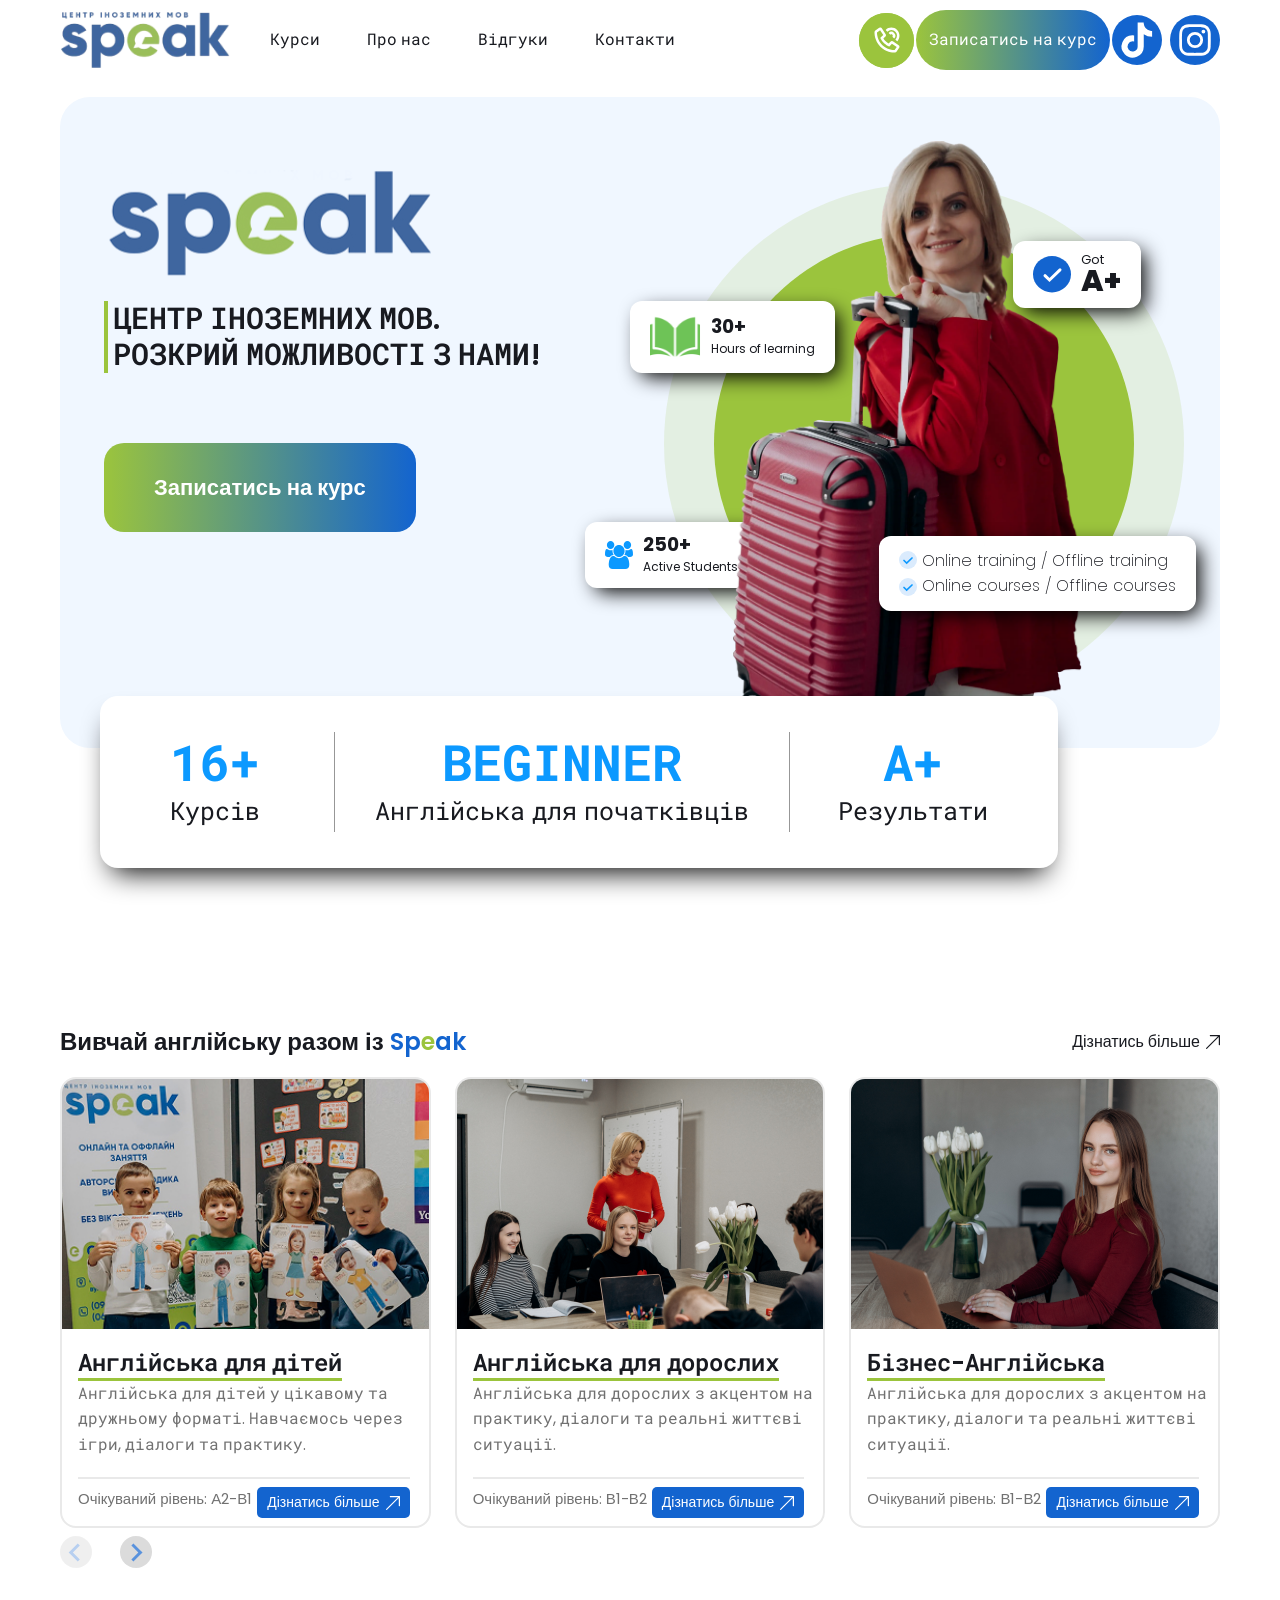
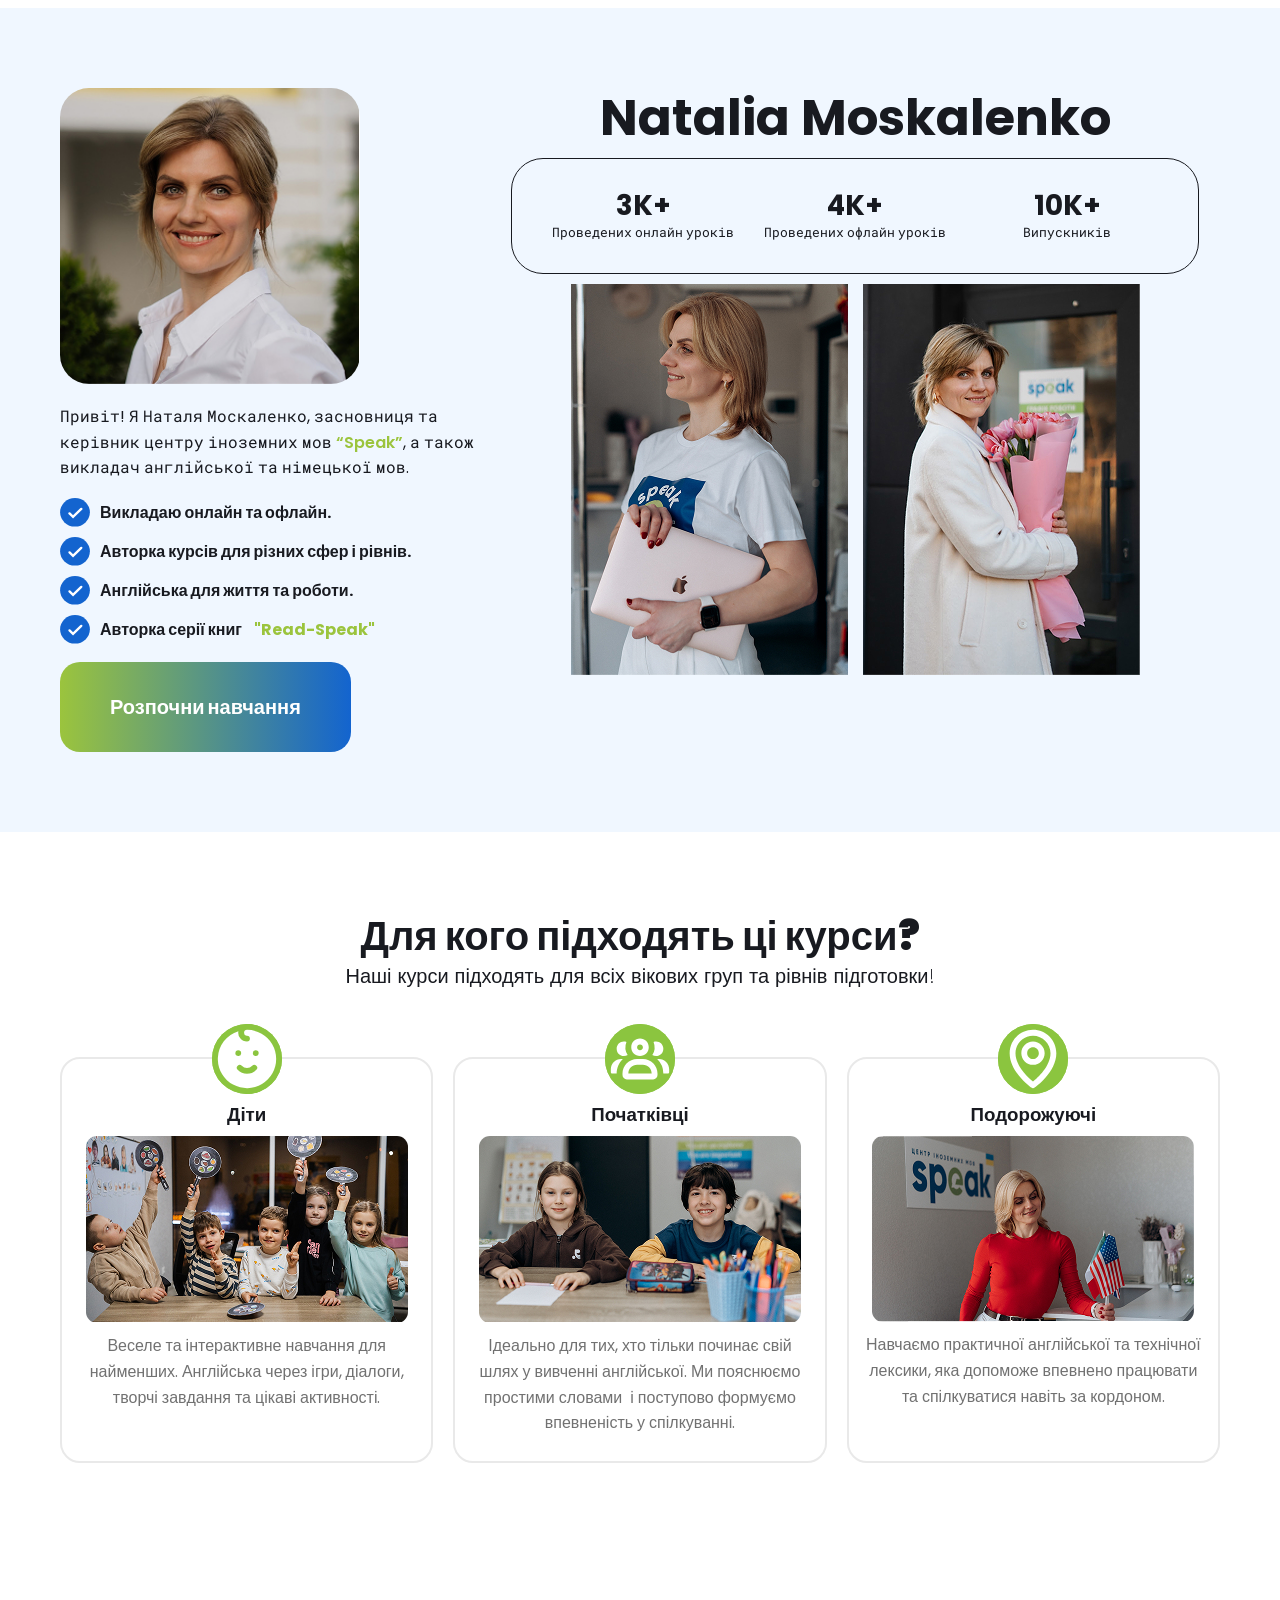
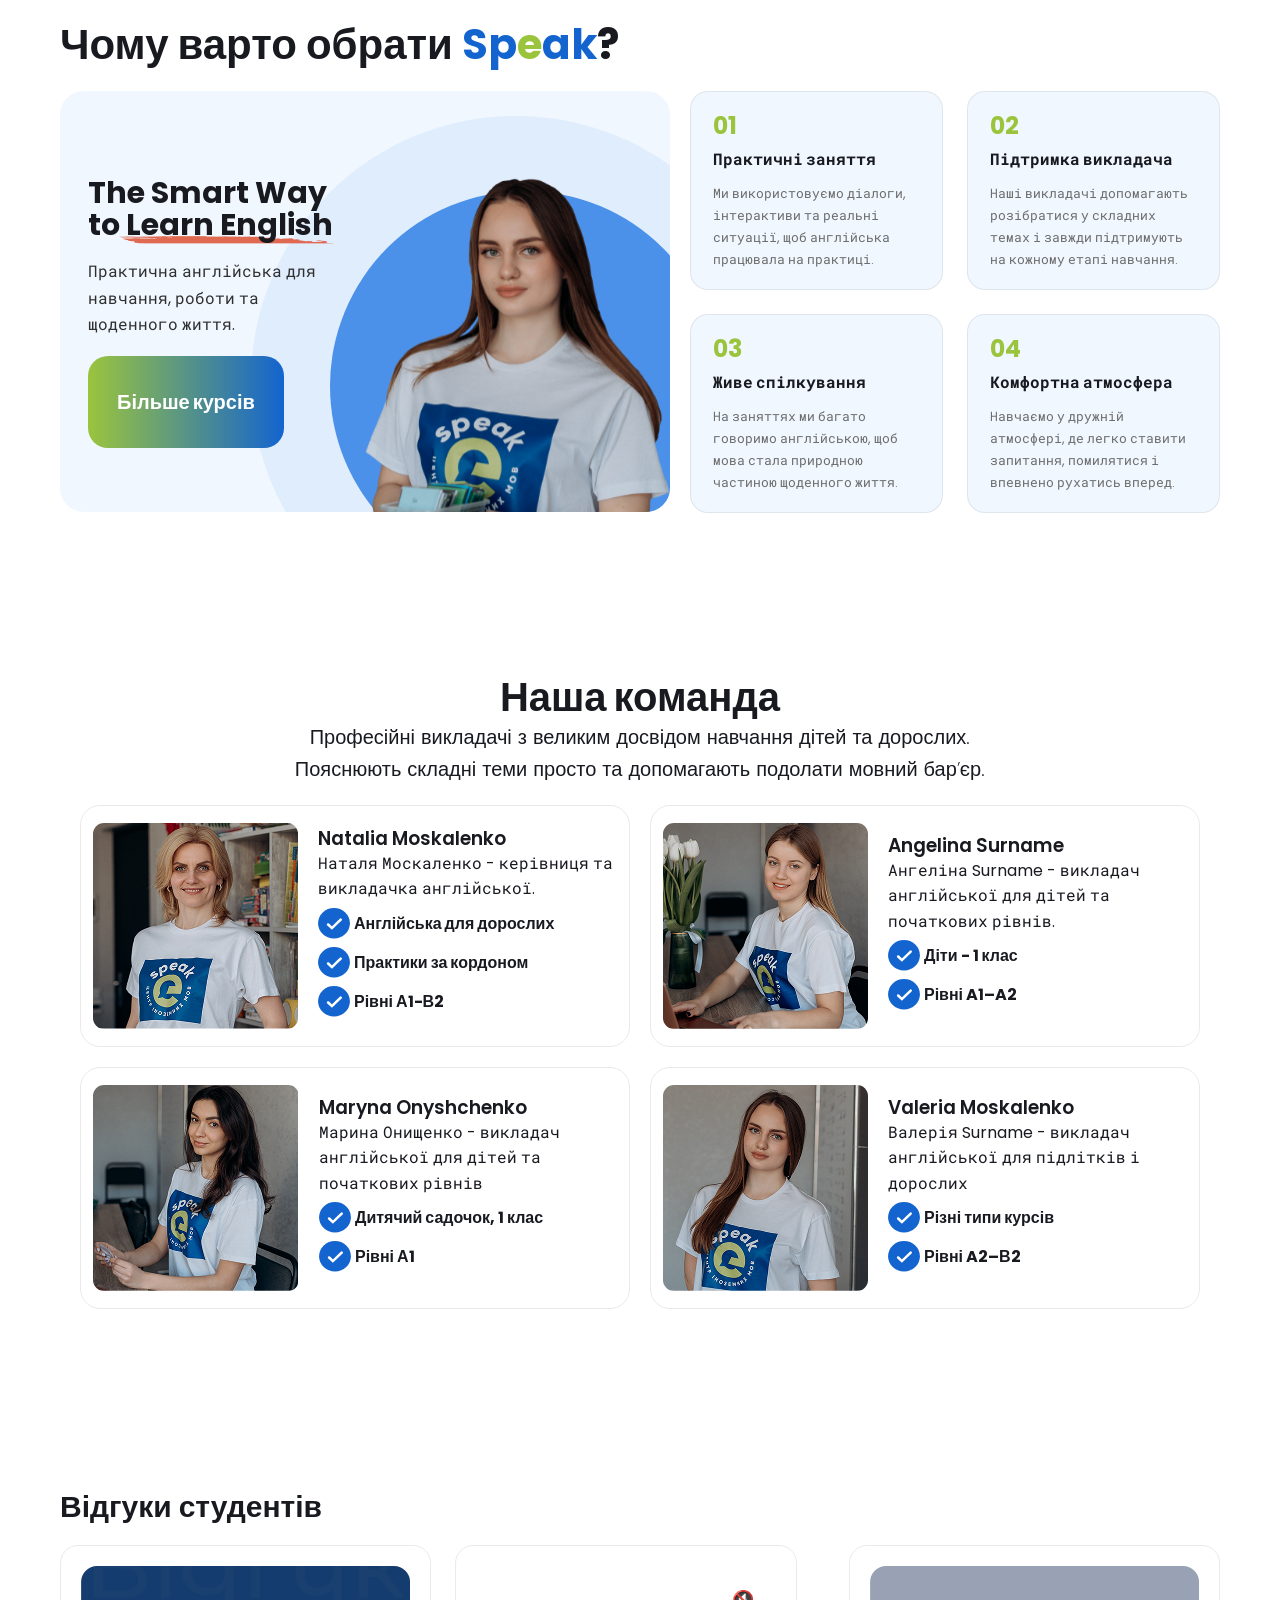
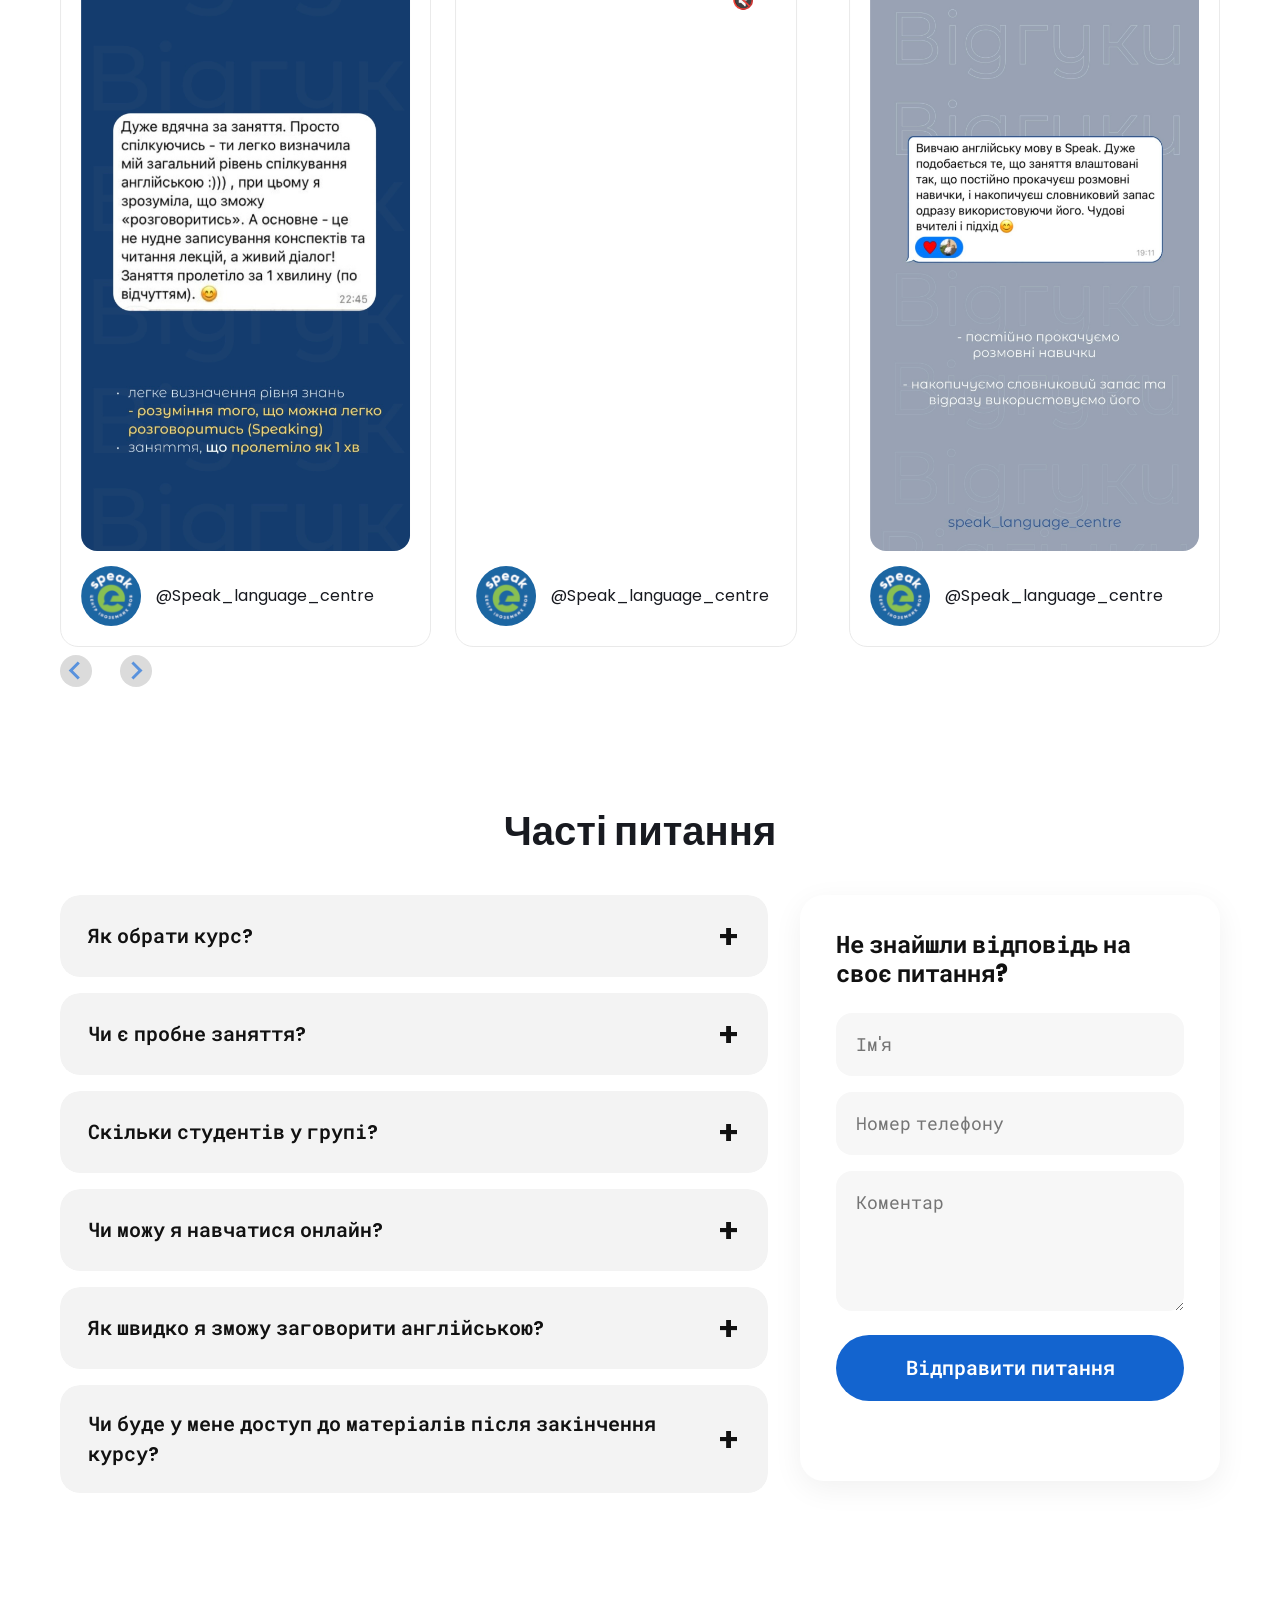
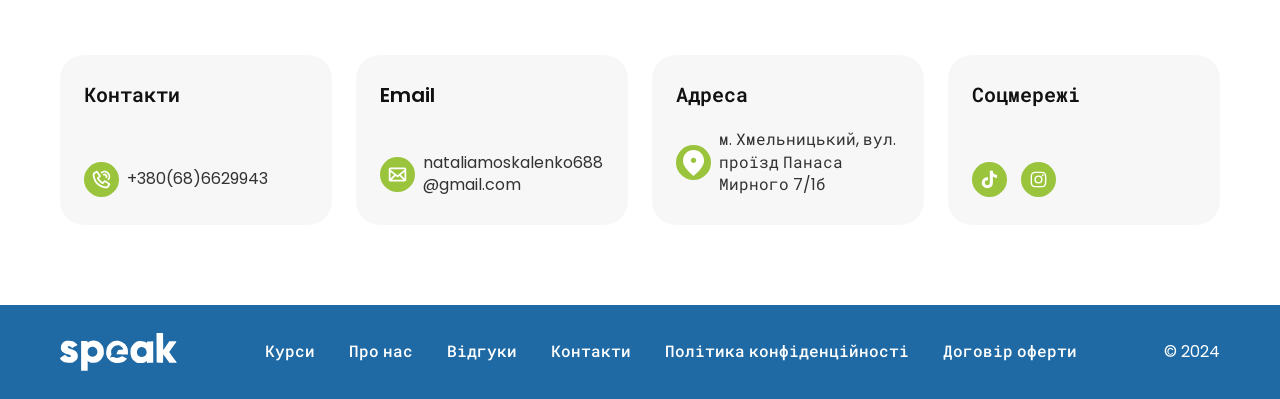
==== index.html @ 5f8a5ac1 "commit for change value img" ====
<!DOCTYPE html>
<html lang="en">

<head>
      <meta charset="UTF-8">
      <meta name="viewport" content="width=device-width, initial-scale=1.0">
      <link rel="stylesheet" href="./assets/lib/splide/splide.min.css">
      <link rel="stylesheet" href="./assets/css/reset.css">
      <link rel="stylesheet" href="./assets/css/components.css">
      <link rel="stylesheet" href="./assets/css/base.css">
      <link rel="preconnect" href="https://fonts.googleapis.com">
      <link rel="preconnect" href="https://fonts.gstatic.com" crossorigin>
      <link href="https://fonts.googleapis.com/css2?family=Poppins:ital,wght@0,100;0,200;0,300;0,400;0,500;0,600;0,700;0,800;0,900;1,100;1,200;1,300;1,400;1,500;1,600;1,700;1,800;1,900&family=Roboto+Mono:ital,wght@0,100..700;1,100..700&display=swap"
            rel="stylesheet">
      <link rel="stylesheet" href="./assets/css/animations.css">
      <link rel="stylesheet" href="./assets/css/style.css">
      <title>Speak</title>
</head>

<body>
      <!-- Header -->
      <header class="header" id="siteHeader">
            <div class="container">
                  <div class="wrapper__header">
                        <div class="header__right">
                              <div class="logo__header">
                                    <a href="#hero">
                                          <img src="./assets/img/header/Logo__img__removed.svg" alt="Logo">
                                    </a>
                              </div>

                              <nav class="navigation">
                                    <ul>
                                          <li><a href="./pages/courses/index.html">Курси</a></li>
                                          <li><a href="#about_us">Про нас</a></li>
                                          <li><a href="#reviews">Відгуки</a></li>
                                          <li><a href="#contacts">Контакти</a></li>
                                    </ul>
                              </nav>
                        </div>

                        <div class="wrapper__contakt">
                              <div class="wrapper__call">
                                    <div class="phone__ring">
                                          <svg class="phone__icon" xmlns="http://www.w3.org/2000/svg"
                                                fill="currentColor" viewBox="0 0 24 24">
                                                <path
                                                      d="M18.07 22h.35c.47-.02.9-.26 1.17-.64l2.14-3.09c.23-.33.32-.74.24-1.14s-.31-.74-.64-.97l-4.64-3.09a1.47 1.47 0 0 0-.83-.25c-.41 0-.81.16-1.1.48l-1.47 1.59c-.69-.43-1.61-1.07-2.36-1.82s-1.39-1.68-1.82-2.36l1.59-1.47c.54-.5.64-1.32.23-1.93L7.84 2.67c-.22-.33-.57-.57-.97-.64a1.46 1.46 0 0 0-1.13.24L2.65 4.41c-.39.27-.62.7-.64 1.17-.03.69-.16 6.9 4.68 11.74 4.35 4.35 9.81 4.69 11.38 4.69ZM6.88 10.05c-.16.15-.21.39-.11.59.05.09 1.15 2.24 2.74 3.84 1.6 1.6 3.75 2.7 3.84 2.75.2.1.44.06.59-.11l1.99-2.15 3.86 2.57-1.7 2.46c-1.16 0-6.13-.24-9.99-4.1S4 7.06 4 5.91l2.46-1.7 2.57 3.86-2.15 1.99ZM20.1 13.1c2.53-2.53 2.53-6.66 0-9.19s-6.66-2.53-9.19 0l1.41 1.41a4.51 4.51 0 0 1 6.36 0 4.51 4.51 0 0 1 0 6.36l1.41 1.41Z">
                                                </path>
                                                <path
                                                      d="M17.71 10.71a3.114 3.114 0 0 0 0-4.41 3.114 3.114 0 0 0-4.41 0l1.41 1.41c.44-.44 1.15-.44 1.59 0s.44 1.15 0 1.59z">
                                                </path>
                                          </svg>
                                    </div>

                                    <div class="phone__number">
                                          <h2>+380123456789</h2>
                                    </div>
                              </div>

                              <div class="button__course">
                                    <button type="button" data-open-modal="course-modal">Записатись на курс</button>
                              </div>

                              <div class="wrapper__social">
                                    <a href="https://www.tiktok.com/@speak_language_centre" target="_blank"
                                          rel="noopener noreferrer" aria-label="TikTok">
                                          <svg class="icons" xmlns="http://www.w3.org/2000/svg" width="50" height="50"
                                                fill="currentColor" viewBox="0 0 24 24">
                                                <path
                                                      d="M19.59 6.69a4.83 4.83 0 0 1-3.77-4.25V2h-3.45v13.67a2.89 2.89 0 0 1-5.2 1.74 2.89 2.89 0 0 1 2.31-4.64 3 3 0 0 1 .88.13V9.4a7 7 0 0 0-1-.05A6.33 6.33 0 0 0 5 20.1a6.34 6.34 0 0 0 10.86-4.43v-7a8.16 8.16 0 0 0 4.77 1.52v-3.4a5 5 0 0 1-1-.1z">
                                                </path>
                                          </svg>
                                    </a>
                                    <a href="https://www.instagram.com/speak_language_centre/" target="_blank"
                                          rel="noopener noreferrer" aria-label="Instagram">
                                          <svg class="icons" xmlns="http://www.w3.org/2000/svg" width="50" height="50"
                                                fill="currentColor" viewBox="0 0 24 24">
                                                <path
                                                      d="M11.999 7.377a4.623 4.623 0 1 0 0 9.248 4.623 4.623 0 0 0 0-9.248m0 7.627a3.004 3.004 0 1 1 0-6.008 3.004 3.004 0 0 1 0 6.008m4.807-8.875a1.078 1.078 0 1 0 0 2.156 1.078 1.078 0 1 0 0-2.156">
                                                </path>
                                                <path
                                                      d="M20.533 6.111A4.6 4.6 0 0 0 17.9 3.479a6.6 6.6 0 0 0-2.186-.42c-.963-.042-1.268-.054-3.71-.054s-2.755 0-3.71.054a6.6 6.6 0 0 0-2.184.42 4.6 4.6 0 0 0-2.633 2.632 6.6 6.6 0 0 0-.419 2.186c-.043.962-.056 1.267-.056 3.71s0 2.753.056 3.71c.015.748.156 1.486.419 2.187a4.6 4.6 0 0 0 2.634 2.632 6.6 6.6 0 0 0 2.185.45c.963.042 1.268.055 3.71.055s2.755 0 3.71-.055a6.6 6.6 0 0 0 2.186-.419 4.6 4.6 0 0 0 2.633-2.633c.263-.7.404-1.438.419-2.186.043-.962.056-1.267.056-3.71s0-2.753-.056-3.71a6.6 6.6 0 0 0-.421-2.217m-1.218 9.532a5 5 0 0 1-.311 1.688 3 3 0 0 1-1.712 1.711 5 5 0 0 1-1.67.311c-.95.044-1.218.055-3.654.055-2.438 0-2.687 0-3.655-.055a5 5 0 0 1-1.669-.311 3 3 0 0 1-1.719-1.711 5.1 5.1 0 0 1-.311-1.669c-.043-.95-.053-1.218-.053-3.654s0-2.686.053-3.655a5 5 0 0 1 .311-1.687c.305-.789.93-1.41 1.719-1.712a5 5 0 0 1 1.669-.311c.951-.043 1.218-.055 3.655-.055s2.687 0 3.654.055a5 5 0 0 1 1.67.311 3 3 0 0 1 1.712 1.712 5.1 5.1 0 0 1 .311 1.669c.043.951.054 1.218.054 3.655s0 2.698-.043 3.654z">
                                                </path>
                                          </svg>
                                    </a>
                              </div>

                              <button class="burger__button" id="burgerButton" type="button" aria-label="Відкрити меню">
                                    <span></span>
                                    <span></span>
                                    <span></span>
                              </button>
                        </div>
                  </div>
            </div>
      </header>

      <!-- Main Content -->
      <main>
            <!-- Section 1 -->
            <section class="hero">
                  <div class="container container__wrapp__hero">
                        <div class=" wrapper__hero">
                              <div class="content__left__hero fade-left">
                                    <img src="./assets/img/landing/hero/Logo_hero_speak.svg" alt="speak">
                                    <h1 class="text__hero">
                                          ЦЕНТР ІНОЗЕМНИХ МОВ.
                                          <br />
                                          <span>РОЗКРИЙ МОЖЛИВОСТІ З НАМИ!</span>
                                    </h1>
                                    <button class="button__form button__hero" data-open-modal="course-modal">Записатись
                                          <span>на курс</span></button>
                              </div>

                              <div class="content__right__hero fade-right">
                                    <img src="./assets/img/landing/hero/img_hero.webp" alt="">

                                    <div class="hero__card card1">
                                          <img src="./assets/img/landing/hero/card-hero/education.svg" alt="education">
                                          <div class="title__card2">
                                                <h3>30+</h3>
                                                <p>Hours of learning</p>
                                          </div>
                                    </div>

                                    <div class="hero__card card2">
                                          <img src="./assets/img/landing/hero/card-hero/users.svg" alt="users">
                                          <div class="title__card2">
                                                <h3>250+</h3>
                                                <p>Active Students</p>
                                          </div>
                                    </div>
                                    <div class="hero__card card3">
                                          <img src="./assets/img/landing/hero/card-hero/tick.svg" alt="tick">
                                          <div class="title__card3">
                                                <p>Got</p>
                                                <h3>A+</h3>
                                          </div>

                                    </div>
                                    <div class="hero__card card4">
                                          <div class="icon__ticks_card">
                                                <img src="./assets/img/landing/hero/card-hero/ticks.svg" alt="ticks">
                                                <img src="./assets/img/landing/hero/card-hero/ticks.svg" alt="ticks">
                                          </div>
                                          <p>
                                                Online training / Offline training
                                                <br />
                                                Online courses / Offline courses
                                          </p>
                                    </div>

                              </div>
                        </div>
                        <div class="hero__stats animate-on-scroll">

                              <div class="stat_path stat1">
                                    <h3>16+</h3>
                                    <p>Курсів</p>
                              </div>

                              <div class="stat_path stat2">
                                    <h3>BEGINNER</h3>
                                    <p>Англійська для початківців</p>
                              </div>

                              <div class="stat_path stat3">
                                    <h3>A+</h3>
                                    <p>Результати</p>
                              </div>
                        </div>
                  </div>

            </section>

            <!-- Section 2 -->
            <section class="courses">
                  <div class="container wrapper_courses">
                        <div class="text__section__courses fade-up">
                              <h2>Вивчай англійську разом із <span class="brand">Sp<span
                                                class="brand-accent">e</span>ak</span></h2>
                              <a href="./pages/courses/index.html" class="section__link">Дізнатись більше</a>
                        </div>
                        <!-- Slider -->
                        <div class="splide courses__slider">

                              <div class="splide__track">
                                    <ul class="splide__list">

                                          <!-- Card-1 -->
                                          <li class="splide__slide">
                                                <div class="wrapper__course__card">
                                                      <div class="card__img">
                                                            <img src="./assets/img/landing/course-slider/card/card_1.jpg"
                                                                  alt="Course">
                                                      </div>
                                                      <div class="content__card">
                                                            <h2>Англійська для дітей</h2>
                                                            <p>Англійська для дітей у цікавому та дружньому форматі.
                                                                  Навчаємось через ігри, діалоги та практику.
                                                            </p>
                                                            <div class="level__cours animation__more__info">
                                                                  <p>Очікуваний рівень: А2-В1</p>
                                                                  <a href="./pages/courses/index.html">Дізнатись
                                                                        більше</a>
                                                            </div>
                                                      </div>
                                                </div>
                                          </li>

                                          <!-- Card-2 -->
                                          <li class="splide__slide">
                                                <div class="wrapper__course__card animation__more__info">
                                                      <div class="card__img">
                                                            <img src="./assets/img/landing/course-slider/card/card_2.jpg"
                                                                  alt="Course">
                                                      </div>
                                                      <div class="content__card">
                                                            <h2>Англійська для дорослих</h2>
                                                            <p>Англійська для дорослих з акцентом на практику, діалоги
                                                                  та реальні життєві ситуації.
                                                            </p>
                                                            <div class="level__cours animation__more__info">
                                                                  <p>Очікуваний рівень: В1-В2</p>
                                                                  <a href="./pages/courses/index.html">Дізнатись
                                                                        більше</a>
                                                            </div>
                                                      </div>
                                                </div>
                                          </li>

                                          <!-- Card-3 -->
                                          <li class="splide__slide">
                                                <div class="wrapper__course__card">
                                                      <div class="card__img">
                                                            <img src="./assets/img/landing/course-slider/card/card_3.jpg"
                                                                  alt="Course">

                                                      </div>
                                                      <div class="content__card">
                                                            <h2>Бізнес-Англійська</h2>
                                                            <p>Англійська для дорослих з акцентом на практику, діалоги
                                                                  та реальні життєві ситуації.
                                                            </p>
                                                            <div class="level__cours animation__more__info">
                                                                  <p>Очікуваний рівень: В1-В2</p>
                                                                  <a href="./pages/courses/index.html">Дізнатись
                                                                        більше</a>
                                                            </div>
                                                      </div>
                                                </div>
                                          </li>

                                          <!-- Card-4 -->
                                          <li class="splide__slide">
                                                <div class="wrapper__course__card">
                                                      <div class="card__img">
                                                            <img src="./assets/img/landing/course-slider/card/card_4.jpg"
                                                                  alt="Course">

                                                      </div>
                                                      <div class="content__card">
                                                            <h2>Онлайн-уроки</h2>
                                                            <p>Онлайн-заняття з англійської у зручному форматі.
                                                                  Практикуємо розмовну мову, граматику.
                                                            </p>
                                                            <div class="level__cours animation__more__info">
                                                                  <p>Очікуваний рівень: В1-В2</p>
                                                                  <a href="./pages/courses/index.html">Дізнатись
                                                                        більше</a>
                                                            </div>
                                                      </div>
                                                </div>
                                          </li>

                                          <!-- Card-5 -->
                                          <li class="splide__slide">
                                                <div class="wrapper__course__card">
                                                      <div class="card__img">
                                                            <img src="./assets/img/landing/course-slider/card/card_5.jpg"
                                                                  alt="Course">

                                                      </div>
                                                      <div class="content__card">
                                                            <h2>Підготовка до іспитів</h2>
                                                            <p>Курс підготовки до іспитів з практикою тестових завдань
                                                                  та реальних форматів екзамену.
                                                            </p>
                                                            <div class="level__cours animation__more__info">
                                                                  <p>Очікуваний рівень: В2</p>
                                                                  <a href="./pages/courses/index.html">Дізнатись
                                                                        більше</a>
                                                            </div>
                                                      </div>
                                                </div>
                                          </li>
                                          <!-- Card-6 -->
                                          <li class="splide__slide">
                                                <div class="wrapper__course__card">
                                                      <div class="card__img">
                                                            <img src="./assets/img/landing/course-slider/card/card_6.jpg"
                                                                  alt="Course">

                                                      </div>
                                                      <div class="content__card">
                                                            <h2>Парні заняття</h2>
                                                            <p>Ефективне навчання у парі з великою кількістю розмовної
                                                                  практики.
                                                            </p>
                                                            <div class="level__cours animation__more__info">
                                                                  <p>Очікуваний рівень: В1-В2</p>
                                                                  <a href="./pages/courses/index.html">Дізнатись
                                                                        більше</a>
                                                            </div>
                                                      </div>
                                                </div>
                                          </li>

                                          <!-- Card-7 -->
                                          <li class="splide__slide">
                                                <div class="wrapper__more__card">
                                                      <div class="animation__more__info last__card">
                                                            <a href="./pages/courses/index.html">Дізнатись більше</a>
                                                      </div>
                                                </div>
                                          </li>
                                    </ul>
                              </div>

                        </div>
                  </div>
            </section>

            <!-- Section 3 -->
            <section class="portfolio animate-on-scroll" id="about_us">
                  <div class="container wrapper__portfolio">
                        <div class="left__portfolio fade-left">
                              <div class="left__portfolio__img ">
                                    <img src="./assets/img/landing/portfolio/main_img.jpg" alt="owner">
                                    <h2>Natalia Moskalenko</h2>
                              </div>
                              <div class="cv__portfolio">
                                    <p>Привіт! Я Наталя Москаленко, засновниця та керівник центру іноземних мов
                                          <span>“Speak”</span>, а також викладач англійської та німецької мов.
                                    </p>
                                    <ul class="about__list">
                                          <li>Викладаю онлайн та офлайн.</li>
                                          <li>Авторка курсів для різних сфер і рівнів.</li>
                                          <li>Англійська для життя та роботи.</li>
                                          <li>Авторка серії книг<span>"Read-Speak"</span></li>
                                    </ul>
                                    <button class="button__form button__portfolio"
                                          data-open-modal="course-modal">Розпочни навчання</button>

                              </div>
                        </div>
                        <div class="right__portfolio fade-right">
                              <h1>Natalia Moskalenko</h1>
                              <div class="statistic__portfolio">
                                    <div>
                                          <h3>3K+</h3>
                                          <p>Проведених онлайн уроків</p>
                                    </div>
                                    <div>
                                          <h3>4K+</h3>
                                          <p>Проведених офлайн уроків</p>
                                    </div>
                                    <div>
                                          <h3>10K+</h3>
                                          <p>Випускників</p>
                                    </div>
                              </div>
                              <div class="portfolio__imgs">
                                    <img class="portfolio__img__1" src="./assets/img/landing/portfolio/second_img_1.jpg"
                                          alt="img_owner">
                                    <img class="portfolio__img__2" src="./assets/img/landing/portfolio/second_img_2.jpg"
                                          alt="img_owner">
                              </div>
                        </div>
                  </div>
            </section>

            <!-- Section 4 -->
            <section class="courses__target fade-up">
                  <div class="container">
                        <div class="text__section__target">
                              <h2>Для кого підходять ці курси?</h2>
                              <p>Наші курси підходять для всіх вікових груп та рівнів підготовки!</p>
                        </div>

                        <!-- Cards -->
                        <div class="target__cards">
                              <div class="target__card">
                                    <div class="target__icon">
                                          <svg xmlns="http://www.w3.org/2000/svg" width="200" height="200"
                                                viewBox="0 0 24 24" fill="#ffffff">
                                                <g fill="none" stroke-linecap="round" stroke-linejoin="round"
                                                      stroke-width="2">
                                                      <path d="M0 0h24v24H0z" />
                                                      <path fill="currentColor"
                                                            d="M17 3.34a10 10 0 1 1-14.995 8.984L2 12l.005-.324a10 10 0 0 1 7.046-9.232A3 3 0 0 0 12 6a1 1 0 0 0 0-2l-.117-.007A1 1 0 0 1 12 2c1.726 0 3.453.447 5 1.34zm-1.8 10.946a1 1 0 0 0-1.414.014a2.5 2.5 0 0 1-3.572 0a1 1 0 0 0-1.428 1.4a4.5 4.5 0 0 0 6.428 0a1 1 0 0 0-.014-1.414zM9.01 9l-.127.007A1 1 0 0 0 9 11l.127-.007A1 1 0 0 0 9.01 9zm6 0l-.127.007A1 1 0 0 0 15 11l.127-.007A1 1 0 0 0 15.01 9z" />
                                                </g>
                                          </svg>
                                    </div>

                                    <h3>Діти</h3>
                                    <img src="./assets/img/landing/courses-target/card_1.jpg" alt="card-target">
                                    <p>Веселе та інтерактивне навчання для найменших. Англійська через ігри, діалоги,
                                          творчі завдання та цікаві активності.</p>
                              </div>
                              <div class="target__card">
                                    <div class="target__icon">
                                          <svg xmlns="http://www.w3.org/2000/svg" fill="currentColor"
                                                viewBox="0 0 24 24">
                                                <path
                                                      d="M12 11c1.71 0 3-1.29 3-3s-1.29-3-3-3-3 1.29-3 3 1.29 3 3 3m0-4c.6 0 1 .4 1 1s-.4 1-1 1-1-.4-1-1 .4-1 1-1m1 5h-2c-2.76 0-5 2.24-5 5v.5c0 .83.67 1.5 1.5 1.5h9c.83 0 1.5-.67 1.5-1.5V17c0-2.76-2.24-5-5-5m-5 5c0-1.65 1.35-3 3-3h2c1.65 0 3 1.35 3 3zm-1.5-6c.47 0 .9-.12 1.27-.33a5.03 5.03 0 0 1-.42-4.52C7.09 6.06 6.8 6 6.5 6 5.06 6 4 7.06 4 8.5S5.06 11 6.5 11m-.39 1H5.5C3.57 12 2 13.57 2 15.5v1c0 .28.22.5.5.5H4c0-1.96.81-3.73 2.11-5m11.39-1c1.44 0 2.5-1.06 2.5-2.5S18.94 6 17.5 6c-.31 0-.59.06-.85.15a5.03 5.03 0 0 1-.42 4.52c.37.21.79.33 1.27.33m1 1h-.61A6.97 6.97 0 0 1 20 17h1.5c.28 0 .5-.22.5-.5v-1c0-1.93-1.57-3.5-3.5-3.5">
                                                </path>
                                          </svg>
                                    </div>
                                    <h3>Початківці</h3>
                                    <img src="./assets/img/landing/courses-target/card_2.jpg" alt="card-target">
                                    <p>Ідеально для тих, хто тільки починає свій шлях у вивченні англійської. Ми
                                          пояснюємо простими словами  і поступово формуємо впевненість у спілкуванні.
                                    </p>
                              </div>
                              <div class="target__card">
                                    <div class="target__icon">
                                          <svg xmlns="http://www.w3.org/2000/svg" fill="currentColor"
                                                viewBox="0 0 24 24">
                                                <path
                                                      d="M16 10c0-2.21-1.79-4-4-4s-4 1.79-4 4 1.79 4 4 4 4-1.79 4-4m-6 0c0-1.1.9-2 2-2s2 .9 2 2-.9 2-2 2-2-.9-2-2">
                                                </path>
                                                <path
                                                      d="M11.42 21.81c.17.12.38.19.58.19s.41-.06.58-.19c.3-.22 7.45-5.37 7.42-11.82 0-4.41-3.59-8-8-8s-8 3.59-8 8c-.03 6.44 7.12 11.6 7.42 11.82M12 4c3.31 0 6 2.69 6 6 .02 4.44-4.39 8.43-6 9.74-1.61-1.31-6.02-5.29-6-9.74 0-3.31 2.69-6 6-6">
                                                </path>
                                          </svg>
                                    </div>
                                    <h3>Подорожуючі</h3>
                                    <img src="./assets/img/landing/courses-target/card_3.jpg" alt="card-target">
                                    <p>Навчаємо практичної англійської та технічної лексики, яка допоможе впевнено
                                          працювати та спілкуватися навіть за кордоном.</p>
                              </div>
                        </div>
                  </div>
            </section>

            <!-- Section 6 -->
            <section class="benefits">
                  <div class="container">
                        <div class="text__section__benefits">
                              <h2>
                                    Чому варто обрати
                                    <span class="brand">Sp<span class="brand-accent">e</span>ak</span>?
                              </h2>
                        </div>

                        <div class="wrapper__cards__benefits">
                              <div class="left__card__benefits fade-left">
                                    <div class="text__benefits">
                                          <h2>The Smart Way to Learn English</h2>
                                          <p>Практична англійська для навчання, роботи та щоденного життя.</p>
                                          <button class="button__form button__benefits"
                                                data-open-modal="course-modal">Більше курсів</button>
                                    </div>

                                    <div class="image__benefits">
                                          <img src="./assets/img/landing/benefits/main_img.svg" alt="img_benefits">
                                    </div>
                              </div>

                              <div class="cards__benefits">
                                    <div class="benefit__item fade-up delay-1">
                                          <span class="benefit__number">01</span>
                                          <h3>Практичні заняття</h3>
                                          <p>Ми використовуємо діалоги, інтерактиви та реальні ситуації, щоб англійська
                                                працювала на практиці.</p>
                                    </div>

                                    <div class="benefit__item fade-up delay-2">
                                          <span class="benefit__number">02</span>
                                          <h3>Підтримка викладача</h3>
                                          <p>Наші викладачі допомагають розібратися у складних темах і завжди
                                                підтримують на кожному етапі навчання.</p>
                                    </div>

                                    <div class="benefit__item fade-up delay-3">
                                          <span class="benefit__number">03</span>
                                          <h3>Живе спілкування</h3>
                                          <p>На заняттях ми багато говоримо англійською, щоб мова стала природною
                                                частиною щоденного життя.</p>
                                    </div>

                                    <div class="benefit__item fade-up delay-4">
                                          <span class="benefit__number">04</span>
                                          <h3>Комфортна атмосфера</h3>
                                          <p>Навчаємо у дружній атмосфері, де легко ставити запитання, помилятися і
                                                впевнено рухатись вперед.</p>
                                    </div>
                              </div>
                        </div>
                  </div>
            </section>

            <!-- Section 7 -->
            <section class="team fade-up">
                  <div class="container">
                        <div class="text__section__team">
                              <h2>Наша команда</h2>
                              <p>
                                    Професійні викладачі з великим досвідом навчання дітей та дорослих.
                                    Пояснюють складні теми просто та допомагають подолати мовний бар’єр.
                              </p>
                        </div>

                        <div class="splide team__slider">
                              <div class="splide__track">
                                    <div class="splide__list">

                                          <div class="splide__slide">
                                                <div class="team__card">
                                                      <img src="./assets/img/landing/team/card_1.jpg" alt="card-team">
                                                      <div class="team__text">
                                                            <h3>Natalia Moskalenko</h3>
                                                            <p>Наталя Москаленко - керівниця та викладачка англійської.
                                                            </p>
                                                            <ul class="skills__list">
                                                                  <li>Англійська для дорослих</li>
                                                                  <li>Практики за кордоном</li>
                                                                  <li>Рівні А1-В2</li>
                                                            </ul>
                                                      </div>
                                                </div>
                                          </div>

                                          <div class="splide__slide">
                                                <div class="team__card">
                                                      <img src="./assets/img/landing/team/card_2.jpg" alt="card-team">
                                                      <div class="team__text">
                                                            <h3>Angelina Surname</h3>
                                                            <p>Ангеліна Surname - викладач англійської для дітей та
                                                                  початкових рівнів.</p>
                                                            <ul class="skills__list">
                                                                  <li>Діти - 1 клас</li>
                                                                  <li>Рівні A1–A2</li>
                                                            </ul>
                                                      </div>
                                                </div>
                                          </div>

                                          <div class="splide__slide">
                                                <div class="team__card">
                                                      <img src="./assets/img/landing/team/card_3.jpg" alt="card-team">
                                                      <div class="team__text">
                                                            <h3>Maryna Onyshchenko</h3>
                                                            <p>Марина Онищенко - викладач англійської для дітей та
                                                                  початкових рівнів</p>
                                                            <ul class="skills__list">
                                                                  <li>Дитячий садочок, 1 клас</li>
                                                                  <li>Рівні А1</li>
                                                            </ul>
                                                      </div>
                                                </div>
                                          </div>

                                          <div class="splide__slide">
                                                <div class="team__card">
                                                      <img src="./assets/img/landing/team/card_4.jpg" alt="card-team">
                                                      <div class="team__text">
                                                            <h3>Valeria Moskalenko</h3>
                                                            <p>Валерія Surname - викладач англійської для підлітків і
                                                                  дорослих</p>
                                                            <ul class="skills__list">
                                                                  <li>Різні типи курсів</li>
                                                                  <li>Рівні A2–В2</li>
                                                            </ul>
                                                      </div>
                                                </div>
                                          </div>

                                    </div>
                              </div>
                        </div>
                  </div>
            </section>

            <!-- Section 8 -->
            <section class="reviews fade-up" id="reviews">
                  <div class="container">
                        <div class="text__section__reviews">
                              <h2>Відгуки студентів</h2>
                        </div>
                        <div class="splide reviews__slider">
                              <div class="splide__track">
                                    <ul class="splide__list">
                                          <!-- SLIDE -->
                                          <li class="splide__slide">
                                                <div class="review-card">
                                                      <div class="content__review">
                                                            <img src="./assets/img/landing/reviews/card_1.PNG"
                                                                  alt="card-1">
                                                      </div>
                                                      <div class="review-author">
                                                            <img src="./assets/img/landing/reviews/users/card_1.svg"
                                                                  alt="user">
                                                            <div class="user__nikname">
                                                                  <span>@Speak_language_centre</span>
                                                            </div>
                                                      </div>
                                                </div>
                                          </li>

                                          <!-- VIDEO SLIDE -->
                                          <li class="splide__slide">
                                                <div class="review-card review-card--video">
                                                      <div class="review-video">
                                                            <video class="review-video__media" autoplay muted loop
                                                                  playsinline>
                                                                  <source src="./assets/img/landing/reviews/card_2.MP4"
                                                                        type="video/mp4" />
                                                            </video>

                                                            <button class="review-video__sound is-muted" type="button"
                                                                  aria-label="Увімкнути звук">
                                                                  🔇
                                                            </button>
                                                      </div>

                                                      <div class="review-author">
                                                            <img src="./assets/img/landing/reviews/users/card_1.svg"
                                                                  alt="user">
                                                            <div class="user__nikname">
                                                                  <span>@Speak_language_centre</span>
                                                            </div>
                                                      </div>
                                                </div>
                                          </li>
                                          <!-- SLIDE -->
                                          <li class="splide__slide">
                                                <div class="review-card">
                                                      <div class="content__review">
                                                            <img src="./assets/img/landing/reviews/card_3.PNG"
                                                                  alt="card-3">
                                                      </div>
                                                      <div class="review-author">
                                                            <img src="./assets/img/landing/reviews/users/card_1.svg"
                                                                  alt="user">
                                                            <div class="user__nikname">
                                                                  <span>@Speak_language_centre</span>
                                                            </div>
                                                      </div>
                                                </div>
                                          </li>

                                          <!-- VIDEO SLIDE -->
                                          <li class="splide__slide">
                                                <div class="review-card review-card--video">
                                                      <div class="review-video">
                                                            <video class="review-video__media" autoplay muted loop
                                                                  playsinline>
                                                                  <source src="./assets/img/landing/reviews/card_4.MP4"
                                                                        type="video/mp4" />
                                                            </video>

                                                            <button class="review-video__sound is-muted" type="button"
                                                                  aria-label="Увімкнути звук">
                                                                  🔇
                                                            </button>
                                                      </div>

                                                      <div class="review-author">
                                                            <img src="./assets/img/landing/reviews/users/card_1.svg"
                                                                  alt="user">
                                                            <div class="user__nikname">
                                                                  <span>@Speak_language_centre</span>
                                                            </div>
                                                      </div>
                                                </div>
                                          </li>

                                          <!-- SLIDE -->
                                          <li class="splide__slide">
                                                <div class="review-card">
                                                      <div class="content__review">
                                                            <img src="./assets/img/landing/reviews/card_5.PNG"
                                                                  alt="card-5">
                                                      </div>
                                                      <div class="review-author">
                                                            <img src="./assets/img/landing/reviews/users/card_1.svg"
                                                                  alt="user">
                                                            <div class="user__nikname">
                                                                  <span>@Speak_language_centre</span>
                                                            </div>
                                                      </div>
                                                </div>
                                          </li>

                                          <!-- VIDEO SLIDE -->
                                          <li class="splide__slide">
                                                <div class="review-card review-card--video">
                                                      <div class="review-video">
                                                            <video class="review-video__media" autoplay muted loop
                                                                  playsinline>
                                                                  <source src="./assets/img/landing/reviews/card_6.MP4"
                                                                        type="video/mp4" />
                                                            </video>

                                                            <button class="review-video__sound is-muted" type="button"
                                                                  aria-label="Увімкнути звук">
                                                                  🔇
                                                            </button>
                                                      </div>

                                                      <div class="review-author">
                                                            <img src="./assets/img/landing/reviews/users/card_1.svg"
                                                                  alt="user">
                                                            <div class="user__nikname">
                                                                  <span>@Speak_language_centre</span>
                                                            </div>
                                                      </div>
                                                </div>
                                          </li>

                                          <!-- SLIDE -->
                                          <li class="splide__slide">
                                                <div class="review-card">
                                                      <div class="content__review">
                                                            <img src="./assets/img/landing/reviews/card_7.JPG"
                                                                  alt="card-7">
                                                      </div>

                                                      <div class="review-author">
                                                            <img src="./assets/img/landing/reviews/users/card_1.svg"
                                                                  alt="user">
                                                            <div class="user__nikname">
                                                                  <span>@Speak_language_centre</span>
                                                            </div>
                                                      </div>
                                                </div>
                                          </li>

                                          <!-- VIDEO SLIDE -->
                                          <li class="splide__slide">
                                                <div class="review-card review-card--video">
                                                      <div class="review-video">
                                                            <video class="review-video__media" autoplay muted loop
                                                                  playsinline>
                                                                  <source src="./assets/img/landing/reviews/card_8.MP4"
                                                                        type="video/mp4" />
                                                            </video>

                                                            <button class="review-video__sound is-muted" type="button"
                                                                  aria-label="Увімкнути звук">
                                                                  🔇
                                                            </button>
                                                      </div>

                                                      <div class="review-author">
                                                            <img src="./assets/img/landing/reviews/users/card_1.svg"
                                                                  alt="user">
                                                            <div class="user__nikname">
                                                                  <span>@Speak_language_centre</span>
                                                            </div>
                                                      </div>
                                                </div>
                                          </li>

                                          <!-- SLIDE -->
                                          <li class="splide__slide">
                                                <div class="review-card">
                                                      <div class="content__review">
                                                            <img src="./assets/img/landing/reviews/card_9.JPG"
                                                                  alt="card-9">
                                                      </div>

                                                      <div class="review-author">
                                                            <img src="./assets/img/landing/reviews/users/card_1.svg"
                                                                  alt="user">
                                                            <div class="user__nikname">
                                                                  <span>@Speak_language_centre</span>
                                                            </div>
                                                      </div>
                                                </div>
                                          </li>

                                          <!-- VIDEO SLIDE -->
                                          <li class="splide__slide">
                                                <div class="review-card review-card--video">
                                                      <div class="review-video">
                                                            <video class="review-video__media" autoplay muted loop
                                                                  playsinline>
                                                                  <source src="./assets/img/landing/reviews/card_10.MP4"
                                                                        type="video/mp4" />
                                                            </video>

                                                            <button class="review-video__sound is-muted" type="button"
                                                                  aria-label="Увімкнути звук">
                                                                  🔇
                                                            </button>
                                                      </div>

                                                      <div class="review-author">
                                                            <img src="./assets/img/landing/reviews/users/card_1.svg"
                                                                  alt="user">
                                                            <div class="user__nikname">
                                                                  <span>@Speak_language_centre</span>
                                                            </div>
                                                      </div>
                                                </div>
                                          </li>
                                    </ul>
                              </div>
                        </div>
                  </div>
            </section>

            <!-- Section 9 -->
            <section class="faq">
                  <div class="container">
                        <div class="text__section__faq">
                              <h2>Часті питання</h2>
                        </div>
                        <div class="wrapper__question">
                              <div class="question__content">

                                    <!-- Question list -->
                                    <div class="question__list animate-on-scroll">

                                          <!-- Item -->
                                          <div class="question__item ">
                                                <button class="faq__question" type="button">
                                                      <span>Як обрати курс?</span>
                                                      <span class="faq__icon">+</span>
                                                </button>
                                                <div class="faq__answer">
                                                      <p>
                                                            Ми допоможемо підібрати курс відповідно до вашого рівня
                                                            знань,
                                                            цілей та зручного формату навчання. Для цього можна залишити
                                                            заявку
                                                            або записатися на консультацію.
                                                      </p>
                                                </div>
                                          </div>

                                          <!-- Item -->
                                          <div class="question__item">
                                                <button class="faq__question" type="button">
                                                      <span>Чи є пробне заняття?</span>
                                                      <span class="faq__icon">+</span>
                                                </button>
                                                <div class="faq__answer">
                                                      <p>
                                                            Так, у нас є можливість відвідати пробне заняття або пройти
                                                            консультацію, щоб краще зрозуміти формат навчання.
                                                      </p>
                                                </div>
                                          </div>

                                          <!-- Item -->
                                          <div class="question__item">
                                                <button class="faq__question" type="button">
                                                      <span>Скільки студентів у групі?</span>
                                                      <span class="faq__icon">+</span>
                                                </button>
                                                <div class="faq__answer">
                                                      <p>
                                                            У середньому групи невеликі, щоб викладач міг приділити
                                                            увагу
                                                            кожному студентові.
                                                      </p>
                                                </div>
                                          </div>

                                          <!-- Item -->
                                          <div class="question__item">
                                                <button class="faq__question" type="button">
                                                      <span>Чи можу я навчатися онлайн?</span>
                                                      <span class="faq__icon">+</span>
                                                </button>
                                                <div class="faq__answer">
                                                      <p>
                                                            Так, ми пропонуємо онлайн-навчання, тому ви можете займатися
                                                            з
                                                            будь-якого зручного місця.
                                                      </p>
                                                </div>
                                          </div>

                                          <!-- Item -->
                                          <div class="question__item">
                                                <button class="faq__question" type="button">
                                                      <span>Як швидко я зможу заговорити англійською?</span>
                                                      <span class="faq__icon">+</span>
                                                </button>
                                                <div class="faq__answer">
                                                      <p>
                                                            Це залежить від вашого початкового рівня, регулярності
                                                            занять і
                                                            практики, але перші результати зазвичай помітні вже досить
                                                            швидко.
                                                      </p>
                                                </div>
                                          </div>

                                          <!-- Item -->
                                          <div class="question__item">
                                                <button class="faq__question" type="button">
                                                      <span>Чи буде у мене доступ до матеріалів після закінчення
                                                            курсу?</span>
                                                      <span class="faq__icon">+</span>
                                                </button>
                                                <div class="faq__answer">
                                                      <p>
                                                            Так, у більшості випадків доступ до матеріалів зберігається
                                                            ще
                                                            певний час після завершення навчання.
                                                      </p>
                                                </div>
                                          </div>
                                    </div>

                                    <!-- Form -->
                                    <div class="faq__form__wrapper animate-on-scroll">
                                          <h3 class="faq__form__title">Не знайшли відповідь на своє питання?</h3>
                                          <form class="faq__form js-telegram-form" id="faqForm"
                                                data-form-type="FAQ form">
                                                <input class="faq__form__input" type="text" name="name" id="name"
                                                      placeholder="Ім'я" required />

                                                <input class="faq__form__input" type="tel" name="phone" id="phone"
                                                      placeholder="Номер телефону" required />

                                                <textarea class="faq__form__textarea" name="comment" id="comment"
                                                      placeholder="Коментар" required></textarea>

                                                <button class="faq__form__button" type="submit" id="faqSubmitButton">
                                                      Відправити питання
                                                </button>

                                                <p class="faq__form__message" id="faqFormMessage"></p>
                                          </form>
                                    </div>
                              </div>
                              <div class="contact__us" id="contacts">

                                    <!-- Card -->
                                    <div class="contact__card fade-up delay-1">
                                          <h3>Контакти</h3>
                                          <div class="contact__card__info">
                                                <div class="contact__icon">
                                                      <img src="./assets/img/header/phone-ring.svg" alt="phone icon">
                                                </div>
                                                <span>+380(68)6629943</span>
                                          </div>
                                    </div>

                                    <!-- Card -->
                                    <div class="contact__card fade-up delay-2">
                                          <h3>Email</h3>
                                          <div class="contact__card__info">
                                                <div class="contact__icon">
                                                      <img src="./assets/img/header/envelope-alt.svg" alt="email icon">
                                                </div>
                                                <span>nataliamoskalenko688@gmail.com</span>
                                          </div>
                                    </div>

                                    <!-- Card -->
                                    <div class="contact__card fade-up delay-3">
                                          <h3>Адреса</h3>
                                          <div class="contact__card__info">
                                                <div class="contact__icon">
                                                      <img src="./assets/img/landing/courses-target/decor_for_card3.svg"
                                                            alt="location icon">
                                                </div>
                                                <span>м. Хмельницький, вул. проїзд Панаса Мирного 7/1б</span>
                                          </div>
                                    </div>

                                    <!-- Card -->
                                    <div class="contact__card fade-up delay-4">
                                          <h3>Соцмережі</h3>
                                          <div class="contact__card__socials">
                                                <a href="https://www.tiktok.com/@speak_language_centre" target="_blank"
                                                      rel="noopener noreferrer" aria-label="TikTok"
                                                      class="contact__icon">
                                                      <img src="./assets/img/header/tiktok.svg" alt="TikTok">
                                                </a>
                                                <a href="https://www.instagram.com/speak_language_centre/"
                                                      target="_blank" rel="noopener noreferrer" aria-label="Instagram"
                                                      class="contact__icon">
                                                      <img src="./assets/img/header/instagram.svg" alt="Instagram">
                                                </a>
                                          </div>
                                    </div>
                              </div>
                        </div>

                  </div>
            </section>
      </main>

      <!-- Footer -->
      <footer class="footer">
            <div class="container footer__content">

                  <div class="footer__logo">
                        <img src="./assets/img/header/Logo__white.svg" alt="Speak">
                  </div>

                  <nav class="footer__nav">
                        <a href="./pages/courses/index.html">Курси</a>
                        <a href="#about_us">Про нас</a>
                        <a href="#reviews">Відгуки</a>
                        <a href="#contacs">Контакти</a>
                        <a href="#">Політика конфіденційності</a>
                        <a href="#">Договір оферти</a>
                  </nav>

                  <div class="footer__copy">
                        © 2024
                  </div>

            </div>
      </footer>

      <!-- Modal window -->
      <div class="modal" id="course-modal" aria-hidden="true">
            <div class="modal__overlay" data-close-modal></div>

            <div class="modal__dialog" role="dialog" aria-modal="true" aria-labelledby="modalTitle">
                  <button class="modal__close" type="button" aria-label="Закрити" data-close-modal>
                        ×
                  </button>

                  <div class="modal__content">
                        <h3 class="modal__title" id="modalTitle">Запишись на курс</h3>

                        <form class="faq__form js-telegram-form" id="modalFaqForm" data-form-type="Modal form">
                              <input class="faq__form__input" type="text" name="name" placeholder="Ім'я" required />

                              <input class="faq__form__input" type="tel" name="phone" placeholder="Номер телефону"
                                    required />

                              <textarea class="faq__form__textarea" name="comment" placeholder="Коментар"
                                    required></textarea>

                              <button class="faq__form__button" type="submit">
                                    Записатись
                              </button>

                              <p class="faq__form__message"></p>
                        </form>
                  </div>
            </div>
      </div>

      <!-- Mobile menu -->
      <div class="mobile__menu" id="mobileMenu" aria-hidden="true">
            <div class="mobile__menu__content">
                  <div class="mobile__menu__top">
                        <div class="mobile__menu__logo">
                              <a href="#hero">
                                    <img src="./assets/img/header/Logo__img__removed.svg" alt="Logo">
                              </a>
                        </div>

                        <button class="mobile__menu__close" id="mobileMenuClose" type="button"
                              aria-label="Закрити меню">
                              ×
                        </button>
                  </div>

                  <nav class="mobile__menu__nav">
                        <a href="./pages/courses/index.html" class="mobile__menu__link">Курси</a>
                        <a href="#about_us" class="mobile__menu__link">Про нас</a>
                        <a href="#reviews" class="mobile__menu__link">Відгуки</a>
                        <a href="#contacts" class="mobile__menu__link">Контакти</a>
                  </nav>

                  <div class="mobile__menu__bottom">
                        <a href="tel:+380123456789" class="mobile__menu__phone">
                              <div class="mobile__menu__phone__icon">
                                    <svg class="phone__icon" xmlns="http://www.w3.org/2000/svg" fill="currentColor"
                                          viewBox="0 0 24 24">
                                          <path
                                                d="M18.07 22h.35c.47-.02.9-.26 1.17-.64l2.14-3.09c.23-.33.32-.74.24-1.14s-.31-.74-.64-.97l-4.64-3.09a1.47 1.47 0 0 0-.83-.25c-.41 0-.81.16-1.1.48l-1.47 1.59c-.69-.43-1.61-1.07-2.36-1.82s-1.39-1.68-1.82-2.36l1.59-1.47c.54-.5.64-1.32.23-1.93L7.84 2.67c-.22-.33-.57-.57-.97-.64a1.46 1.46 0 0 0-1.13.24L2.65 4.41c-.39.27-.62.7-.64 1.17-.03.69-.16 6.9 4.68 11.74 4.35 4.35 9.81 4.69 11.38 4.69ZM6.88 10.05c-.16.15-.21.39-.11.59.05.09 1.15 2.24 2.74 3.84 1.6 1.6 3.75 2.7 3.84 2.75.2.1.44.06.59-.11l1.99-2.15 3.86 2.57-1.7 2.46c-1.16 0-6.13-.24-9.99-4.1S4 7.06 4 5.91l2.46-1.7 2.57 3.86-2.15 1.99ZM20.1 13.1c2.53-2.53 2.53-6.66 0-9.19s-6.66-2.53-9.19 0l1.41 1.41a4.51 4.51 0 0 1 6.36 0 4.51 4.51 0 0 1 0 6.36l1.41 1.41Z">
                                          </path>
                                          <path
                                                d="M17.71 10.71a3.114 3.114 0 0 0 0-4.41 3.114 3.114 0 0 0-4.41 0l1.41 1.41c.44-.44 1.15-.44 1.59 0s.44 1.15 0 1.59z">
                                          </path>
                                    </svg>
                              </div>
                              <span>0 (68) 662 99 43</span>
                        </a>

                        <div class="mobile__menu__socials">

                              <a href="https://www.tiktok.com/@speak_language_centre" target="_blank"
                                    rel="noopener noreferrer" aria-label="TikTok" class="mobile__menu__icon">
                                    <svg class="icons" xmlns="http://www.w3.org/2000/svg" width="24" height="24"
                                          fill="currentColor" viewBox="0 0 24 24">
                                          <path
                                                d="M19.59 6.69a4.83 4.83 0 0 1-3.77-4.25V2h-3.45v13.67a2.89 2.89 0 0 1-5.2 1.74 2.89 2.89 0 0 1 2.31-4.64 3 3 0 0 1 .88.13V9.4a7 7 0 0 0-1-.05A6.33 6.33 0 0 0 5 20.1a6.34 6.34 0 0 0 10.86-4.43v-7a8.16 8.16 0 0 0 4.77 1.52v-3.4a5 5 0 0 1-1-.1z">
                                          </path>
                                    </svg>
                              </a>

                              <a href="https://www.instagram.com/speak_language_centre/" target="_blank"
                                    rel="noopener noreferrer" aria-label="Instagram" class="mobile__menu__icon">
                                    <svg class="icons" xmlns="http://www.w3.org/2000/svg" width="24" height="24"
                                          fill="currentColor" viewBox="0 0 24 24">
                                          <path
                                                d="M11.999 7.377a4.623 4.623 0 1 0 0 9.248 4.623 4.623 0 0 0 0-9.248m0 7.627a3.004 3.004 0 1 1 0-6.008 3.004 3.004 0 0 1 0 6.008m4.807-8.875a1.078 1.078 0 1 0 0 2.156 1.078 1.078 0 1 0 0-2.156">
                                          </path>
                                          <path
                                                d="M20.533 6.111A4.6 4.6 0 0 0 17.9 3.479a6.6 6.6 0 0 0-2.186-.42c-.963-.042-1.268-.054-3.71-.054s-2.755 0-3.71.054a6.6 6.6 0 0 0-2.184.42 4.6 4.6 0 0 0-2.633 2.632 6.6 6.6 0 0 0-.419 2.186c-.043.962-.056 1.267-.056 3.71s0 2.753.056 3.71c.015.748.156 1.486.419 2.187a4.6 4.6 0 0 0 2.634 2.632 6.6 6.6 0 0 0 2.185.45c.963.042 1.268.055 3.71.055s2.755 0 3.71-.055a6.6 6.6 0 0 0 2.186-.419 4.6 4.6 0 0 0 2.633-2.633c.263-.7.404-1.438.419-2.186.043-.962.056-1.267.056-3.71s0-2.753-.056-3.71a6.6 6.6 0 0 0-.421-2.217m-1.218 9.532a5 5 0 0 1-.311 1.688 3 3 0 0 1-1.712 1.711 5 5 0 0 1-1.67.311c-.95.044-1.218.055-3.654.055-2.438 0-2.687 0-3.655-.055a5 5 0 0 1-1.669-.311 3 3 0 0 1-1.719-1.711 5.1 5.1 0 0 1-.311-1.669c-.043-.95-.053-1.218-.053-3.654s0-2.686.053-3.655a5 5 0 0 1 .311-1.687c.305-.789.93-1.41 1.719-1.712a5 5 0 0 1 1.669-.311c.951-.043 1.218-.055 3.655-.055s2.687 0 3.654.055a5 5 0 0 1 1.67.311 3 3 0 0 1 1.712 1.712 5.1 5.1 0 0 1 .311 1.669c.043.951.054 1.218.054 3.655s0 2.698-.043 3.654z">
                                          </path>
                                    </svg>
                              </a>

                              <a href="https://www.instagram.com/nataliiia.moskalenko/" target="_blank"
                                    rel="noopener noreferrer" aria-label="Instagram" class="mobile__menu__icon">
                                    <svg class="icons" xmlns="http://www.w3.org/2000/svg" width="24" height="24"
                                          fill="currentColor" viewBox="0 0 24 24">
                                          <path
                                                d="M11.999 7.377a4.623 4.623 0 1 0 0 9.248 4.623 4.623 0 0 0 0-9.248m0 7.627a3.004 3.004 0 1 1 0-6.008 3.004 3.004 0 0 1 0 6.008m4.807-8.875a1.078 1.078 0 1 0 0 2.156 1.078 1.078 0 1 0 0-2.156">
                                          </path>
                                          <path
                                                d="M20.533 6.111A4.6 4.6 0 0 0 17.9 3.479a6.6 6.6 0 0 0-2.186-.42c-.963-.042-1.268-.054-3.71-.054s-2.755 0-3.71.054a6.6 6.6 0 0 0-2.184.42 4.6 4.6 0 0 0-2.633 2.632 6.6 6.6 0 0 0-.419 2.186c-.043.962-.056 1.267-.056 3.71s0 2.753.056 3.71c.015.748.156 1.486.419 2.187a4.6 4.6 0 0 0 2.634 2.632 6.6 6.6 0 0 0 2.185.45c.963.042 1.268.055 3.71.055s2.755 0 3.71-.055a6.6 6.6 0 0 0 2.186-.419 4.6 4.6 0 0 0 2.633-2.633c.263-.7.404-1.438.419-2.186.043-.962.056-1.267.056-3.71s0-2.753-.056-3.71a6.6 6.6 0 0 0-.421-2.217m-1.218 9.532a5 5 0 0 1-.311 1.688 3 3 0 0 1-1.712 1.711 5 5 0 0 1-1.67.311c-.95.044-1.218.055-3.654.055-2.438 0-2.687 0-3.655-.055a5 5 0 0 1-1.669-.311 3 3 0 0 1-1.719-1.711 5.1 5.1 0 0 1-.311-1.669c-.043-.95-.053-1.218-.053-3.654s0-2.686.053-3.655a5 5 0 0 1 .311-1.687c.305-.789.93-1.41 1.719-1.712a5 5 0 0 1 1.669-.311c.951-.043 1.218-.055 3.655-.055s2.687 0 3.654.055a5 5 0 0 1 1.67.311 3 3 0 0 1 1.712 1.712 5.1 5.1 0 0 1 .311 1.669c.043.951.054 1.218.054 3.655s0 2.698-.043 3.654z">
                                          </path>
                                    </svg>
                              </a>
                        </div>

                        <button class="mobile__menu__button" type="button" data-open-modal="course-modal">
                              Записатись на курс
                        </button>
                  </div>
            </div>
      </div>

      <script src="./assets/lib/splide/splide.min.js"></script>
      <script src="./assets/js/modal.js"></script>
      <script src="./assets/js/faq__form.js"></script>
      <script src="./assets/js/accordion.js"></script>
      <script src="./assets/js/header__scroll.js"></script>
      <script src="./assets/js/burger__menu.js"></script>
      <script src="./assets/js/animations.js"></script>
      <script src="./assets/js/sliders.js"></script>
</body>

</html>
---- assets/css/components.css ----
/* Button */
.button__form {
      font-family: "Poppins", sans-serif;
      color: #fff;
      background: var(--gradient);
      border-radius: 20px;
      padding: 31px 29px;
      transition: all 0.2s ease;
      font-size: 20px;
      font-weight: 900;
}

.button__form:hover {
      transform: translateY(5px);
      -webkit-box-shadow: 0px 0px 25px -6px rgba(0, 0, 0, 1);
      -moz-box-shadow: 0px 0px 25px -6px rgba(0, 0, 0, 1);
      box-shadow: 0px 0px 25px -6px rgba(0, 0, 0, 1);
}

/* End */



/* Header */
.header {
      position: fixed;
      top: 0;
      left: 0;
      width: 100%;
      z-index: 1000;

      background: #ffffff;
      transition: transform 0.3s ease, box-shadow 0.3s ease;
}

/* Header Hidding */
.header.header__hidden {
      transform: translateY(-100%);
}

.header.header__scrolled {
      box-shadow: 0 4px 20px rgba(0, 0, 0, 0.08);
}


.wrapper__header {
      display: flex;
      padding: 10px 0 10px 0;
      align-items: center;
      justify-content: space-between;
}

.header__right {
      display: flex;
      gap: 30px;
      align-items: center;
}

.logo__header img {
      width: 100%;
      max-width: 170px;
}

/* Navigation */
.navigation ul {
      display: flex;
      flex-direction: row;
      gap: 27px;
      align-items: center;
      color: var(--text-color-black);

}

.navigation ul li a {
      padding: 8px 10px;
      transition: all 0.3s ease;
}

.navigation ul li a:hover {
      color: #fff;
      background: var(--secondary-color);
      border-radius: 10px;
}



/* Phone */
.wrapper__call {
      position: relative;
      width: 216px;
      height: 55px;
      flex-shrink: 0;
      cursor: pointer;
}

.phone__number {
      position: absolute;
      top: 0;
      right: 0;
      width: 55px;
      height: 55px;
      overflow: hidden;

      display: flex;
      align-items: center;
      justify-content: flex-start;

      background-color: var(--secondary-color);
      border-radius: 999px;
      transition: width 0.45s ease;
}

.phone__number h2 {
      margin: 0 0 0 56px;
      color: var(--text-color-white);
      font-size: 16px;
      font-weight: 600;
      line-height: 1;

      background-color: #b3da58;
      padding: 8px 12px;
      border-radius: 10px;
      white-space: nowrap;

      opacity: 0;
      transition: opacity 0.2s ease 0.2s;
}

.phone__ring {
      position: absolute;
      top: 0;
      right: 0;
      width: 55px;
      height: 55px;
      background-color: var(--secondary-color);
      border-radius: 50%;

      display: flex;
      align-items: center;
      justify-content: center;

      z-index: 2;
      transition: right 0.45s ease;
}

.phone__icon {
      width: 30px;
      height: 30px;
      color: #fff;
      animation: phone__icon 1.3s infinite;
      transform-origin: center;
}

.wrapper__call:hover .phone__ring {
      right: 161px;
}

.wrapper__call:hover .phone__number {
      width: 216px;
}

.wrapper__call:hover .phone__number h2 {
      opacity: 1;
}


@keyframes phone__icon {

      0%,
      100% {
            transform: rotate(0deg);
      }

      25% {
            transform: rotate(-10deg);
      }

      50% {
            transform: rotate(10deg);
      }

      75% {
            transform: rotate(-5deg);
      }
}


/* Contact */
.wrapper__contakt {
      display: flex;
      align-items: center;
      gap: 2px;
}

/* Button to contakt */

.button__course {
      border-radius: 35px;
      background: var(--gradient);
      padding: 18px 13px;
      transition: all 0.3s ease;
      cursor: pointer;
}

.button__course:hover {
      opacity: 0.8;
}

.button__course button {
      color: #fff;
      cursor: pointer;
}


/* Social */
.wrapper__social {
      display: flex;
      flex-direction: row;
      align-items: center;
      gap: 8px;
}

.icons {
      color: #fff;
      background: var(--primary-color);
      border-radius: 50%;
      padding: 4px;
      transition: all 0.3s ease;
      cursor: pointer;
}

.icons:hover {
      opacity: 0.8;
}

/* Burger Menu */
.burger__button {
      display: flex;
}

.wrapper__call,
.burger__button {
      flex-shrink: 0;
}


.burger__button {
      display: none;
      width: 48px;
      height: 48px;
      border: none;
      background: transparent;
      padding: 0;
      cursor: pointer;

      flex-direction: column;
      align-items: center;
      justify-content: center;
      gap: 6px;
}

.burger__button span {
      display: block;
      width: 28px;
      height: 3px;
      background: #444444;
      border-radius: 999px;
}


/* Mobile menu */

.mobile__menu {
      position: fixed;
      inset: 0;
      z-index: 2000;
      background: #ffffff;

      opacity: 0;
      visibility: hidden;
      pointer-events: none;

      transition: opacity 0.25s ease, visibility 0.25s ease;
}

.mobile__menu.is-open {
      opacity: 1;
      visibility: visible;
      pointer-events: auto;
}

.mobile__menu__content {
      min-height: 100vh;
      display: flex;
      flex-direction: column;
      padding: 24px 24px 36px;
}

.mobile__menu__top {
      display: flex;
      align-items: center;
      justify-content: space-between;
      margin-bottom: 48px;
}

.mobile__menu__logo img {
      max-width: 150px;
      height: auto;
}

.mobile__menu__close {
      width: 44px;
      height: 44px;
      border: none;
      background: transparent;
      font-size: 42px;
      line-height: 1;
      color: #777777;
      cursor: pointer;
}

.mobile__menu__nav {
      display: flex;
      flex-direction: column;
      align-items: center;
      gap: 34px;
      margin-bottom: 50px;
}

.mobile__menu__link {
      text-decoration: none;
      color: #111111;
      font-size: 28px;
      font-weight: 400;
}

.mobile__menu__bottom {
      margin-top: auto;
      display: flex;
      flex-direction: column;
      align-items: center;
      gap: 24px;
}

.mobile__menu__phone {
      display: flex;
      align-items: center;
      gap: 14px;
      text-decoration: none;
      color: #111111;
      font-size: 18px;
      font-weight: 500;
}

.mobile__menu__phone__icon {
      width: 50px;
      height: 50px;
      border-radius: 50%;
      background: #9dc63b;
      display: flex;
      align-items: center;
      justify-content: center;
      color: #ffffff;
}

.mobile__menu__phone__icon svg {
      width: 36px;
      height: 36px;
}

.mobile__menu__socials {
      display: flex;
      align-items: center;
      gap: 16px;
}

.mobile__menu__icon {
      width: 62px;
      height: 62px;
      border-radius: 50%;
      background: #9dc63b;
      display: flex;
      align-items: center;
      justify-content: center;
      color: #ffffff;
      text-decoration: none;
}

.mobile__menu__icon svg {
      width: 40px;
      height: 40px;
}

.mobile__menu__button {
      border: none;
      border-radius: 999px;
      color: #ffffff;
      font-size: 18px;
      font-weight: 500;
      cursor: pointer;
}

body.mobile-menu-open {
      overflow: hidden;
}

@media (max-width: 1200px) {

      .wrapper__call {
            display: none;
      }

}

@media (max-width: 992px) {

      .navigation,
      .button__course,
      .wrapper__call,
      .wrapper__social,
      .phone__number {
            display: none;
      }

      .burger__button {
            display: flex;
      }

      .header__right {
            gap: 0;
      }

      .logo__header img {
            max-width: 170px;
      }
}

@media (max-width: 576px) {
      .wrapper__header {
            padding: 12px 0;
      }

      .logo__header img {
            max-width: 150px;
      }

      .wrapper__call {
            display: none;
      }

      .mobile__menu__link {
            font-size: 24px;
      }

      .mobile__menu__button {
            width: 100%;
            max-width: 300px;
      }
}

@media (max-width: 420px) {
      .logo__header img {
            max-width: 120px;
      }

      .wrapper__call {
            display: none;
      }

      .phone__ring {
            width: 48px;
            height: 48px;
      }

      .phone__icon {
            width: 24px;
            height: 24px;
      }

      .burger__button {
            width: 44px;
            height: 44px;
      }

      .burger__button span {
            width: 24px;
      }

      .wrapper__contakt {
            gap: 8px;
      }
}

/* End */

/* Hero left section */

.content__left__hero img {
      margin-top: 25px;
}

.content__left__hero h1 {
      margin-top: 20px;
}

.text__hero {
      border-left: 4px solid #9BC43D;
      padding-left: 5px;
      font-size: 30px;
      margin: 5px 0 70px 0;
}

.button__hero {
      font-weight: 600;
      font-size: 22px;
      padding: 28px 50px;
}

/* End */

/* Section Team */

.text__section__team {
      font-family: "Poppins", sans-serif;
      display: flex;
      flex-direction: column;
      align-items: center;
      justify-content: center;
      text-align: center;
}

.text__section__team h2 {
      font-size: 40px;
      font-weight: 900;
}

.text__section__team p {
      font-size: 20px;
      font-weight: 200;
      max-width: 750px;
      width: 100%;
}


.team__cards {
      display: grid;
      grid-template-columns: 1fr 1fr;
      align-items: center;

      gap: 10px;
      margin-top: 20px;
}

/* card */
.team__slider,
.team__slider .splide__track {
      overflow: visible;
}

.team__card {
      border: 1px solid var(--lines-color);
      border-radius: 20px;

      display: flex;
      align-items: center;
      justify-content: space-between;

      gap: 20px;
      padding: 17px 12px;

      transition: all 0.3s ease;
}

.team__card:hover {
      transform: translateY(-10px);
      -webkit-box-shadow: 0px 16px 28px -12px rgba(0, 0, 0, 1);
      -moz-box-shadow: 0px 16px 28px -12px rgba(0, 0, 0, 1);
      box-shadow: 0px 16px 28px -12px rgba(0, 0, 0, 1);
}


.team__card img {
      border-radius: 11px;
}


.skills__list {
      list-style: none;
      padding: 0;
      margin: 10px 0;

      display: flex;
      flex-direction: column;
      gap: 15px;
}


.skills__list li {
      position: relative;
      display: flex;
      align-items: center;
      gap: 25px;
      padding-left: 36px;
      font-family: "Poppins", sans-serif;
      font-weight: 700;
}

.skills__list li:before {
      content: "";
      position: absolute;
      left: 0;
      top: 50%;
      transform: translateY(-50%);

      width: 32px;
      height: 32px;

      background-image: url("../img/landing/hero/card-hero/tick.svg");
      background-size: contain;
      background-repeat: no-repeat;
}

.team__slider {
      padding: 20px;
}

.team__slider .splide__list {
      display: grid;
      grid-template-columns: 1fr 1fr;
      gap: 20px;
}

.team__slider .splide__slide {
      width: 100% !important;
      min-width: 0;
}

.team__slider .splide__slide>.team__card {
      width: 100%;
}

.team__slider .splide__arrows {
      display: none;
}

@media (max-width: 992px) {
      .team__slider .splide__list {
            display: flex;
            gap: 0;
      }

      .team__slider .splide__slide {
            width: 100%;
      }

      .team__slider .splide__arrows {
            display: block;
      }

      .team__card img {
            max-width: 300px;
            width: 100%;
      }

      .team__text h3 {
            font-weight: 800;
            font-size: 27px;
      }

      .team__text p {
            font-weight: 300;
            font-size: 18px;
      }

      .skills__list li {
            font-size: 20px;
      }


}

@media (max-width: 768px) {
      .team__slider .splide__list {
            display: flex;
            gap: 0;
      }

      .team__slider .splide__slide {
            width: auto;
      }

      .team__slider .splide__arrows {
            display: block;
      }



}

@media (max-width: 576px) {
      .team__text h3 {
            font-weight: 800;
            font-size: 20px;
      }

      .team__text p {
            font-weight: 300;
            font-size: 16px;
      }

      .skills__list li {
            font-size: 16px;
      }


      .skills__list li::before {
            padding-left: 16px;
      }

      .skills__list li:before {
            width: 30px;
            height: 30px;
      }
}

@media (max-width: 460px) {

      .team__text h3 {
            font-weight: 800;
            font-size: 18px;
      }

      .team__text p {
            font-weight: 300;
            font-size: 14px;
      }

      .skills__list li {
            font-size: 14px;
      }

      .team__card img {
            max-width: 140px;
            width: 100%;
      }

      .skills__list {
            margin: 0;
            gap: 5px;
      }

      .skills__list li::before {
            padding-left: 16px;
      }


      .skills__list li:before {
            width: 26px;
            height: 26px;
      }
}

@media (max-width: 390px) {
      .team__card {
            gap: 5px;
      }

      .team__text h3 {
            font-weight: 800;
            font-size: 16px;
      }

      .skills__list {
            margin: 5px;
            gap: 10px;
      }

      .skills__list li {
            font-size: 14px;

      }

      .team__text p {
            display: none;
      }
}

@media (max-width: 360px) {
      .team {
            display: none;
      }
}


/* End */

/* Target Courses */

.text__section__target {
      font-family: "Poppins", sans-serif;
      display: flex;
      flex-direction: column;
      align-items: center;
      justify-content: center;
}

.text__section__target h2 {
      font-size: 40px;
      font-weight: 900;
}

.text__section__target p {
      font-size: 20px;
      font-weight: 200;
}

.target__cards {
      display: grid;
      grid-template-columns: repeat(3, 1fr);
      gap: 20px;
      margin-top: 65px;
}

.target__card {
      position: relative;
      display: flex;
      flex-direction: column;
      gap: 10px;
      align-items: center;
      border: 2px solid var(--lines-color);
      border-radius: 20px;
      padding: 45px 15px 25px 15px;
      font-family: "Poppins", sans-serif;
      transition: all 0.3s ease;
}

.target__card::before {
      content: "";

      position: absolute;

      width: 70px;
      height: 70px;

      border-radius: 50%;

      background-color: #8BC53F;

      top: -35px;
      left: 50%;

      transform: translateX(-50%);

      background-position: center;
      background-repeat: no-repeat;
      background-size: 35px;
}

.target__icon {
      position: absolute;

      width: 70px;
      height: 70px;

      color: #fff;
      background: #8BC53F;
      border-radius: 50%;

      top: -35px;
      left: 50%;
      transform: translateX(-50%);

      display: flex;
      align-items: center;
      justify-content: center;
}


.icon__kid {
      width: 45px;
      height: 45px;
}

.target__card:hover {
      transform: translateY(-10px);
      -webkit-box-shadow: 0px 16px 28px -12px rgba(0, 0, 0, 1);
      -moz-box-shadow: 0px 16px 28px -12px rgba(0, 0, 0, 1);
      box-shadow: 0px 16px 28px -12px rgba(0, 0, 0, 1);
}

.target__card img {
      border-radius: 11px;
}

.target__card p {
      text-align: center;
      color: #717171;
}

/* Responsive Target Courses */


@media (max-width: 768px) {

      .target__cards {
            grid-template-columns: 1fr;
            justify-items: center;
            gap: 54px;
      }

      .target__card {
            width: 100%;
            max-width: 440px;
      }

      .target__card img {
            width: 100%;
            max-width: 380px;
            height: auto;
            object-fit: cover;
      }


      .text__section__target {
            text-align: center;
      }

}

/* End */

/* Reviews Slider */

.text__section__reviews {
      margin-bottom: 20px;
}

.text__section__reviews h2 {
      font-family: "Poppins", sans-serif;
      font-size: 30px;

}

.review-card {
      height: 100%;

      border: 1px solid var(--lines-color);
      border-radius: 18px;

      padding: 20px;

      background: #fff;

      display: flex;
      flex-direction: column;
      justify-content: space-between;

      transition: all 0.3s ease;
}

.content__review {
      width: 100%;
      aspect-ratio: 9 / 16;
      overflow: hidden;
      border-radius: 16px;
}

.content__review img {
      width: 100%;
      height: 100%;
      object-fit: cover;
      display: block;
}

.review-video {
      position: relative;
      width: 100%;
      aspect-ratio: 9 / 16;
      overflow: hidden;
      border-radius: 14px;
}

.review-video__media {
      width: 100%;
      height: 100%;
      object-fit: cover;
      border-radius: 14px;
      display: block;
}

.review-video__sound {
      position: absolute;
      top: 12px;
      right: 12px;
      width: 42px;
      height: 42px;
      border: none;
      border-radius: 50%;
      cursor: pointer;
      background: rgba(255, 255, 255, 0.9);
      font-size: 18px;
      display: flex;
      align-items: center;
      justify-content: center;
}

.review-video__sound.is-muted {
      background: rgba(255, 255, 255, 0.9);
}

.review-video__sound.is-active {
      background: #111;
      color: #fff;
}

.review-card video {
      width: 100%;
      height: 100%;
      object-fit: cover;
      border-radius: 14px;
      margin-bottom: 18px;
}

.review-author {
      display: flex;
      align-items: center;
      gap: 15px;
      margin-top: 15px;
}

.review-author img {
      border-radius: 50%;
      max-width: 60px;
}

.user__nikname {
      display: flex;
      align-items: flex-start;
      flex-direction: column;
}

.reviews__slider {
      position: relative;
}

.splide__arrow--prev {
      position: absolute !important;
      left: 0 !important;
      top: auto !important;
      bottom: -40px !important;
      transform: none !important;
      color: #1364CF !important;
}

.splide__arrow--next {
      position: absolute !important;
      left: 60px !important;
      right: auto !important;
      top: auto !important;
      bottom: -40px !important;
      transform: none !important;
}

.splide__arrow svg {
      fill: var(--primary-color);
}

/* End */


/* FAQ */

.text__section__faq {
      font-family: "Poppins", sans-serif;
      display: flex;
      flex-direction: column;
      align-items: center;
      justify-content: center;
      text-align: center;
      margin-bottom: 40px;
}

.text__section__faq h2 {
      font-size: 40px;
      font-weight: 900;
}

/* Main row */
.question__content {
      display: flex;
      align-items: flex-start;

      gap: 32px;
      min-height: 760px;
}

/* Left column */
.question__list {
      flex: 1 1 68%;
      display: flex;
      flex-direction: column;
      gap: 16px;
      min-width: 0;
}

.question__item {
      background: #ffffff;
      border-radius: 20px;
      overflow: hidden;
}

.faq__question {
      width: 100%;
      border: none;
      background: #f3f3f3;
      padding: 24px 28px;
      display: flex;
      align-items: center;
      justify-content: space-between;
      gap: 20px;
      text-align: left;
      cursor: pointer;
      font-size: 20px;
      font-weight: 600;
      color: #111111;
      border-radius: 20px;

}

.faq__icon {
      flex-shrink: 0;
      font-size: 34px;
      line-height: 1;
      transition: transform 0.25s ease;
}

.question__item.active .faq__icon {
      transform: rotate(45deg);
}

.faq__answer {
      max-height: 0;
      overflow: hidden;
      transition: max-height 0.3s ease, padding 0.3s ease;
      background: #f3f3f3;
      padding: 0 28px;
      border-radius: 0 0 20px 20px;
      margin: 0 15px;
}

.question__item.active .faq__answer {
      max-height: 220px;
      margin: 0 15px;
      padding: 0 28px 24px;
}

.faq__answer p {
      margin: 0;
      font-size: 17px;
      line-height: 1.6;
      color: #444444;
}

/* Right column */
.faq__form__wrapper {
      flex: 0 0 420px;
      width: 380px;
      background: #ffffff;
      border-radius: 24px;
      padding: 36px;
      box-shadow: 0 8px 30px rgba(0, 0, 0, 0.06);
}

.faq__form__title {
      font-size: 24px;
      font-weight: 700;
      line-height: 1.2;
      margin-bottom: 24px;
      color: #111111;
}

.faq__form {
      display: flex;
      flex-direction: column;
      gap: 16px;
}

.faq__form__input,
.faq__form__textarea {
      width: 100%;
      border: none;
      border-radius: 16px;
      background: #f7f7f7;
      padding: 18px 20px;
      font-size: 18px;
      outline: none;
      transition: box-shadow 0.2s ease, background 0.2s ease;
      box-sizing: border-box;
}

.faq__form__input:focus,
.faq__form__textarea:focus {
      background: #ffffff;

      box-shadow: 0 0 0 2px rgba(0, 119, 255, 0.15);
}

.faq__form__textarea {
      min-height: 140px;
      resize: vertical;
}

.faq__form__button {
      margin-top: 8px;
      border: none;
      border-radius: 999px;
      padding: 18px 24px;
      background: var(--primary-color);
      color: #ffffff;
      font-size: 20px;
      font-weight: 600;
      cursor: pointer;
      transition: opacity 0.2s ease, transform 0.2s ease;
}

.faq__form__button:hover {
      opacity: 0.92;
}

.faq__form__button:disabled {
      opacity: 0.7;
      cursor: not-allowed;
}

.faq__form__message {
      min-height: 24px;
      font-size: 15px;
      margin-top: 4px;
}

.faq__form__message.success {
      color: #1f8b3a;
}

.faq__form__message.error {
      color: #d13131;
}

@media (max-width: 992px) {

      .navigation,
      .button__course,
      .wrapper__social,
      .phone__number {
            display: none;
      }

      .burger__button {
            display: flex;
      }

      .header__right {
            gap: 0;
      }

      .logo__header img {
            max-width: 170px;
      }

      /* FAQ */
      .question__content {
            flex-direction: column;
            gap: 24px;
            min-height: auto;
      }

      .question__list {
            width: 100%;
      }

      .faq__form__wrapper {
            width: 100%;
            flex: none;
      }

}

@media (max-width: 576px) {
      .wrapper__header {
            padding: 12px 0;
      }

      .logo__header img {
            max-width: 150px;
      }

      .wrapper__call {
            transform: scale(0.9);
      }

      .mobile__menu__link {
            font-size: 24px;
      }

      .mobile__menu__button {
            width: 100%;
            max-width: 300px;
      }
}

@media (max-width: 576px) {
      .text__section__faq {
            margin-bottom: 28px;
      }

      .text__section__faq h2 {
            font-size: 32px;
            line-height: 1.1;
      }

      .question__content {
            flex-direction: column;
            gap: 20px;
            min-height: auto;
      }

      .question__list {
            width: 100%;
            gap: 14px;
      }

      .question__item {
            border-radius: 18px;
      }

      .faq__question {
            padding: 20px 20px;
            font-size: 18px;
            line-height: 1.35;
            gap: 14px;
            border-radius: 18px;
      }

      .faq__icon {
            font-size: 28px;
      }

      .faq__answer {
            padding: 0 20px;
            margin: 0 10px;
            border-radius: 0 0 18px 18px;
      }

      .question__item.active .faq__answer {
            max-height: 260px;
            padding: 0 20px 18px;
            margin: 0 10px;
      }

      .faq__answer p {
            font-size: 15px;
            line-height: 1.55;
      }

      .faq__form__wrapper {
            flex: none;
            width: 100%;
            padding: 28px 20px;
            border-radius: 22px;
            box-sizing: border-box;
      }

      .faq__form__title {
            font-size: 22px;
            line-height: 1.2;
            margin-bottom: 20px;
      }

      .faq__form {
            gap: 14px;
      }

      .faq__form__input,
      .faq__form__textarea {
            padding: 16px 18px;
            font-size: 16px;
            border-radius: 18px;
      }

      .faq__form__textarea {
            min-height: 130px;
      }

      .faq__form__button {
            width: 100%;
            padding: 18px 20px;
            font-size: 18px;
            border-radius: 999px;
            margin-top: 10px;
      }
}

/* End */


/* Contact */

.contact__us {
      display: grid;
      grid-template-columns: repeat(4, 1fr);
      gap: 24px;
      align-items: stretch;
}

.contact__card {
      background: #f7f7f7;
      border-radius: 24px;
      padding: 28px 24px;
      min-height: 170px;

      display: flex;
      flex-direction: column;
      justify-content: space-between;
}

.contact__card h3 {
      margin: 0;
      font-size: 20px;
      font-weight: 600;
      color: #111111;
}

.contact__card__info {
      display: flex;
      align-items: center;
      gap: 8px;
}

.contact__card__info img {
      width: 44px;
      height: 44px;
      object-fit: contain;
      flex-shrink: 0;
      color: #fff;
}

.contact__card__info span {
      font-size: 16px;
      line-height: 1.4;
      color: #333333;
      word-break: break-word;
}

.contact__card__socials {
      display: flex;
      align-items: center;
      gap: 14px;
}

.contact__card__socials a {
      display: inline-flex;
      align-items: center;
      justify-content: center;
      text-decoration: none;
}

.contact__card__socials img {
      width: 44px;
      height: 44px;
      object-fit: contain;
      color: #fff;
}


.contact__icon {
      width: 35px;
      height: 35px;

      padding: 7px;

      background: var(--secondary-color);
      border-radius: 50%;

      display: flex;
      align-items: center;
      justify-content: center;

      flex-shrink: 0;
}

.contact__icon img {
      width: 30px;
      height: 30px;

      filter: brightness(0) invert(1);
}


@media (max-width: 1100px) {
      .contact__us {
            grid-template-columns: repeat(2, 1fr);
      }
}

@media (max-width: 640px) {
      .contact__us {
            grid-template-columns: 1fr;
      }
}

/* End */

/* Footer */

.footer {
      background: #1f6aa5;
      padding: 28px 0;
}

.footer__content {
      display: flex;
      align-items: center;
      justify-content: space-between;
      gap: 30px;
}

.footer__logo img {
      height: 38px;
}

.footer__nav {
      display: flex;
      align-items: center;
      gap: 34px;
      flex-wrap: wrap;
}

.footer__nav a {
      color: #ffffff;
      text-decoration: none;
      font-size: 16px;
      font-weight: 500;
      transition: opacity 0.2s ease;
}

.footer__nav a:hover {
      opacity: 0.7;
}

.footer__copy {
      color: #ffffff;
      font-size: 16px;
      white-space: nowrap;
}


@media (max-width: 900px) {

      .footer__content {
            flex-direction: column;
            align-items: center;
            text-align: center;
            gap: 20px;
      }

      .footer__nav {
            justify-content: center;
      }

}

/* End */


/* Modal Window */

.modal {
      position: fixed;
      inset: 0;
      z-index: 2000;

      opacity: 0;
      visibility: hidden;
      pointer-events: none;

      transition: opacity 0.25s ease, visibility 0.25s ease;
}

.modal.is-open {
      opacity: 1;
      visibility: visible;
      pointer-events: auto;
}

.modal__overlay {
      position: absolute;
      inset: 0;
      background: rgba(0, 0, 0, 0.45);
}

.modal__dialog {
      position: relative;
      z-index: 1;

      width: min(100% - 32px, 520px);
      margin: 40px auto;
      background: #ffffff;
      border-radius: 32px;
      box-shadow: 0 20px 60px rgba(0, 0, 0, 0.18);

      max-height: calc(100vh - 80px);
      overflow-y: auto;
}

.modal__content {
      padding: 44px 40px 36px;
}

.modal__title {
      margin: 0 0 28px;
      font-size: 48px;
      line-height: 1.1;
      font-weight: 700;
      color: #111111;
      max-width: 560px;
}

.modal__close {
      position: absolute;
      top: 18px;
      right: 18px;

      width: 48px;
      height: 48px;

      border: none;
      background: transparent;
      cursor: pointer;

      font-size: 34px;
      line-height: 1;
      color: #111111;
}

body.modal-open {
      overflow: hidden;
}

@media (max-width: 768px) {
      .modal__dialog {
            width: min(100% - 24px, 100%);
            margin: 20px auto;
            border-radius: 24px;
            max-height: calc(100vh - 40px);
      }

      .modal__content {
            padding: 28px 20px 24px;
      }

      .modal__title {
            font-size: 28px;
            margin-bottom: 22px;
      }

      .modal__close {
            top: 12px;
            right: 12px;
            width: 40px;
            height: 40px;
            font-size: 28px;
      }
}
---- assets/css/base.css ----
/* Base styles */

:root {
      --container-width: 1200px;
      --primary-color: #1364CF;
      --secondary-color: #9BC43D;
      --third-color: #F0F7FF;
      --lines-color: #E9E9E9;
      --text-color-black: #181A20;
      --text-color-white: #fff;
      --gradient: linear-gradient(90deg, rgba(155, 196, 61, 1) 0%, rgba(19, 100, 207, 1) 100%);
      --gradient-hover: linear-gradient(90deg, rgb(106, 152, 0) 0%, rgb(0, 63, 145) 100%);
      --background-color: #ffffff;
}

/* HTML */
html {
      scroll-behavior: smooth;
      overflow-x: hidden;
}


[id] {
      scroll-margin-top: 110px;
}


/* Body */
body {
      font-family: "Poppins", "Roboto Mono", sans-serif;
      font-size: 16px;
      color: var(--text-color-black);
      background-color: var(--background-color);
      overflow-x: hidden;
}

/* Container */
.container {
      width: min(1200px, 100%);
      margin-inline: auto;
      padding-inline: 20px;
}


/* Headings */
h1,
h2,
h3,
h4,
h5,
h6 {
      font-weight: 600;
      line-height: 1.2;
}

/* Paragraph */
p {
      line-height: 1.6;
}

/* Links */
a {
      transition: opacity 0.2s ease;
      cursor: pointer;
}

/* Img */
img {
      max-width: 100%;
      height: auto;
      display: block;
}

/* Sections */
section {
      padding: 80px 0;
      scroll-margin-top: 90px;
}

/* Main */

main {
      padding-top: 80px;
}

@media (max-width: 576px) {
      main {
            padding-top: 72px;
      }
}


/* Elements */

*,
*::before,
*::after {
      box-sizing: border-box;
}
---- assets/css/animations.css ----
.animate-on-scroll {
      opacity: 0;
      transform: translateY(30px);
      transition: opacity 0.4s ease, transform 0.4s ease;
      will-change: opacity, transform;
}

.animate-on-scroll.is-visible {
      opacity: 1;
      transform: translateY(0);
}


.fade-up {
      opacity: 0;
      transform: translateY(30px);
      transition: opacity 0.7s ease, transform 0.6s ease;
}

.fade-up.is-visible {
      opacity: 1;
      transform: translateY(0);
}


.fade-left {
      opacity: 0;
      transform: translateX(-40px);
      transition: opacity 0.5s ease, transform 0.5s ease;
}

.fade-left.is-visible {
      opacity: 1;
      transform: translateX(0);
}


.fade-right {
      opacity: 0;
      transform: translateX(40px);
      transition: opacity 0.5s ease, transform 0.5s ease;
}

.fade-right.is-visible {
      opacity: 1;
      transform: translateX(0);
}


.fade-scale {
      opacity: 0;
      transform: scale(0.95);
      transition: opacity 0.5s ease, transform 0.5s ease;

}

.fade-scale.is-visible {
      opacity: 1;
      transform: scale(1);
}


.delay-1 {
      transition-delay: 0.1s;
}

.delay-2 {
      transition-delay: 0.3s;
}

.delay-3 {
      transition-delay: 0.5s;
}

.delay-4 {
      transition-delay: 0.6s;
}
---- assets/css/style.css ----
/* Hero */

.hero {
      padding: 17px 0 0 0;
      position: relative;
}

.container__wrapp__hero {
      position: relative;
}

.wrapper__hero {
      position: relative;
      padding: 44px 44px 0 44px;
      background: var(--third-color);
      border-radius: 30px;
      display: grid;
      grid-template-columns: 1fr 1fr;
      overflow: hidden;
}

/* Left section Hero in components */

/* Hero right section */
.content__right__hero {
      position: relative;
      display: flex;
      justify-content: center;
      align-items: center;
}

.content__right__hero::before {
      content: "";
      position: absolute;

      width: 520px;
      height: 520px;
      border-radius: 50%;
      border: 55px solid rgba(155, 196, 61, 0.15);
      top: 50%;
      left: 53%;
      transform: translate(-50%, -50%);
      z-index: 0;
}

.content__right__hero::after {
      content: "";
      position: absolute;

      width: 420px;
      height: 420px;
      border-radius: 50%;
      background: var(--secondary-color);
      top: 50%;
      left: 53%;
      transform: translate(-50%, -50%);
      z-index: 0;
}

.content__right__hero img {
      max-width: 350px;
      width: 100%;
      position: relative;
      z-index: 2;
}

/* Hero cards */
.hero__card {
      position: absolute;
      z-index: 3;
      background: var(--background-color);
      border-radius: 7px;
      display: flex;
      align-items: center;
      -webkit-box-shadow: 7px 7px 20px -3px rgba(0, 0, 0, 1);
      -moz-box-shadow: 7px 7px 20px -3px rgba(0, 0, 0, 1);
      box-shadow: 7px 7px 20px -3px rgba(0, 0, 0, 1);
      white-space: nowrap;
}

.card1 {
      padding: 11px 10px;
      top: 160px;
      left: -10px;
      gap: 10px;
}

.card2 {
      padding: 11px 10px;
      bottom: 160px;
      left: -55px;
      gap: 10px;
      z-index: 1;
}

.title__card2 h3 {
      font-weight: 700;
}

.card2 img {
      max-width: 35px;
      width: 100%;
}

.title__card2 p {
      font-size: 12px;

}

.card3 {
      padding: 10px 20px 10px 10px;
      top: 100px;
      right: 35px;
      gap: 10px;
}

.title__card3 p {
      margin: 0;
      font-size: 13px;
      line-height: 1;
}

.title__card3 h3 {
      margin: 0;
      font-weight: 800;
      font-size: 30px;
      line-height: 1;
}

.card4 {
      padding: 12.5px 7.5px;
      right: -20px;
      bottom: 137px;
}

.icon__ticks_card {
      display: flex;
      flex-direction: column;
      gap: 9px;
      margin-right: 5px;
}

.card4 p {
      font-size: 16px;
      font-weight: 200;
}

.hero__card {
      position: absolute;
      background: white;
      padding: 12px 20px;
      border-radius: 12px;
}

/* Block static */

.hero__stats {
      position: absolute;
      display: flex;
      align-items: center;

      left: 5%;
      bottom: -120px;

      border-radius: 18px;
      padding: 36px 70px;
      justify-content: space-between;

      background: var(--background-color);
      -webkit-box-shadow: 0px 16px 28px -12px rgba(0, 0, 0, 1);
      -moz-box-shadow: 0px 16px 28px -12px rgba(0, 0, 0, 1);
      box-shadow: 0px 16px 28px -12px rgba(0, 0, 0, 1);

      z-index: 4;
}

.stat_path {
      display: flex;
      align-items: center;
      flex-direction: column;
}

.stat_path h3 {
      font-family: "Roboto Mono";
      color: #0C99FF;
      font-weight: 800;
      font-size: 50px;
}

.stat_path p {
      font-size: 25px;
}

.stat1 {
      padding: 0 74px 0 0;
      border-right: 1px solid #979797;
}

.stat2 {
      padding: 0 40px;
}

.stat3 {
      padding: 0 0 0 48px;
      border-left: 1px solid #979797;
}

/* End */

/* Desktop smaller */

@media (max-width: 1200px) {

      .card2,
      .card3 {
            display: none;
      }

      .hero__stats {
            padding: 40px 90px;
            left: 10%;
            bottom: -135px;
      }

      .stat_path h3 {
            font-size: 38px;
      }

      .stat_path p {
            font-size: 19px;
      }

      .stat1 {
            padding: 0 44px 0 0;
      }

      .stat2 {
            padding: 0 28px;
      }

      .stat3 {
            padding: 0 0 0 34px;
      }
}

/* Tablet */

@media (max-width: 992px) {
      .wrapper__hero {
            padding: 32px 28px 0 28px;
            grid-template-columns: 0.95fr 1.05fr;
            gap: 10px;
      }

      .content__left__hero {
            padding-bottom: 30px;
            z-index: 2;
      }

      .content__left__hero img {
            max-width: 260px;
            margin-top: 0;
      }

      .text__hero {
            font-size: 22px;
            line-height: 1.15;
            margin: 14px 0 30px 0;
            max-width: 260px;
      }



      .button__hero {
            font-size: 18px;
            padding: 20px 28px;
            border-radius: 18px;
      }

      .content__right__hero {
            min-height: 430px;
      }

      .content__right__hero::before {
            width: 570px;
            height: 570px;
            border-width: 280px;
            left: 59%;
            top: 59%;
      }

      .content__right__hero::after {
            width: 450px;
            height: 450px;
            left: 60%;
            top: 60%;
      }

      .content__right__hero img {
            max-width: 300px;
            transform: translateY(35px);
      }

      .card1,
      .card4,
      .card2,
      .card3 {
            display: none;
      }

      .hero__stats {
            display: none;
      }
}

/* Mobile */

@media (max-width: 576px) {
      .hero {
            padding: 10px 0 0 0;
      }

      .wrapper__hero {
            align-items: start;
            padding: 22px 18px 0 18px;
            border-radius: 26px;
            grid-template-columns: 1.4fr 0.85fr;
            gap: 10px;
      }

      .text__hero span {
            display: none;
      }

      .content__left__hero {
            padding-bottom: 22px;
            z-index: 2;
      }

      .content__left__hero img {
            max-width: 180px;
            width: 100%;
            margin-top: 0;
      }

      .text_hero {
            border-left: 4px solid #9BC43D;
            padding-left: 8px;
            font-size: 22px;
            font-weight: 800;
            line-height: 1.12;
            margin: 12px 0 22px 0;
            max-width: 145px;
      }

      .text_hero span {
            display: none;
      }

      .button__hero {
            font-size: 15px;
            font-weight: 700;
            padding: 14px 20px;
            border-radius: 16px;
            line-height: 1.2;
      }

      .button__hero span {
            display: none;
      }

      .content__right__hero {
            min-height: 285px;
            justify-content: center;
            align-items: flex-end;
      }

      .content__right__hero::before {
            width: 370px;
            height: 370px;
            border-width: 200px;
            left: 55%;
            top: 63%;
      }

      .content__right__hero::after {
            width: 320px;
            height: 320px;
            left: 58%;
            top: 64%;
      }

      .content__right__hero img {
            min-width: 200px;
            width: 100%;
            transform: translateY(35px);

            .hero__card,
            .hero__stats {
                  display: none;
            }
      }
}

@media (max-width: 420px) {
      .wrapper__hero {
            align-items: start;
            padding: 18px 16px 0 16px;
            border-radius: 24px;
            grid-template-columns: 1.2fr 0.8fr;
            gap: 8px;
      }

      .content__left__hero img {
            max-width: 235px;
            width: 100%;
      }

      .text_hero {
            font-size: 20px;
            font-weight: 900;
            line-height: 1.1;
            max-width: 135px;
            margin: 10px 0 18px 0;
            padding-left: 8px;
      }

      .button__hero {
            font-size: 18px;
            padding: 13px 18px;
            border-radius: 14px;
      }

      .button__hero span {
            display: none;
      }

      .content__right__hero::before {
            width: 345px;
            height: 345px;
            border-width: 50px;
            left: 57%;
            top: 65%;
      }

      .content__right__hero::after {
            width: 275px;
            height: 275px;
            left: 60%;
            top: 66%;
      }

      .content__right__hero img {
            min-width: 200px;
            width: 100%;
            transform: translateY(35px);
      }
}

@media (max-width: 390px) {


      .content__right__hero img {
            min-width: 160px;
            width: 100%;
            transform: translateY(35px);
      }
}


/* Courses */

.splide__slide {
      display: flex;
}

.text__section__courses {
      font-family: "Poppins", sans-serif;
      color: #181A20;

      display: flex;
      flex-direction: row;
      align-items: center;
      justify-content: space-between;

      margin-bottom: 20px;
      position: relative;
}

.section__link {
      display: inline-flex;
      align-items: center;
}

.section__link::after {
      content: "";
      display: inline-block;
      width: 14px;
      height: 14px;

      background-image: url("../img/landing/course-slider/Link-black.svg");
      background-size: contain;
      background-repeat: no-repeat;
      background-position: center;
      margin-left: 6px;
}

.brand {
      color: var(--primary-color);
}

.brand-accent {
      color: var(--secondary-color);
}

.courses {
      margin-top: 200px;
}

.wrapper__course__card {
      display: flex;
      flex-direction: column;
      width: 100%;
      height: 100%;
      border: 2px solid var(--lines-color);
      border-radius: 16px;
      overflow: hidden;

}

.card__img img {
      width: 100%;
      height: 250px;
      object-fit: cover;
      display: block;
}

.content__card {
      padding: 20px 0 0 16px;

      display: flex;
      align-items: flex-start;
      flex-direction: column;
      flex: 1;
}

.content__card h2 {
      border-bottom: 3px solid var(--secondary-color);
}

.content__card p {
      color: #717171;
      margin-bottom: auto;
}

.level__cours {
      font-family: "Poppins", sans-serif;

      margin-top: 20px;
      padding: 8px 0;
      border-top: 2px solid var(--lines-color);

      display: flex;
      flex-direction: row;
      align-items: center;
      gap: 5px;
}

.level__cours p {
      font-size: 15px;
}

.level__cours a {
      color: var(--text-color-white);
      background: var(--primary-color);

      padding: 5px 10px;
      font-size: 14px;
      border-radius: 5px;

      display: inline-flex;
      align-items: center;
      gap: 6px;

      position: relative;
}

.level__cours a::after {
      content: "";
      width: 14px;
      height: 14px;

      background-image: url("../img/landing/course-slider/Link-white.svg");
      background-size: contain;
      background-repeat: no-repeat;
}

.animation__more__info a::after {
      transition: transform 0.2s ease;
}

.animation__more__info a:hover::after {
      transform: translateX(3px);
}


.wrapper__more__card {
      display: flex;
      justify-content: center;
      align-items: center;

      width: 100%;
      height: 100%;

      border-radius: 16px;
      border: 2px solid var(--lines-color);
      overflow: hidden;
}

.last__card a {
      display: flex;
      justify-content: center;
      align-items: center;
      color: var(--text-color-white);
      background: var(--primary-color);

      padding: 20px 25px;
      font-size: 20px;
      border-radius: 5px;
      width: 100%;
      gap: 10px;
}


.last__card a::after {
      content: "";
      width: 25px;
      height: 25px;

      background-image: url("../img/landing/course-slider/Link-white.svg");
      background-size: contain;
      background-repeat: no-repeat;
}

@media (max-width: 992px) {
      .courses {
            margin-top: 0;
      }
}

@media (max-width: 576px) {
      .section__link {
            display: none;
      }

}


@media (max-width: 420px) {
      .level__cours p {
            font-size: 13px;
      }

      .level__cours a {
            font-size: 12px;
      }
}


/* Slider */

.courses__slider {
      position: relative;
}

.splide__arrow--prev {
      position: absolute;
      left: 0;
      top: auto;
      bottom: -40px;
      transform: none;
      color: #1364CF;
}

.splide__arrow--next {
      position: absolute;
      left: 60px;
      right: auto;
      top: auto;
      bottom: -40px;
      transform: none;
}

.splide__arrow svg {
      fill: var(--primary-color);
}


@media (max-width: 390px) {
      .courses {
            margin-top: 0;
      }
}

/* End */


/* Section portfolio */


.portfolio {
      background: var(--third-color);
      padding: 80px 0;
}

.wrapper__portfolio {
      display: grid;
      grid-template-columns: 420px 1fr;
      gap: 10px;
      align-items: start;
}

.left__portfolio {
      display: flex;
      flex-direction: column;
      gap: 20px;
}

.left__portfolio__img h2 {
      display: none;
}

.left__portfolio img {
      width: 100%;
      max-width: 300px;
      border-radius: 29px;

}

.cv__portfolio p {
      font-size: 16px;
      line-height: 1.6;
}

.cv__portfolio p span {
      color: var(--secondary-color);
      font-weight: 600;
}

.about__list {
      list-style: none;
      padding: 0;
      margin: 20px 0;

      display: flex;
      flex-direction: column;
      gap: 15px;
}


.about__list li {
      position: relative;
      display: flex;
      align-items: center;
      gap: 12px;
      padding-left: 40px;
      font-family: "Poppins", sans-serif;
      font-weight: 700;
}

.about__list li span {
      color: var(--secondary-color);
      font-weight: 700;
}

.about__list li:before {
      content: "";
      position: absolute;
      left: 0;
      top: 50%;
      transform: translateY(-50%);

      width: 30px;
      height: 30px;

      background-image: url("../img/landing/hero/card-hero/tick.svg");
      background-size: contain;
      background-repeat: no-repeat;
}

.button__portfolio {
      padding: 30px 50px;
}

.right__portfolio {
      display: flex;
      flex-direction: column;
      align-items: center;
      gap: 10px;
}

.right__portfolio h1 {
      font-family: "Poppins", sans-serif;
      font-size: 50px;
      font-weight: 700;
}

.statistic__portfolio {
      display: grid;
      grid-template-columns: repeat(3, 1fr);
      border: 1px solid var(--text-color-black);
      border-radius: 32px;
      padding: 30px 40px;
      gap: 30px;
      text-align: center;
}


.statistic__portfolio h3 {
      font-size: 28px;
      font-weight: 700;
}

.statistic__portfolio p {
      font-size: 13px;
}

.portfolio__imgs {
      display: flex;
      align-items: center;
      gap: 15px;
}

/* Portfolio responsive */

@media (max-width: 1200px) {
      .wrapper__portfolio {
            grid-template-columns: 360px 1fr;
            gap: 24px;
      }

      .left__portfolio img {
            max-width: 260px;
      }

      .left__portfolio__img h2 {
            display: none;
      }

      .right__portfolio h1 {
            font-size: 42px;
      }

      .statistic__portfolio {
            padding: 24px 28px;
            gap: 20px;
      }

      .portfolio__imgs img {
            max-width: 340px;
            width: 100%;
      }


}

@media (max-width: 992px) {
      .portfolio {
            padding: 60px 0;
      }

      .wrapper__portfolio {
            grid-template-columns: 1fr 1fr;
            gap: 20px;
      }


      .left__portfolio__img h2 {
            display: none;
      }

      .right__portfolio h1 {
            font-size: 40px;
      }


      .portfolio__imgs {
            width: 100%;
            justify-content: center;
      }



      .portfolio__imgs img {
            max-width: 340px;
            width: 100%;
            border-radius: 16px;
      }

      .portfolio__img__2 {
            display: none;
      }

}

@media (max-width: 768px) {
      .portfolio {
            padding: 48px 0;
      }

      .wrapper__portfolio {
            gap: 24px;
      }

      .left__portfolio img {
            max-width: 220px;
            border-radius: 24px;
      }

      .cv__portfolio p {
            font-size: 15px;
            line-height: 1.55;
      }

      .about__list li {
            font-size: 15px;
            padding-left: 36px;
      }

      .about__list li::before {
            width: 26px;
            height: 26px;
      }

      .button__portfolio {
            padding: 22px 32px;
            width: 100%;
            text-align: center;
      }

      .right__portfolio h1 {
            font-size: 34px;
            line-height: 1.1;
      }

      .statistic__portfolio {
            padding: 22px 18px;
            gap: 16px;
      }

      .statistic__portfolio h3 {
            font-size: 22px;
      }

      .statistic__portfolio p {
            font-size: 12px;
      }

      .portfolio__imgs {
            justify-content: center;
      }

      .portfolio__imgs img {
            max-width: 300px;
            border-radius: 20px;
      }

      .portfolio__img__2 {
            display: none;
      }
}

@media (max-width: 576px) {
      .portfolio {
            padding: 40px 40px;
      }

      .wrapper__portfolio {
            grid-template-columns: 1fr;
            gap: 18px;
      }

      .left__portfolio {
            gap: 16px;
            display: flex;
            flex-direction: column;
            align-items: center;
            justify-content: center;
            text-align: center;
      }

      .left__portfolio__img {
            display: flex;
            flex-direction: column;
            align-items: center;
            justify-content: center;
            gap: 16px;
            width: 100%;
      }

      .left__portfolio__img h2 {
            display: block;
            font-size: 30px;
            font-weight: 700;
            line-height: 1.05;
            margin: 0;
            text-align: center;
      }

      .right__portfolio {
            gap: 0;
            align-items: center;
      }

      .right__portfolio h1 {
            display: none;
      }

      .left__portfolio img {
            max-width: 180px;
            border-radius: 50%;
      }

      .cv__portfolio {
            width: 100%;
            display: flex;
            flex-direction: column;
            align-items: center;
            justify-content: center;
            text-align: center;
      }

      .cv__portfolio p {
            font-size: 18px;
            line-height: 1.55;
            margin: 0;
            text-align: center;
            max-width: 100%;
      }

      .about__list {
            gap: 12px;
            margin: 18px 0;
            width: 100%;
            display: flex;
            flex-direction: column;
      }

      .about__list li {
            font-size: 14px;
            line-height: 1.35;
            padding-left: 34px;
            text-align: left;
            width: fit-content;
            max-width: 100%;
      }

      .about__list li::before {
            width: 24px;
            height: 24px;
      }

      .button__portfolio {
            display: block;
            width: 100%;
            padding: 18px 24px;
            font-size: 18px;
            border-radius: 18px;
            text-align: center;
      }

      .statistic__portfolio {
            display: none;
      }

      .portfolio__imgs {
            display: none;
      }
}

/* End */



/*Benefits*/

.benefits {
      padding: 80px 0;
}

.text__section__benefits {
      margin-bottom: 24px;
      font-family: "Poppins", sans-serif;
}

.text__section__benefits h2 {
      font-size: 42px;
      line-height: 1.05;
      font-weight: 700;
      color: #181a20;
}

.wrapper__cards__benefits {
      display: grid;
      grid-template-columns: 1.15fr 1fr;
      gap: 20px;
      align-items: start;
}

.left__card__benefits {
      position: relative;
      overflow: hidden;
      isolation: isolate;

      display: grid;
      grid-template-columns: 0.9fr 1.1fr;
      align-items: center;

      min-height: 421px;
      padding: 34px 28px 0 28px;

      background: var(--third-color);
      border-radius: 24px;
}

/* outer circle */
.left__card__benefits::before {
      content: "";
      position: absolute;

      width: 530px;
      height: 530px;
      border-radius: 50%;
      border: 80px solid rgba(76, 145, 233, 0.10);

      right: -111px;
      top: 69%;
      transform: translateY(-50%);
      z-index: 0;
}

/* inner blue circle */
.left__card__benefits::after {
      content: "";
      position: absolute;

      width: 390px;
      height: 390px;
      border-radius: 50%;
      background: #4c91e9;

      right: -50px;
      top: 70%;
      transform: translateY(-50%);
      z-index: 0;
}

.text__benefits {
      position: relative;
      z-index: 2;

      display: flex;
      flex-direction: column;
      align-items: flex-start;
      gap: 18px;

      max-width: 250px;
      padding-bottom: 10px;
}

.text__benefits::before {
      content: "";
      position: absolute;

      width: 270px;
      height: 12px;

      background-image: url("../img/landing/benefits/decore__underline.svg");
      background-repeat: no-repeat;
      background-size: contain;

      left: 25px;
      top: 58px;
      z-index: 0;
}

.text__benefits h2 {
      font-size: 30px;
      line-height: 1.05;
      font-weight: 700;
      color: #181a20;
      max-width: 280px;
      z-index: 1;
}

.text__benefits p {
      font-size: 16px;
      line-height: 1.65;
      color: #2f2f2f;
      max-width: 250px;
}

.text__benefits .button__hero {
      align-self: flex-start;
      margin-top: 10px;
      padding: 16px 60px;
      border-radius: 20px;
      font-size: 18px;
}

.image__benefits {
      position: relative;
      z-index: 2;

      display: flex;
      justify-content: flex-end;
      align-items: flex-end;

      height: 100%;
}

.image__benefits img {
      display: block;
      width: 100%;
      max-width: 360px;
      height: auto;
      object-fit: contain;

      transform: translate(28px, 12px);
}

.cards__benefits {
      display: grid;
      grid-template-columns: 1fr 1fr;
      gap: 24px;
}

.benefit__item {
      min-height: 160px;
      padding: 22px 22px 18px;

      display: flex;
      flex-direction: column;
      gap: 12px;

      background: var(--third-color);
      border-radius: 18px;
      border: 1px solid rgba(24, 26, 32, 0.08);
}

.benefit__number {
      display: block;
      font-size: 24px;
      line-height: 1;
      font-weight: 700;
      color: var(--secondary-color);
}

.benefit__item h3 {
      font-size: 16px;
      line-height: 1.3;
      font-weight: 700;
      color: #181a20;
}

.benefit__item p {
      font-size: 13px;
      line-height: 1.7;
      color: #6d6d6d;
}

/* Responsive */
@media (max-width: 1200px) {
      .text__section__benefits h2 {
            font-size: 48px;
      }

      .wrapper__cards__benefits {
            grid-template-columns: 1fr;
      }


      .left__card__benefits {
            grid-template-columns: 1fr 1fr;
            min-height: 380px;
      }

      .cards__benefits {
            grid-template-columns: 1fr 1fr;
      }
}

@media (max-width: 900px) {
      .left__card__benefits {
            grid-template-columns: 1fr 1fr;
            padding: 28px 28px 0 28px;
            gap: 20px;
      }

      .text__benefits {
            max-width: none;
      }

      .image__benefits {
            justify-content: center;
      }

      .left__card__benefits::before {
            width: 570px;
            height: 570px;
            border-width: 100px;
            right: 23%;
            top: 66%;
            transform: translate(50%, -50%);
      }

      .left__card__benefits::after {
            width: 440px;
            height: 440px;
            right: 20%;
            top: 68%;
            transform: translate(50%, -50%);
      }

      .text__benefits::before {
            width: 270px;
            height: 12px;

            left: 0;
            top: 58px;
      }
}

@media (max-width: 700px) {
      .text__section__benefits h2 {
            font-size: 38px;
      }

      .cards__benefits {
            grid-template-columns: 1fr;
      }

      .benefit__item {
            min-height: auto;
      }

      .left__card__benefits {
            min-height: auto;
      }

      .image__benefits img {
            max-width: 300px;
      }
}

@media (max-width: 576px) {

      .left__card__benefits {
            grid-template-columns: minmax(0, 1fr) minmax(0, 1fr);
            padding: 20px 16px 0 16px;
            min-height: 260px;
      }

      .text__benefits {
            max-width: none;
            gap: 14px;
      }

      .text__benefits h2 {
            font-size: 22px;
            line-height: 1.1;
            max-width: 160px;
      }

      .text__benefits p {
            font-size: 14px;
            line-height: 1.5;
            max-width: 160px;
      }

      .text__benefits .button__hero {
            padding: 12px 18px;
            font-size: 14px;
            border-radius: 14px;
      }

      .image__benefits {
            justify-content: flex-end;
            align-items: flex-end;
      }

      .image__benefits img {
            max-width: 300px;
            min-width: 220px;
            width: 100%;
            transform: translate(20px, 20px);
      }


      .text__benefits::before {
            display: block;
            width: 130px;
            height: 30px;

            left: -10px;
            top: 70px;
      }

      .left__card__benefits::before {
            max-width: 420px;
            max-height: 420px;
            border-width: 100px;
            right: 21%;
            top: 67%;
            transform: translate(50%, -50%);
      }

      .left__card__benefits::after {
            max-width: 340px;
            max-height: 340px;
            right: 20%;
            top: 68%;
            transform: translate(50%, -50%);
      }
}


@media (max-width: 490px) {
      .button__benefits {
            font-size: 15px;
      }

      .text__benefits::before {
            display: block;
            width: 130px;
            height: 30px;

            left: -10px;
            top: 70px;
      }

}


@media (max-width: 420px) {
      .button__benefits {
            padding: 18px 18px;
            font-size: 14px;
            border-radius: 10px;
      }

      .image__benefits img {
            max-width: 260px;
            min-width: 190px;
            width: 100%;
            transform: translate(20px, 20px);
      }

      .text__benefits h2 {
            width: 160px;
            font-size: 22px;
      }

      .text__benefits p {
            font-size: 12px;
      }

      .text__benefits::before {
            display: block;
            width: 130px;
            height: 20px;

            left: -10px;
            top: 70px;
      }

      .button__benefits span {
            display: none;
      }
}

/* End */
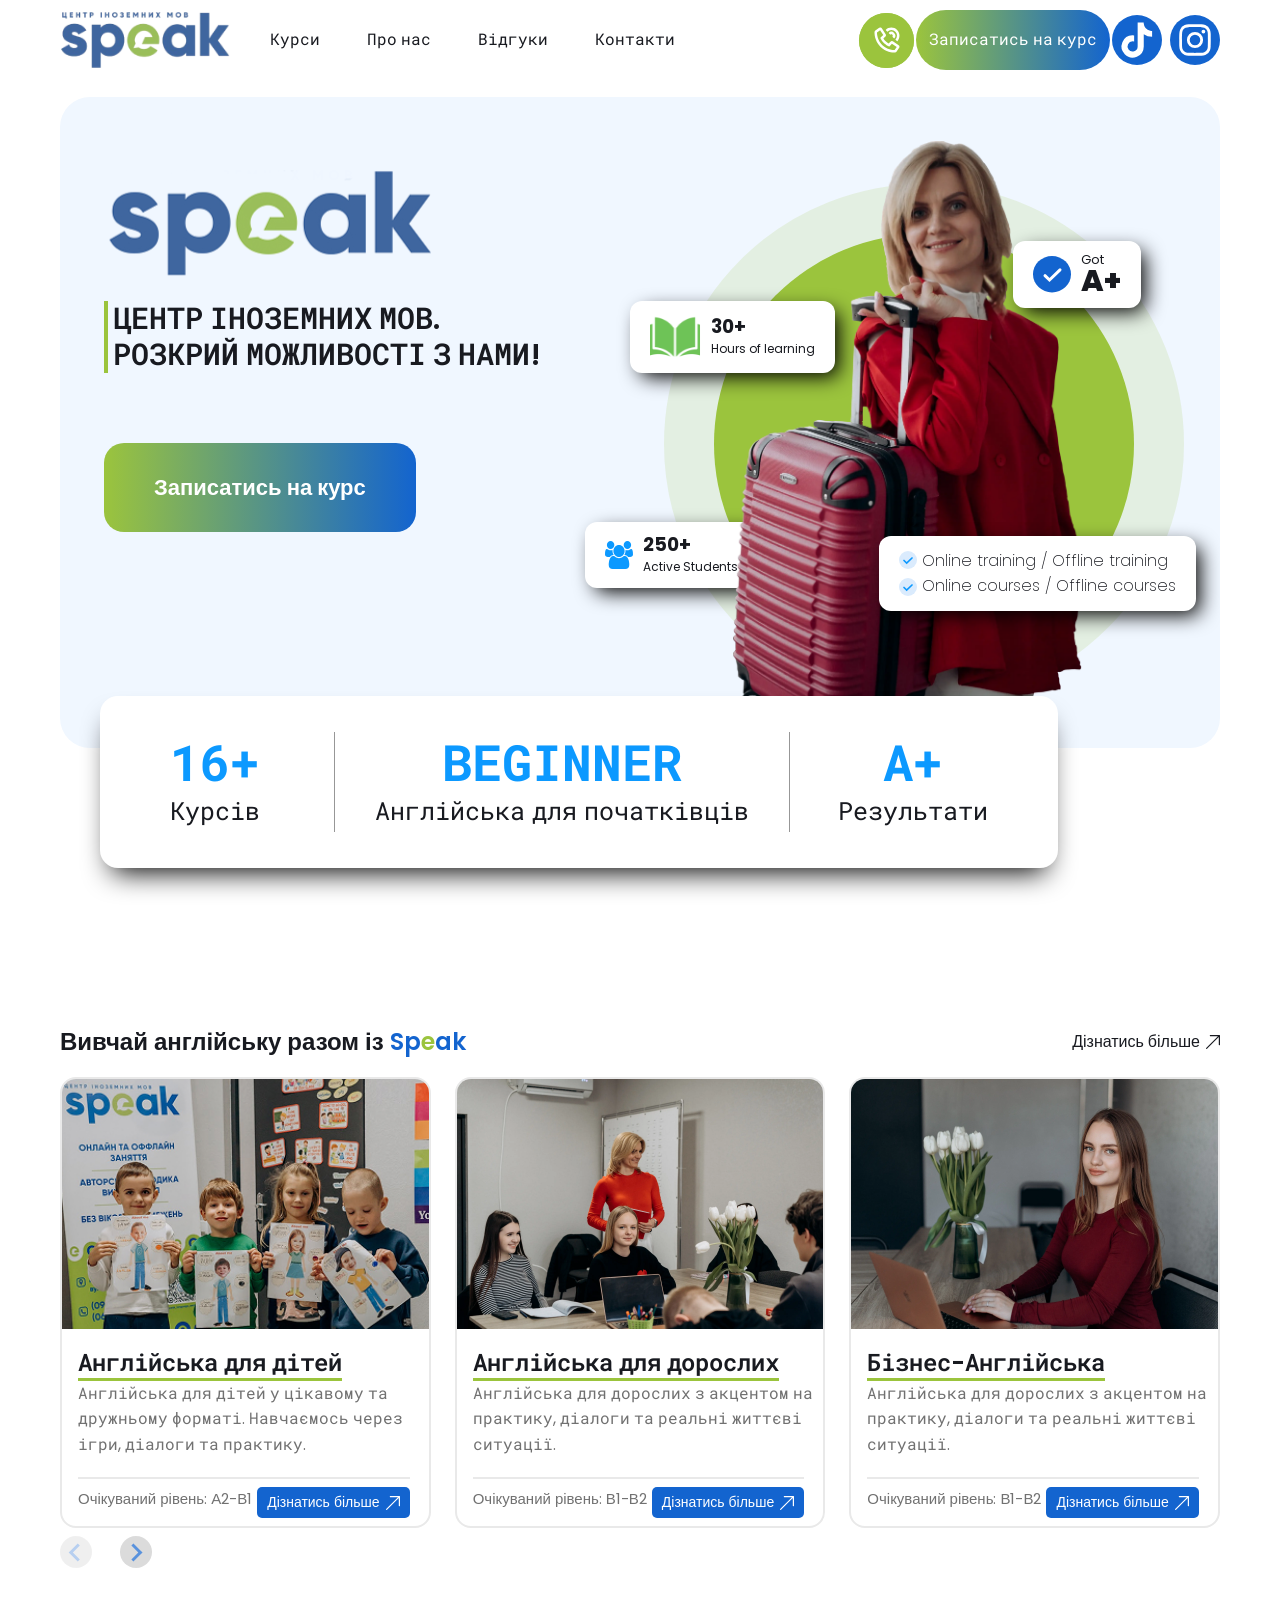
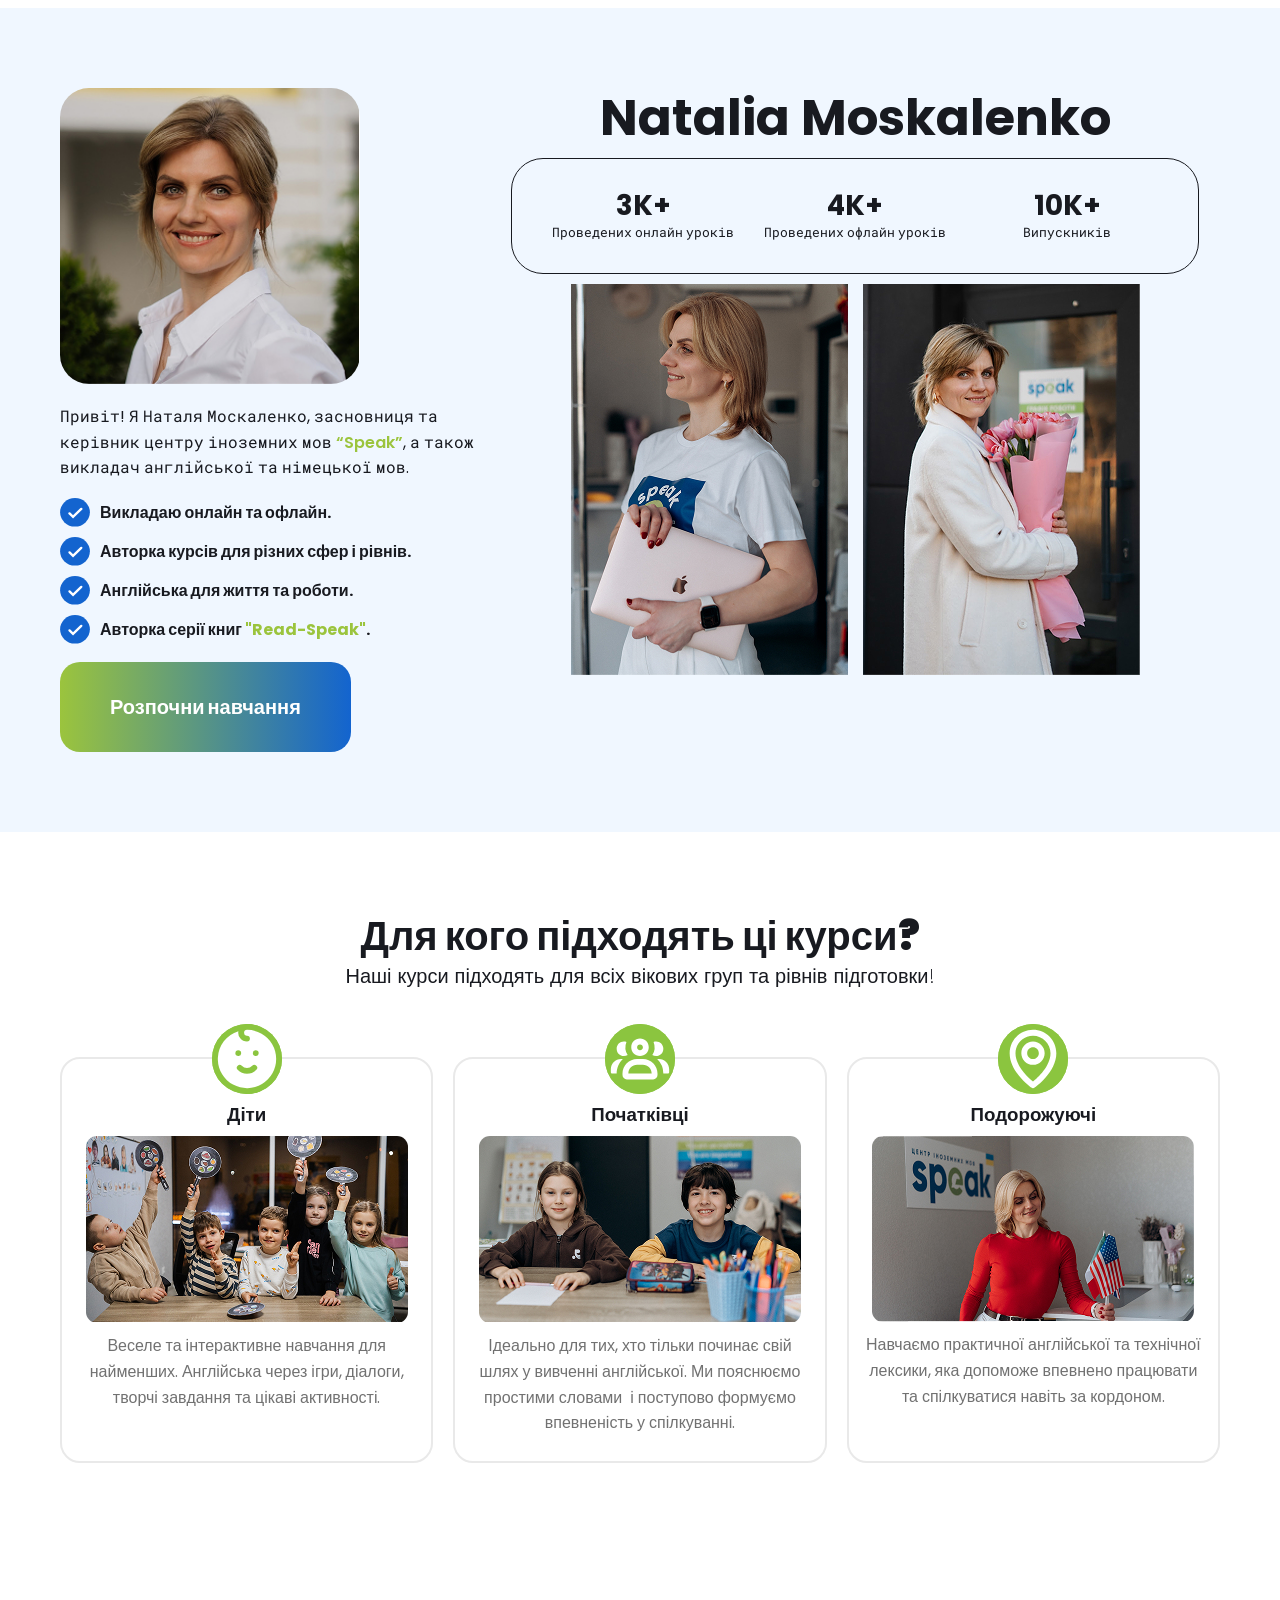
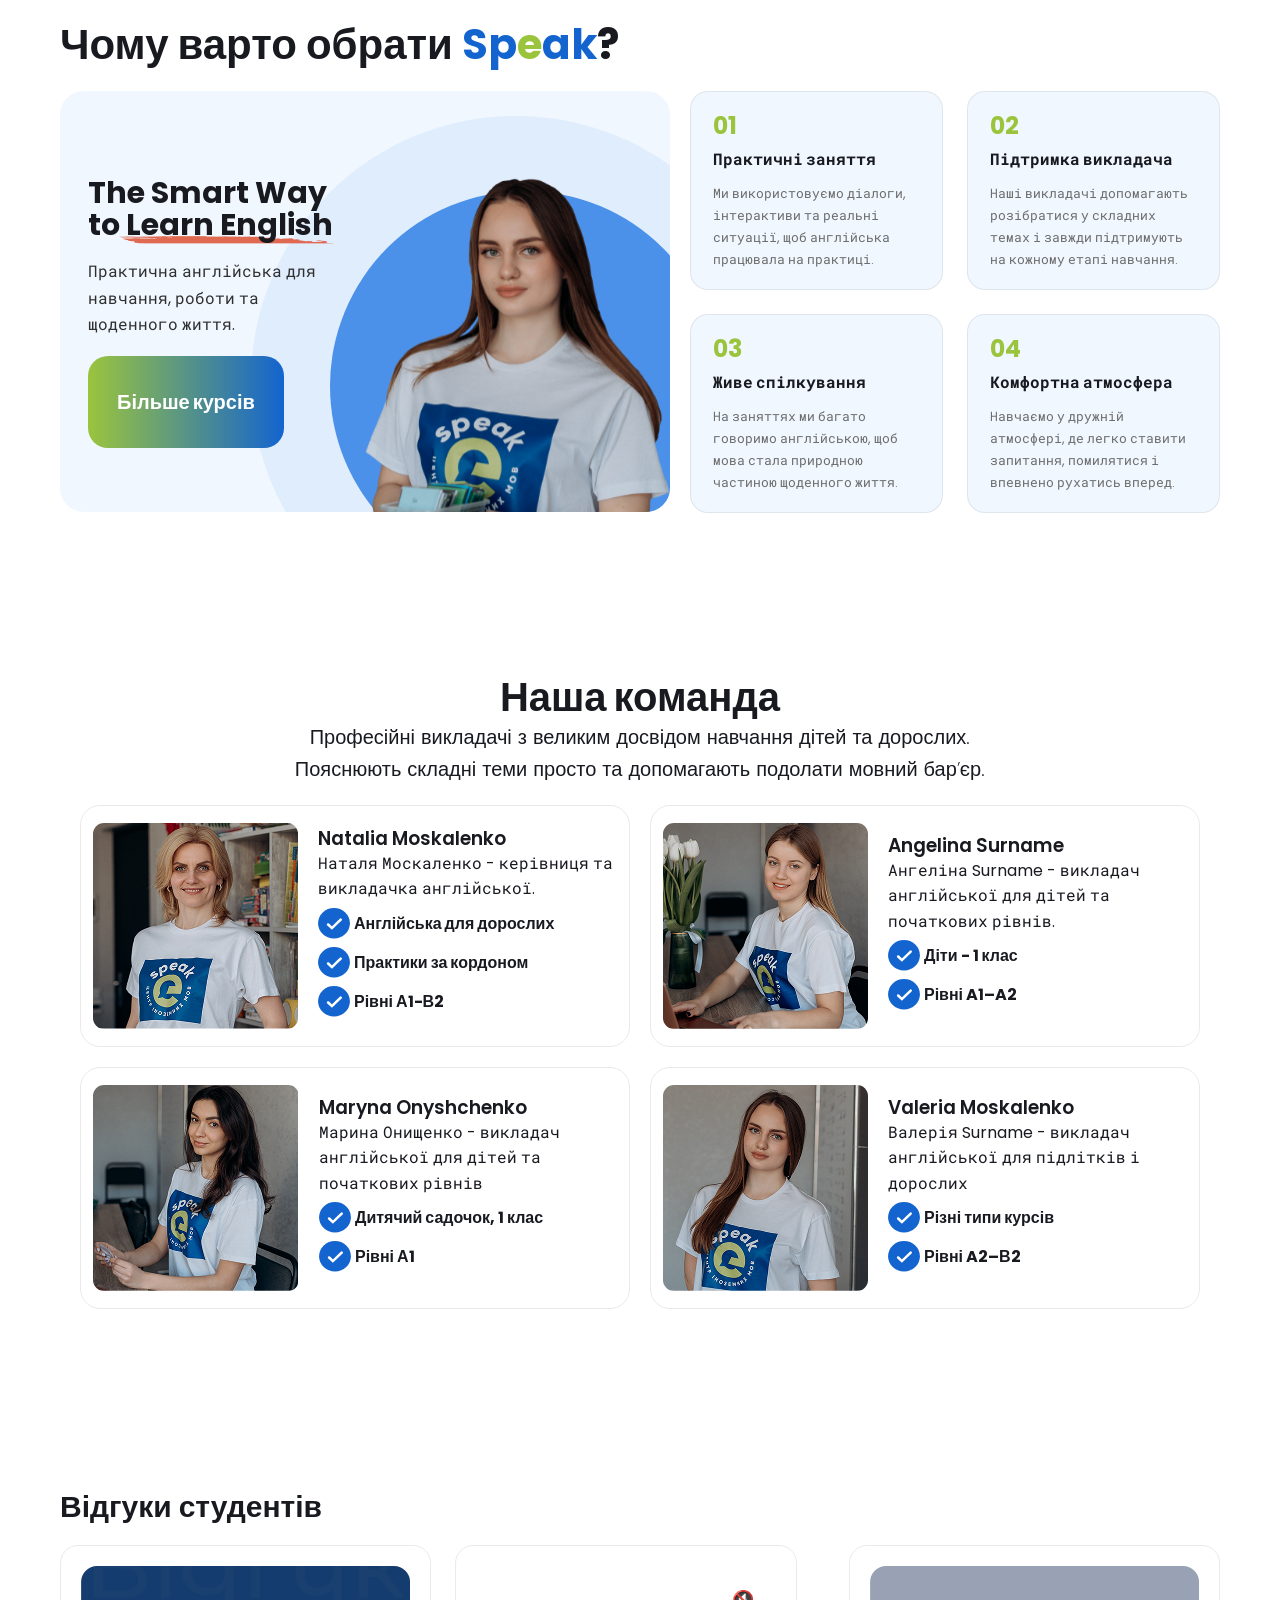
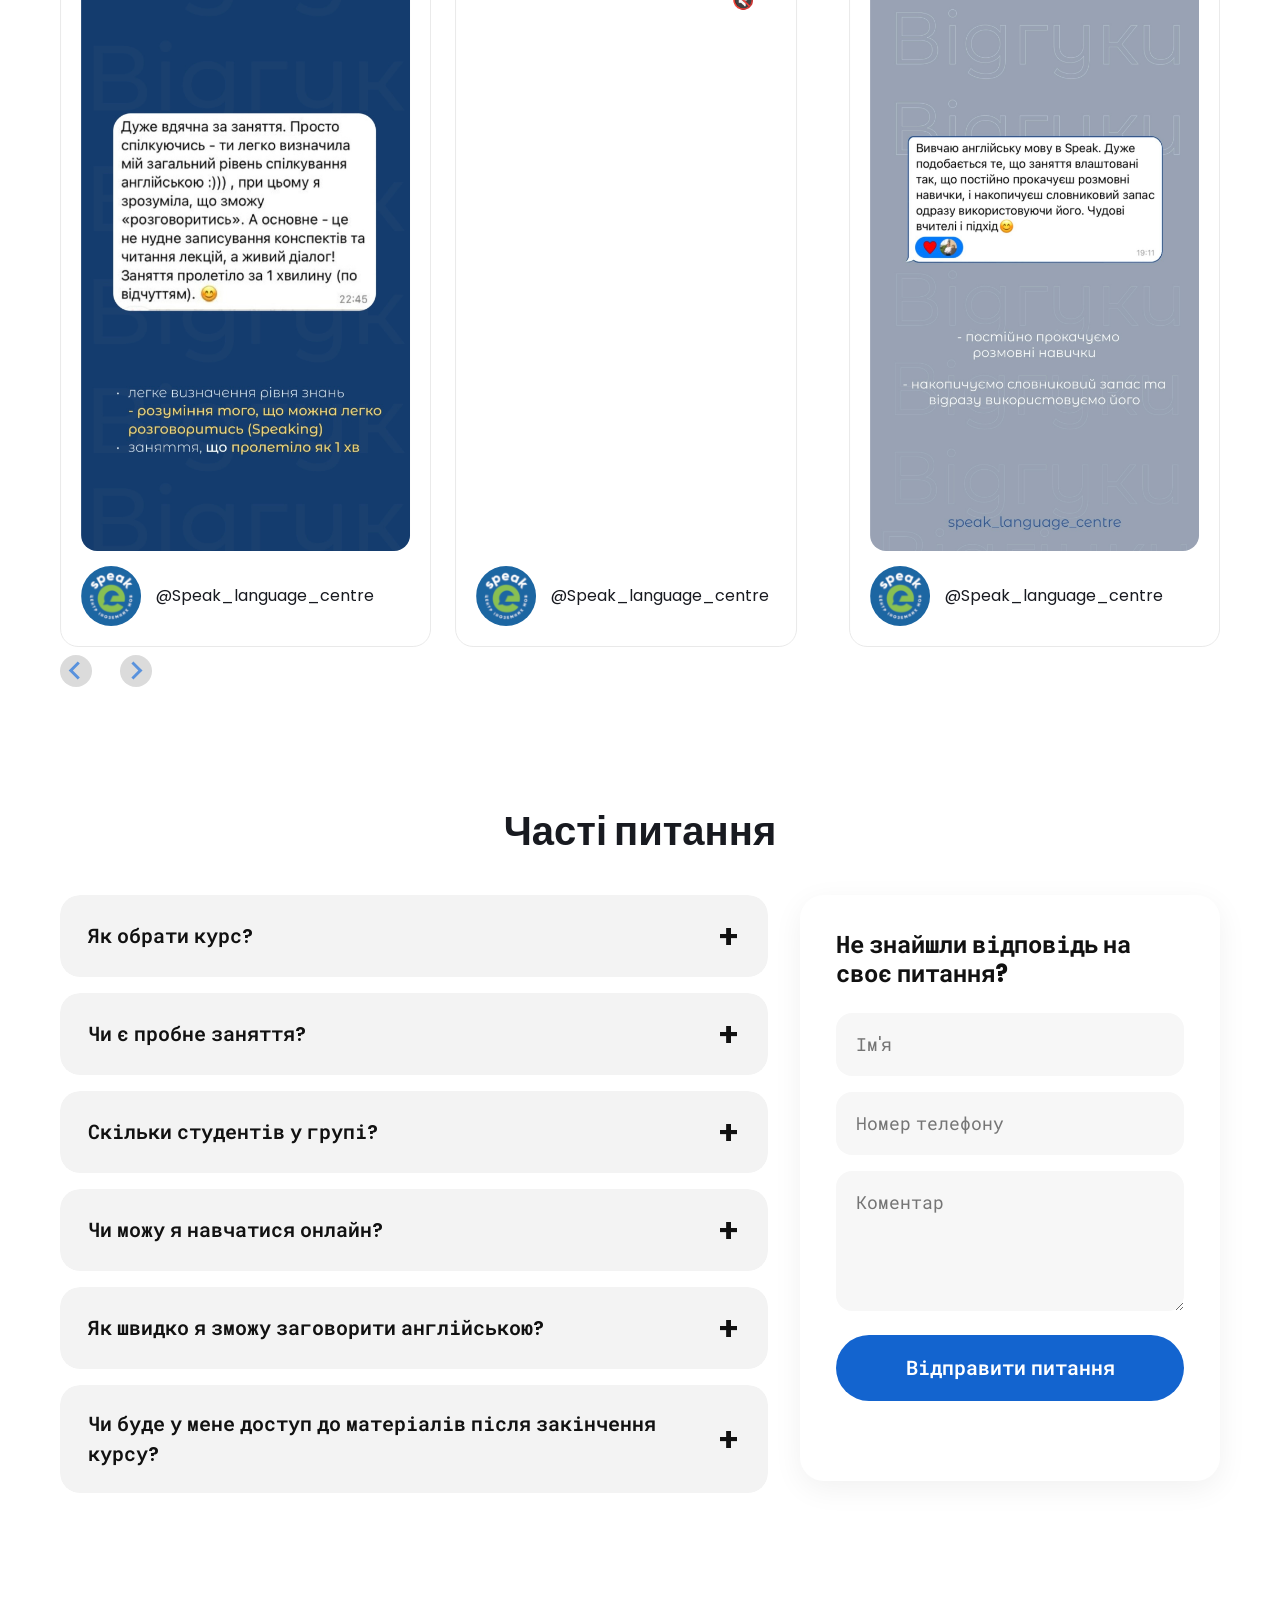
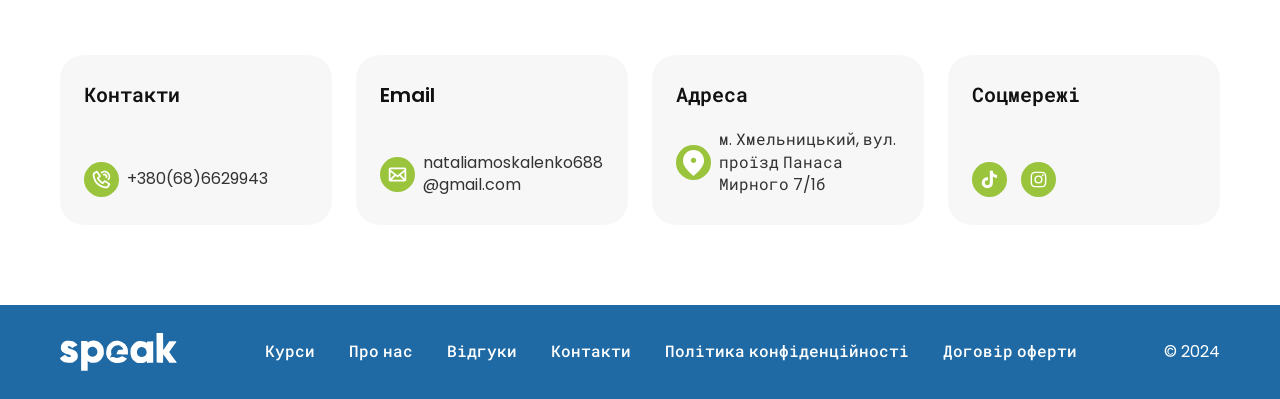
==== commit 525e14aa: "chaged format video & fixed mobile team" ====
--- a/index.html
+++ b/index.html
@@ -213,7 +213,7 @@
                                           <li class="splide__slide">
                                                 <div class="wrapper__course__card animation__more__info">
                                                       <div class="card__img">
-                                                            <img src="./assets/img/landing/course-slider/card/card_2.jpg"
+                                                            <img src="./assets/img/landing/course-slider/card/card_2.webp"
                                                                   alt="Course">
                                                       </div>
                                                       <div class="content__card">
@@ -234,7 +234,7 @@
                                           <li class="splide__slide">
                                                 <div class="wrapper__course__card">
                                                       <div class="card__img">
-                                                            <img src="./assets/img/landing/course-slider/card/card_3.jpg"
+                                                            <img src="./assets/img/landing/course-slider/card/card_3.webp"
                                                                   alt="Course">
 
                                                       </div>
@@ -256,7 +256,7 @@
                                           <li class="splide__slide">
                                                 <div class="wrapper__course__card">
                                                       <div class="card__img">
-                                                            <img src="./assets/img/landing/course-slider/card/card_4.jpg"
+                                                            <img src="./assets/img/landing/course-slider/card/card_4.webp"
                                                                   alt="Course">
 
                                                       </div>
@@ -278,7 +278,7 @@
                                           <li class="splide__slide">
                                                 <div class="wrapper__course__card">
                                                       <div class="card__img">
-                                                            <img src="./assets/img/landing/course-slider/card/card_5.jpg"
+                                                            <img src="./assets/img/landing/course-slider/card/card_5.webp"
                                                                   alt="Course">
 
                                                       </div>
@@ -348,7 +348,7 @@
                                           <li>Викладаю онлайн та офлайн.</li>
                                           <li>Авторка курсів для різних сфер і рівнів.</li>
                                           <li>Англійська для життя та роботи.</li>
-                                          <li>Авторка серії книг<span>"Read-Speak"</span></li>
+                                          <li>Авторка серії книг <span>"Read-Speak"</span>.</li>
                                     </ul>
                                     <button class="button__form button__portfolio"
                                           data-open-modal="course-modal">Розпочни навчання</button>
@@ -526,7 +526,7 @@
                                                             </p>
                                                             <ul class="skills__list">
                                                                   <li>Англійська для дорослих</li>
-                                                                  <li>Практики за кордоном</li>
+                                                                  <li class="chage__skill">Практики за кордоном</li>
                                                                   <li>Рівні А1-В2</li>
                                                             </ul>
                                                       </div>
--- a/assets/css/components.css
+++ b/assets/css/components.css
@@ -563,7 +563,6 @@
 
       display: flex;
       align-items: center;
-      justify-content: space-between;
 
       gap: 20px;
       padding: 17px 12px;
@@ -731,12 +730,15 @@
       }
 
       .team__text p {
-            font-weight: 300;
-            font-size: 14px;
+            display: none;
       }
 
       .skills__list li {
             font-size: 14px;
+      }
+
+      .skills__list .chage__skill {
+            display: none;
       }
 
       .team__card img {
@@ -778,6 +780,10 @@
       .skills__list li {
             font-size: 14px;
 
+      }
+
+      .skills__list .chage__skill {
+            display: none;
       }
 
       .team__text p {
--- a/assets/css/style.css
+++ b/assets/css/style.css
@@ -760,7 +760,6 @@
 
 .about__list li {
       position: relative;
-      display: flex;
       align-items: center;
       gap: 12px;
       padding-left: 40px;
@@ -1055,6 +1054,10 @@
             max-width: 100%;
       }
 
+      .about__list li span {
+            font-size: 13px;
+      }
+
       .about__list li::before {
             width: 24px;
             height: 24px;
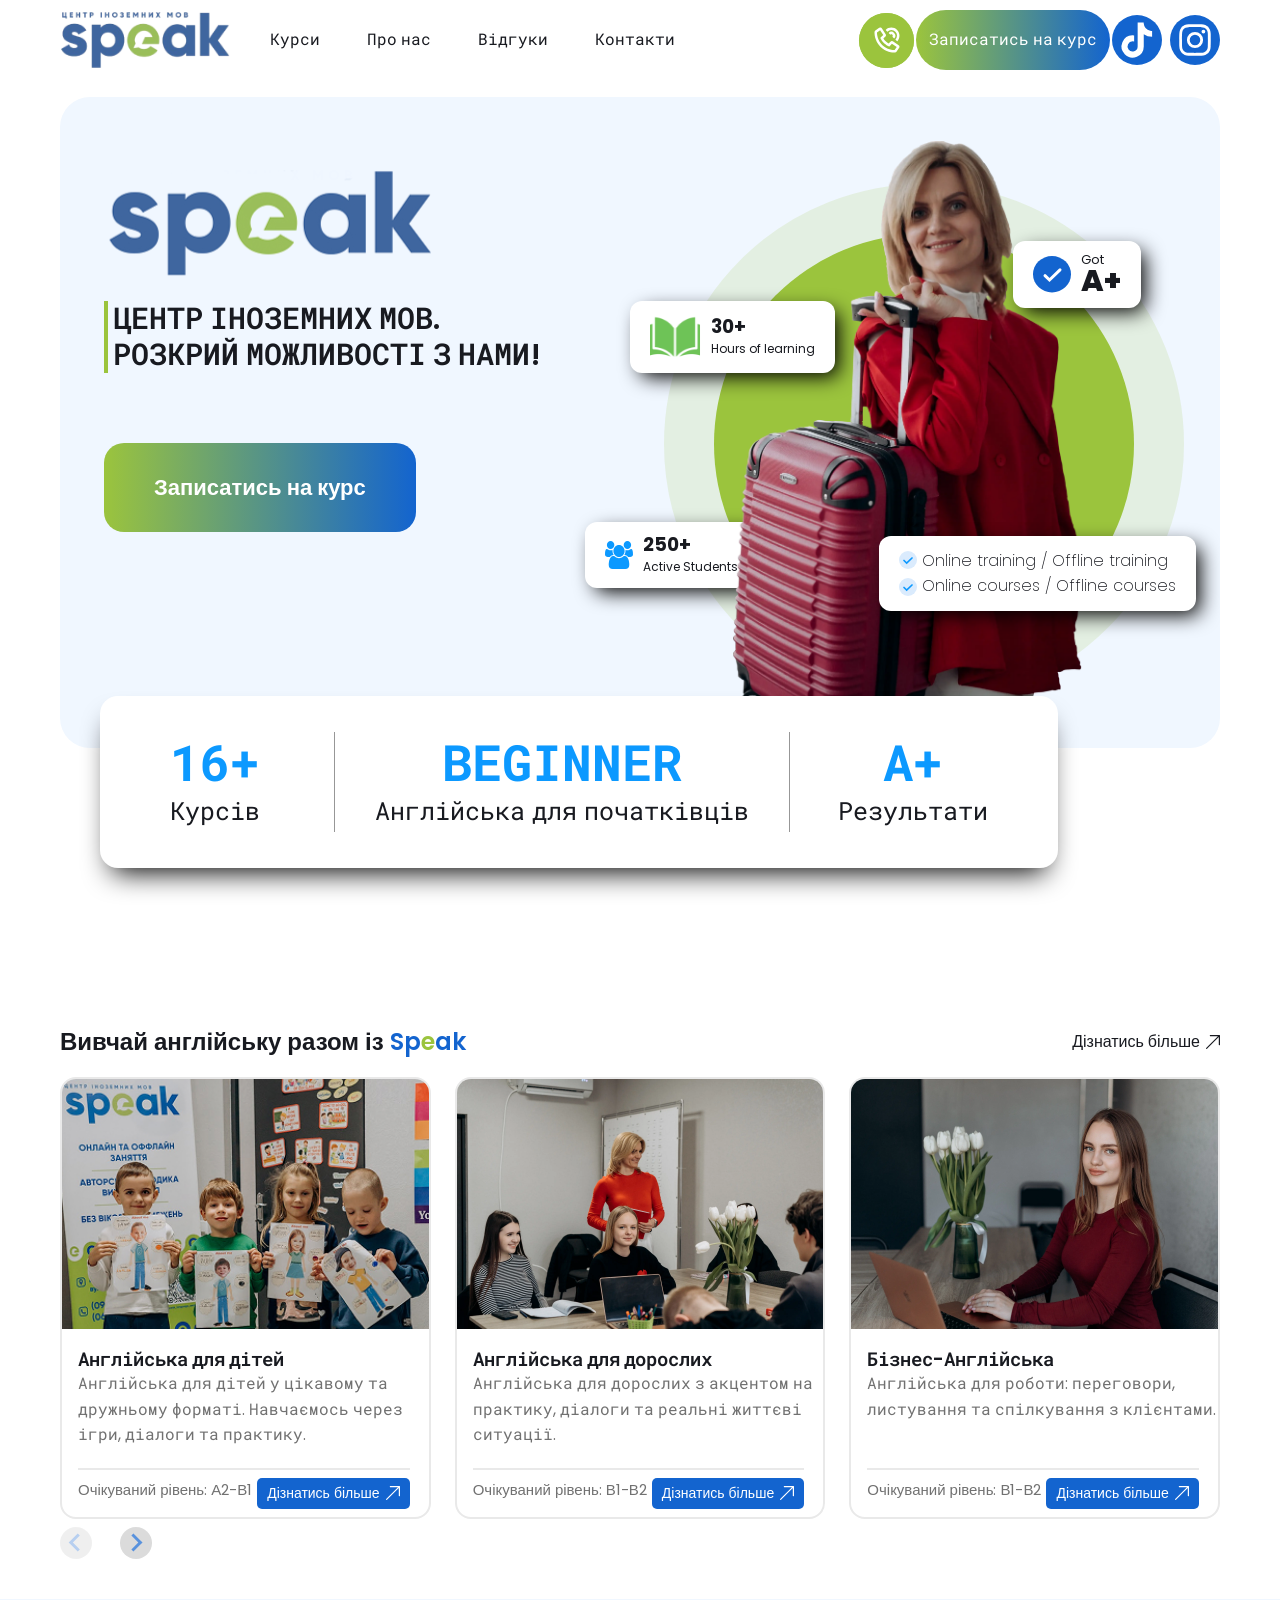
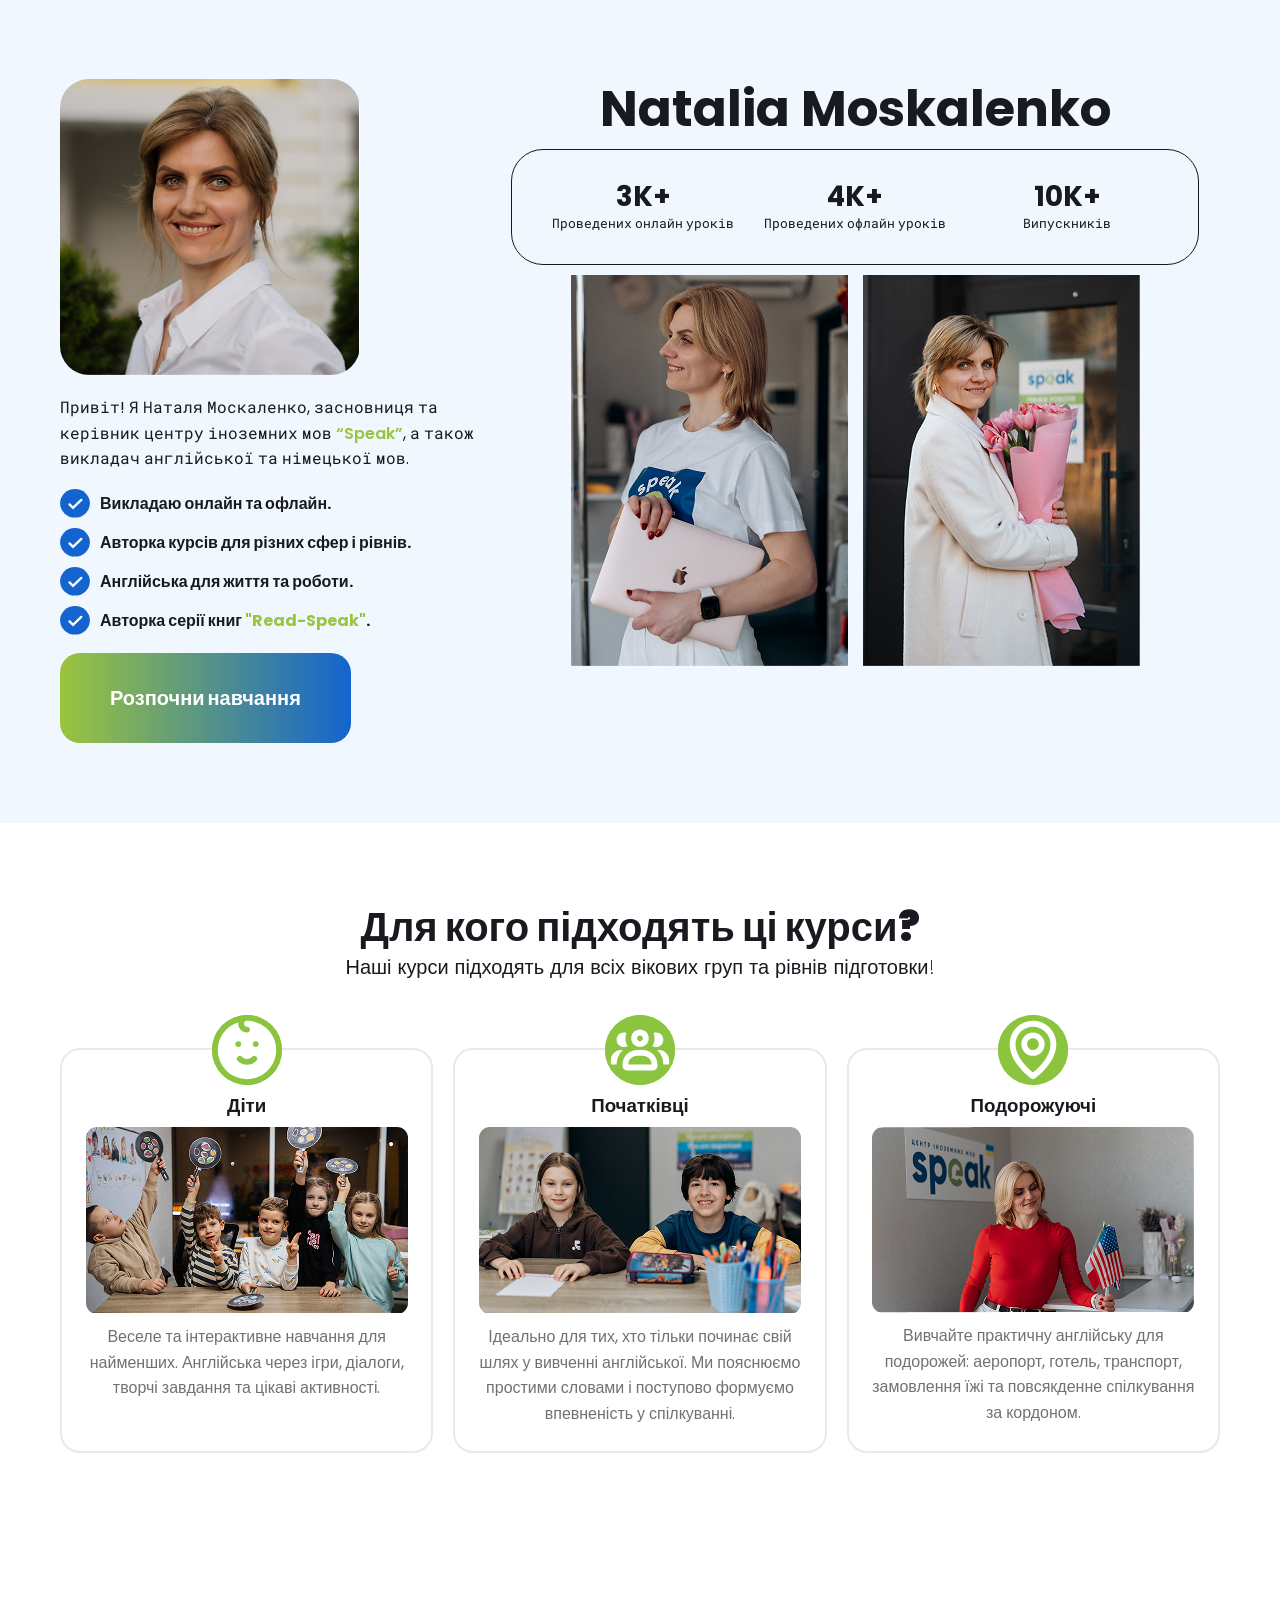
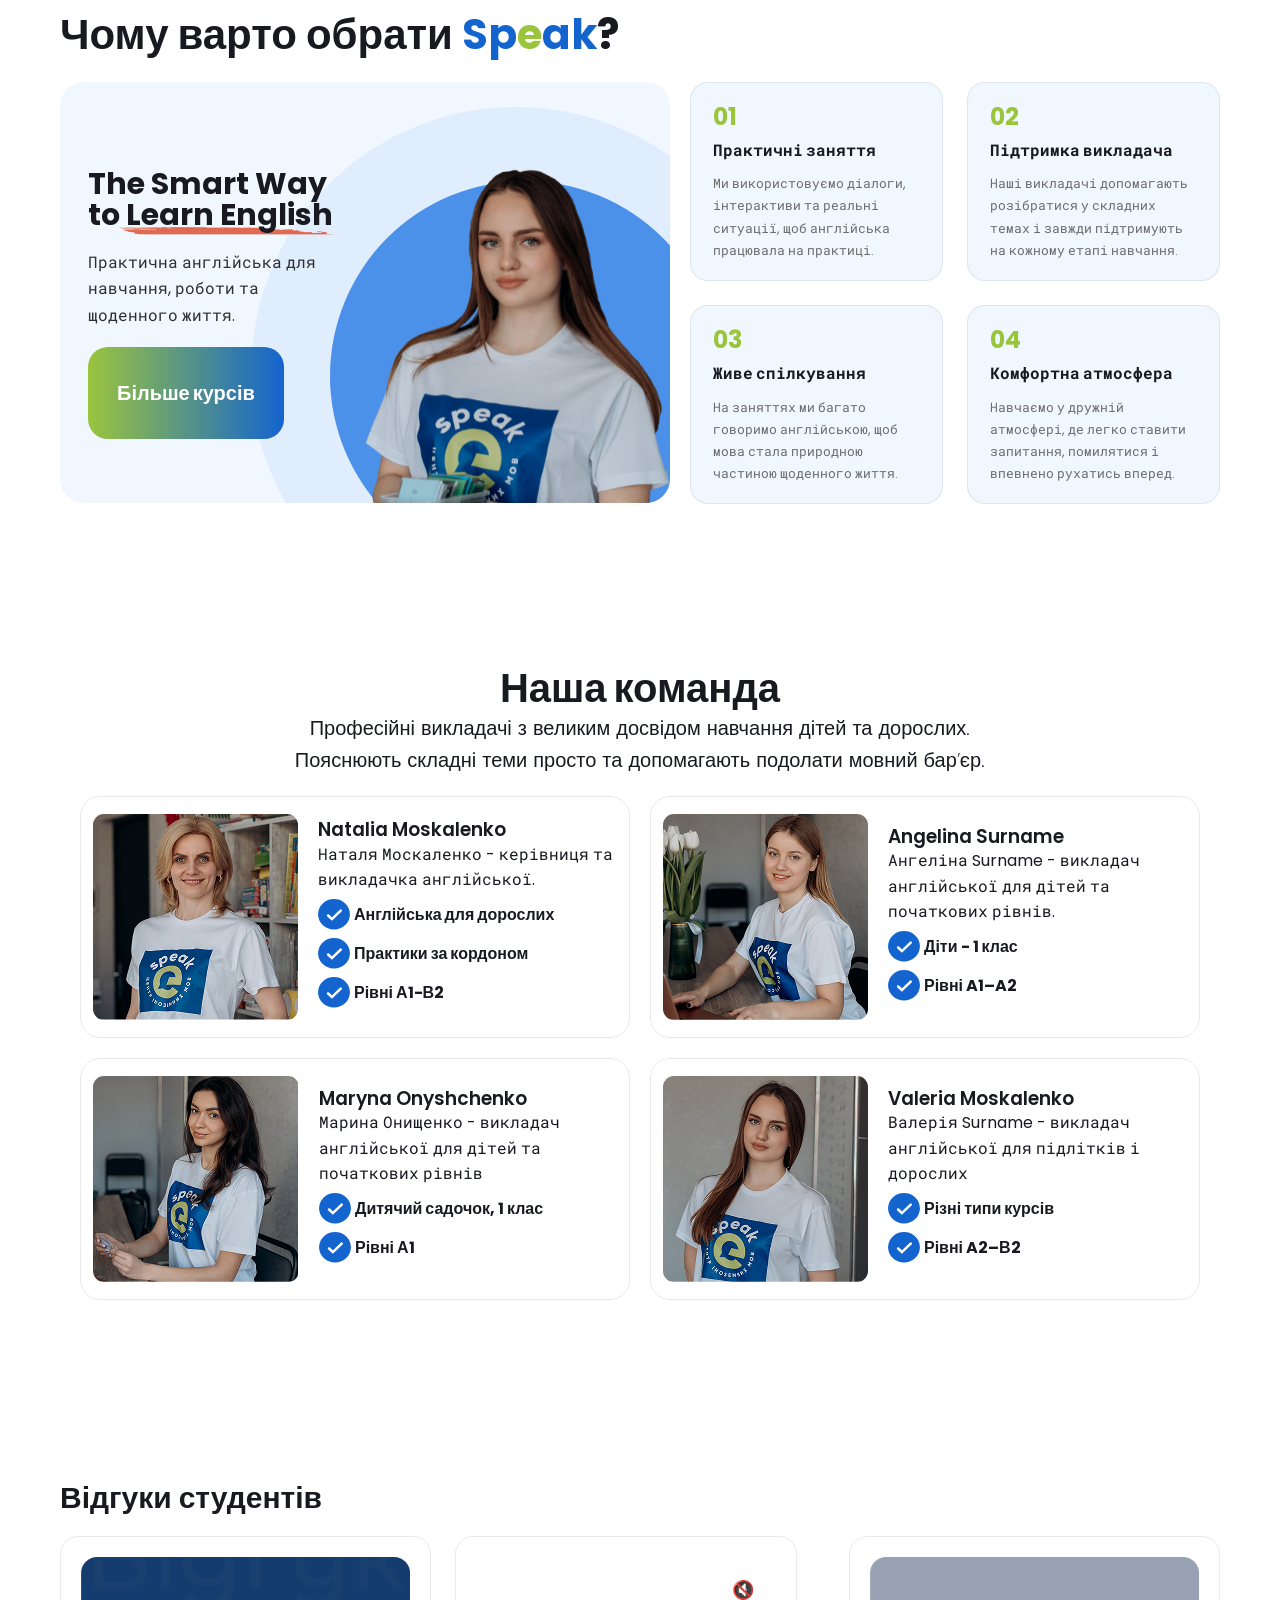
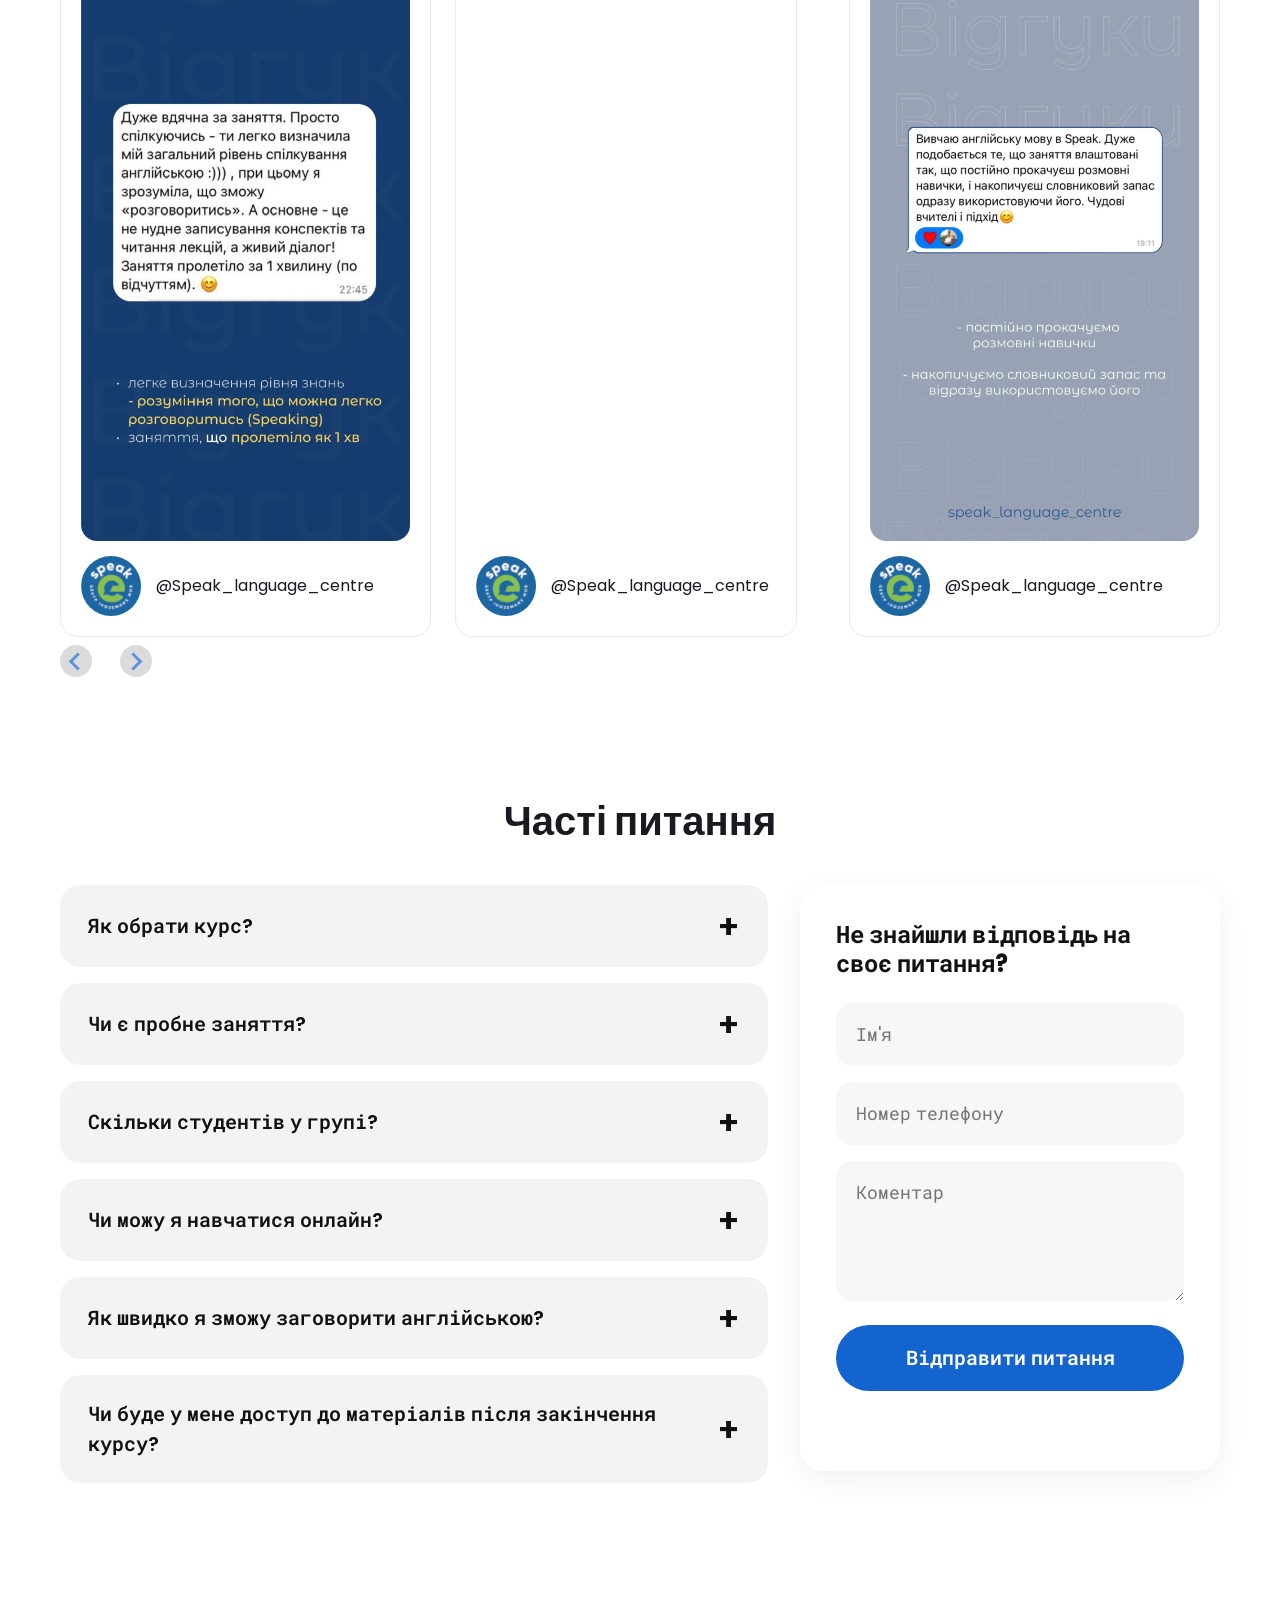
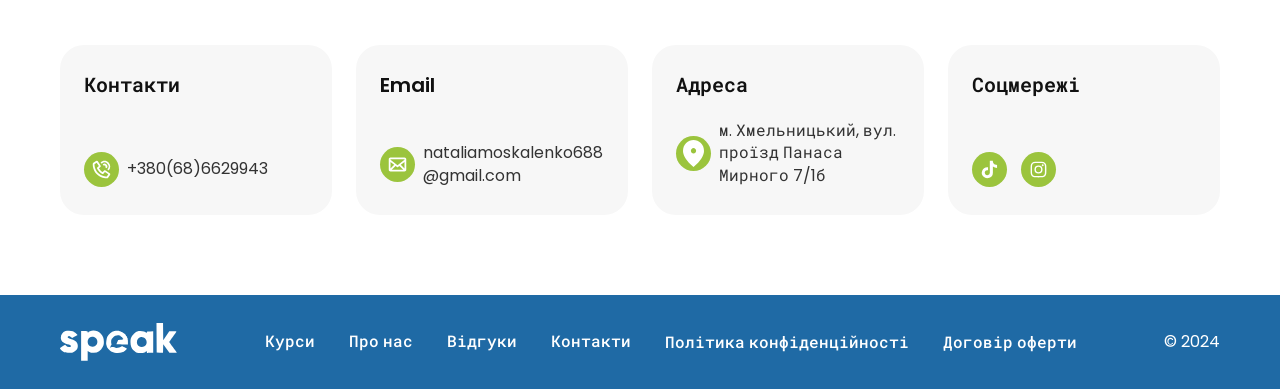
==== commit 71d504ed: "commit gebag SEO+mini problems" ====
--- a/index.html
+++ b/index.html
@@ -1,20 +1,35 @@
 <!DOCTYPE html>
-<html lang="en">
+<html lang="uk">
 
 <head>
       <meta charset="UTF-8">
       <meta name="viewport" content="width=device-width, initial-scale=1.0">
+      <!-- Title -->
+      <title>Курси англійської в Хмельницькому — Speak | Онлайн та офлайн навчання</title>
+
+      <!-- Description -->
+      <meta name="description"
+            content="Курси англійської мови в Хмельницькому для дітей та дорослих. Онлайн та офлайн навчання. Професійні викладачі, сучасні методики. Запишись на пробне заняття вже сьогодні!">
+      <meta name="author" content="Speak English Center">
+
+
+      <!-- Icon -->
+      <link rel="icon" type="image/x-icon" href="/favicon.ico" />
+      <link rel="icon" type="image/png" sizes="32x32" href="./favicon-32x32.png" />
+
+      <!-- CSS -->
       <link rel="stylesheet" href="./assets/lib/splide/splide.min.css">
       <link rel="stylesheet" href="./assets/css/reset.css">
       <link rel="stylesheet" href="./assets/css/components.css">
       <link rel="stylesheet" href="./assets/css/base.css">
+      <link rel="stylesheet" href="./assets/css/animations.css">
+      <link rel="stylesheet" href="./assets/css/style.css">
+
+      <!-- Fonts -->
       <link rel="preconnect" href="https://fonts.googleapis.com">
       <link rel="preconnect" href="https://fonts.gstatic.com" crossorigin>
       <link href="https://fonts.googleapis.com/css2?family=Poppins:ital,wght@0,100;0,200;0,300;0,400;0,500;0,600;0,700;0,800;0,900;1,100;1,200;1,300;1,400;1,500;1,600;1,700;1,800;1,900&family=Roboto+Mono:ital,wght@0,100..700;1,100..700&display=swap"
             rel="stylesheet">
-      <link rel="stylesheet" href="./assets/css/animations.css">
-      <link rel="stylesheet" href="./assets/css/style.css">
-      <title>Speak</title>
 </head>
 
 <body>
@@ -103,20 +118,23 @@
                   <div class="container container__wrapp__hero">
                         <div class=" wrapper__hero">
                               <div class="content__left__hero fade-left">
-                                    <img src="./assets/img/landing/hero/Logo_hero_speak.svg" alt="speak">
+                                    <img src="./assets/img/landing/hero/Logo_hero_speak.svg"
+                                          alt="Логотип центру іноземних мов Speak">
                                     <h1 class="text__hero">
                                           ЦЕНТР ІНОЗЕМНИХ МОВ.
                                           <br />
                                           <span>РОЗКРИЙ МОЖЛИВОСТІ З НАМИ!</span>
                                     </h1>
-                                    <button class="button__form button__hero" data-open-modal="course-modal">Записатись
+                                    <button type="button" class="button__form button__hero"
+                                          data-open-modal="course-modal">Записатись
                                           <span>на курс</span></button>
                               </div>
 
                               <div class="content__right__hero fade-right">
-                                    <img src="./assets/img/landing/hero/img_hero.webp" alt="">
-
-                                    <div class="hero__card card1">
+                                    <img src="./assets/img/landing/hero/img_hero.webp"
+                                          alt="Викладачка центру іноземних мов Speak">
+
+                                    <div class="hero__card card1" aria-hidden="true">
                                           <img src="./assets/img/landing/hero/card-hero/education.svg" alt="education">
                                           <div class="title__card2">
                                                 <h3>30+</h3>
@@ -124,14 +142,14 @@
                                           </div>
                                     </div>
 
-                                    <div class="hero__card card2">
+                                    <div class="hero__card card2" aria-hidden="true">
                                           <img src="./assets/img/landing/hero/card-hero/users.svg" alt="users">
                                           <div class="title__card2">
                                                 <h3>250+</h3>
                                                 <p>Active Students</p>
                                           </div>
                                     </div>
-                                    <div class="hero__card card3">
+                                    <div class="hero__card card3" aria-hidden="true">
                                           <img src="./assets/img/landing/hero/card-hero/tick.svg" alt="tick">
                                           <div class="title__card3">
                                                 <p>Got</p>
@@ -139,7 +157,7 @@
                                           </div>
 
                                     </div>
-                                    <div class="hero__card card4">
+                                    <div class="hero__card card4" aria-hidden="true">
                                           <div class="icon__ticks_card">
                                                 <img src="./assets/img/landing/hero/card-hero/ticks.svg" alt="ticks">
                                                 <img src="./assets/img/landing/hero/card-hero/ticks.svg" alt="ticks">
@@ -176,7 +194,7 @@
 
             <!-- Section 2 -->
             <section class="courses">
-                  <div class="container wrapper_courses">
+                  <div class="container wrapper__courses">
                         <div class="text__section__courses fade-up">
                               <h2>Вивчай англійську разом із <span class="brand">Sp<span
                                                 class="brand-accent">e</span>ak</span></h2>
@@ -193,10 +211,10 @@
                                                 <div class="wrapper__course__card">
                                                       <div class="card__img">
                                                             <img src="./assets/img/landing/course-slider/card/card_1.jpg"
-                                                                  alt="Course">
+                                                                  alt="Курс англійської для дітей">
                                                       </div>
                                                       <div class="content__card">
-                                                            <h2>Англійська для дітей</h2>
+                                                            <h3>Англійська для дітей</h3>
                                                             <p>Англійська для дітей у цікавому та дружньому форматі.
                                                                   Навчаємось через ігри, діалоги та практику.
                                                             </p>
@@ -214,10 +232,10 @@
                                                 <div class="wrapper__course__card animation__more__info">
                                                       <div class="card__img">
                                                             <img src="./assets/img/landing/course-slider/card/card_2.webp"
-                                                                  alt="Course">
+                                                                  alt="Курс англійської для дорослих">
                                                       </div>
                                                       <div class="content__card">
-                                                            <h2>Англійська для дорослих</h2>
+                                                            <h3>Англійська для дорослих</h3>
                                                             <p>Англійська для дорослих з акцентом на практику, діалоги
                                                                   та реальні життєві ситуації.
                                                             </p>
@@ -235,13 +253,13 @@
                                                 <div class="wrapper__course__card">
                                                       <div class="card__img">
                                                             <img src="./assets/img/landing/course-slider/card/card_3.webp"
-                                                                  alt="Course">
+                                                                  alt="Курс бізнес-англійської">
 
                                                       </div>
                                                       <div class="content__card">
-                                                            <h2>Бізнес-Англійська</h2>
-                                                            <p>Англійська для дорослих з акцентом на практику, діалоги
-                                                                  та реальні життєві ситуації.
+                                                            <h3>Бізнес-Англійська</h3>
+                                                            <p>Англійська для роботи: переговори, листування та
+                                                                  спілкування з клієнтами.
                                                             </p>
                                                             <div class="level__cours animation__more__info">
                                                                   <p>Очікуваний рівень: В1-В2</p>
@@ -257,11 +275,11 @@
                                                 <div class="wrapper__course__card">
                                                       <div class="card__img">
                                                             <img src="./assets/img/landing/course-slider/card/card_4.webp"
-                                                                  alt="Course">
+                                                                  alt="Курс Онлайн-уроки">
 
                                                       </div>
                                                       <div class="content__card">
-                                                            <h2>Онлайн-уроки</h2>
+                                                            <h3>Онлайн-уроки</h3>
                                                             <p>Онлайн-заняття з англійської у зручному форматі.
                                                                   Практикуємо розмовну мову, граматику.
                                                             </p>
@@ -279,11 +297,11 @@
                                                 <div class="wrapper__course__card">
                                                       <div class="card__img">
                                                             <img src="./assets/img/landing/course-slider/card/card_5.webp"
-                                                                  alt="Course">
+                                                                  alt="Курс підготовка до іспитів">
 
                                                       </div>
                                                       <div class="content__card">
-                                                            <h2>Підготовка до іспитів</h2>
+                                                            <h3>Підготовка до іспитів</h3>
                                                             <p>Курс підготовки до іспитів з практикою тестових завдань
                                                                   та реальних форматів екзамену.
                                                             </p>
@@ -300,11 +318,11 @@
                                                 <div class="wrapper__course__card">
                                                       <div class="card__img">
                                                             <img src="./assets/img/landing/course-slider/card/card_6.jpg"
-                                                                  alt="Course">
+                                                                  alt="Курси парні заняття">
 
                                                       </div>
                                                       <div class="content__card">
-                                                            <h2>Парні заняття</h2>
+                                                            <h3>Парні заняття</h3>
                                                             <p>Ефективне навчання у парі з великою кількістю розмовної
                                                                   практики.
                                                             </p>
@@ -337,7 +355,8 @@
                   <div class="container wrapper__portfolio">
                         <div class="left__portfolio fade-left">
                               <div class="left__portfolio__img ">
-                                    <img src="./assets/img/landing/portfolio/main_img.jpg" alt="owner">
+                                    <img src="./assets/img/landing/portfolio/main_img.jpg"
+                                          alt="Наталія Москаленко — засновниця центру Speak">
                                     <h2>Natalia Moskalenko</h2>
                               </div>
                               <div class="cv__portfolio">
@@ -350,13 +369,13 @@
                                           <li>Англійська для життя та роботи.</li>
                                           <li>Авторка серії книг <span>"Read-Speak"</span>.</li>
                                     </ul>
-                                    <button class="button__form button__portfolio"
+                                    <button type="button" class="button__form button__portfolio"
                                           data-open-modal="course-modal">Розпочни навчання</button>
 
                               </div>
                         </div>
                         <div class="right__portfolio fade-right">
-                              <h1>Natalia Moskalenko</h1>
+                              <h2>Natalia Moskalenko</h2>
                               <div class="statistic__portfolio">
                                     <div>
                                           <h3>3K+</h3>
@@ -373,9 +392,9 @@
                               </div>
                               <div class="portfolio__imgs">
                                     <img class="portfolio__img__1" src="./assets/img/landing/portfolio/second_img_1.jpg"
-                                          alt="img_owner">
+                                          alt="Наталія Москаленко під час занять">
                                     <img class="portfolio__img__2" src="./assets/img/landing/portfolio/second_img_2.jpg"
-                                          alt="img_owner">
+                                          alt="Фотографія засновниці центру Speak">
                               </div>
                         </div>
                   </div>
@@ -391,8 +410,8 @@
 
                         <!-- Cards -->
                         <div class="target__cards">
-                              <div class="target__card">
-                                    <div class="target__icon">
+                              <article class="target__card">
+                                    <div class="target__icon" aria-hidden="true">
                                           <svg xmlns="http://www.w3.org/2000/svg" width="200" height="200"
                                                 viewBox="0 0 24 24" fill="#ffffff">
                                                 <g fill="none" stroke-linecap="round" stroke-linejoin="round"
@@ -405,12 +424,13 @@
                                     </div>
 
                                     <h3>Діти</h3>
-                                    <img src="./assets/img/landing/courses-target/card_1.jpg" alt="card-target">
+                                    <img src="./assets/img/landing/courses-target/card_1.jpg"
+                                          alt="Курси англійської для дітей">
                                     <p>Веселе та інтерактивне навчання для найменших. Англійська через ігри, діалоги,
                                           творчі завдання та цікаві активності.</p>
-                              </div>
-                              <div class="target__card">
-                                    <div class="target__icon">
+                              </article>
+                              <article class="target__card">
+                                    <div class="target__icon" aria-hidden="true">
                                           <svg xmlns="http://www.w3.org/2000/svg" fill="currentColor"
                                                 viewBox="0 0 24 24">
                                                 <path
@@ -419,13 +439,14 @@
                                           </svg>
                                     </div>
                                     <h3>Початківці</h3>
-                                    <img src="./assets/img/landing/courses-target/card_2.jpg" alt="card-target">
+                                    <img src="./assets/img/landing/courses-target/card_2.jpg"
+                                          alt="Курси англійської для початківців">
                                     <p>Ідеально для тих, хто тільки починає свій шлях у вивченні англійської. Ми
-                                          пояснюємо простими словами  і поступово формуємо впевненість у спілкуванні.
+                                          пояснюємо простими словами і поступово формуємо впевненість у спілкуванні.
                                     </p>
-                              </div>
-                              <div class="target__card">
-                                    <div class="target__icon">
+                              </article>
+                              <article class="target__card">
+                                    <div class="target__icon" aria-hidden="true">
                                           <svg xmlns="http://www.w3.org/2000/svg" fill="currentColor"
                                                 viewBox="0 0 24 24">
                                                 <path
@@ -437,10 +458,11 @@
                                           </svg>
                                     </div>
                                     <h3>Подорожуючі</h3>
-                                    <img src="./assets/img/landing/courses-target/card_3.jpg" alt="card-target">
-                                    <p>Навчаємо практичної англійської та технічної лексики, яка допоможе впевнено
-                                          працювати та спілкуватися навіть за кордоном.</p>
-                              </div>
+                                    <img src="./assets/img/landing/courses-target/card_3.jpg"
+                                          alt="Англійська для подорожей">
+                                    <p>Вивчайте практичну англійську для подорожей: аеропорт, готель, транспорт,
+                                          замовлення їжі та повсякденне спілкування за кордоном.</p>
+                              </article>
                         </div>
                   </div>
             </section>
@@ -458,45 +480,46 @@
                         <div class="wrapper__cards__benefits">
                               <div class="left__card__benefits fade-left">
                                     <div class="text__benefits">
-                                          <h2>The Smart Way to Learn English</h2>
+                                          <h3>The Smart Way to Learn English</h3>
                                           <p>Практична англійська для навчання, роботи та щоденного життя.</p>
-                                          <button class="button__form button__benefits"
+                                          <button type="button" class="button__form button__benefits"
                                                 data-open-modal="course-modal">Більше курсів</button>
                                     </div>
 
                                     <div class="image__benefits">
-                                          <img src="./assets/img/landing/benefits/main_img.svg" alt="img_benefits">
+                                          <img src="./assets/img/landing/benefits/main_img.svg"
+                                                alt="Ілюстрація навчання англійської у школі Speak">
                                     </div>
                               </div>
 
                               <div class="cards__benefits">
-                                    <div class="benefit__item fade-up delay-1">
+                                    <article class="benefit__item fade-up delay-1">
                                           <span class="benefit__number">01</span>
                                           <h3>Практичні заняття</h3>
                                           <p>Ми використовуємо діалоги, інтерактиви та реальні ситуації, щоб англійська
                                                 працювала на практиці.</p>
-                                    </div>
-
-                                    <div class="benefit__item fade-up delay-2">
+                                    </article>
+
+                                    <article class="benefit__item fade-up delay-2">
                                           <span class="benefit__number">02</span>
                                           <h3>Підтримка викладача</h3>
                                           <p>Наші викладачі допомагають розібратися у складних темах і завжди
                                                 підтримують на кожному етапі навчання.</p>
-                                    </div>
-
-                                    <div class="benefit__item fade-up delay-3">
+                                    </article>
+
+                                    <article class="benefit__item fade-up delay-3">
                                           <span class="benefit__number">03</span>
                                           <h3>Живе спілкування</h3>
                                           <p>На заняттях ми багато говоримо англійською, щоб мова стала природною
                                                 частиною щоденного життя.</p>
-                                    </div>
-
-                                    <div class="benefit__item fade-up delay-4">
+                                    </article>
+
+                                    <article class="benefit__item fade-up delay-4">
                                           <span class="benefit__number">04</span>
                                           <h3>Комфортна атмосфера</h3>
                                           <p>Навчаємо у дружній атмосфері, де легко ставити запитання, помилятися і
                                                 впевнено рухатись вперед.</p>
-                                    </div>
+                                    </article>
                               </div>
                         </div>
                   </div>
@@ -519,7 +542,8 @@
 
                                           <div class="splide__slide">
                                                 <div class="team__card">
-                                                      <img src="./assets/img/landing/team/card_1.jpg" alt="card-team">
+                                                      <img src="./assets/img/landing/team/card_1.jpg"
+                                                            alt="Наталія Москаленко — керівниця та викладачка англійської">
                                                       <div class="team__text">
                                                             <h3>Natalia Moskalenko</h3>
                                                             <p>Наталя Москаленко - керівниця та викладачка англійської.
@@ -535,7 +559,8 @@
 
                                           <div class="splide__slide">
                                                 <div class="team__card">
-                                                      <img src="./assets/img/landing/team/card_2.jpg" alt="card-team">
+                                                      <img src="./assets/img/landing/team/card_2.jpg"
+                                                            alt="Ангеліна Surname — викладачка англійської для дітей">
                                                       <div class="team__text">
                                                             <h3>Angelina Surname</h3>
                                                             <p>Ангеліна Surname - викладач англійської для дітей та
@@ -550,7 +575,8 @@
 
                                           <div class="splide__slide">
                                                 <div class="team__card">
-                                                      <img src="./assets/img/landing/team/card_3.jpg" alt="card-team">
+                                                      <img src="./assets/img/landing/team/card_3.jpg"
+                                                            alt="Марина Онищенко — викладачка англійської">
                                                       <div class="team__text">
                                                             <h3>Maryna Onyshchenko</h3>
                                                             <p>Марина Онищенко - викладач англійської для дітей та
@@ -565,7 +591,8 @@
 
                                           <div class="splide__slide">
                                                 <div class="team__card">
-                                                      <img src="./assets/img/landing/team/card_4.jpg" alt="card-team">
+                                                      <img src="./assets/img/landing/team/card_4.jpg"
+                                                            alt="Валерія Москаленко — викладачка англійської">
                                                       <div class="team__text">
                                                             <h3>Valeria Moskalenko</h3>
                                                             <p>Валерія Surname - викладач англійської для підлітків і
@@ -1014,8 +1041,8 @@
                         <a href="#about_us">Про нас</a>
                         <a href="#reviews">Відгуки</a>
                         <a href="#contacs">Контакти</a>
-                        <a href="#">Політика конфіденційності</a>
-                        <a href="#">Договір оферти</a>
+                        <h3>Політика конфіденційності</h3>
+                        <h3>Договір оферти</h3>
                   </nav>
 
                   <div class="footer__copy">
--- a/assets/css/components.css
+++ b/assets/css/components.css
@@ -1539,14 +1539,25 @@
       align-items: center;
       gap: 34px;
       flex-wrap: wrap;
+      color: #ffffff;
 }
 
 .footer__nav a {
-      color: #ffffff;
       text-decoration: none;
       font-size: 16px;
       font-weight: 500;
       transition: opacity 0.2s ease;
+}
+
+.footer__nav h3 {
+      cursor: pointer;
+      font-size: 16px;
+      font-weight: 500;
+      transition: opacity 0.2s ease;
+}
+
+.footer__nav h3:hover {
+      opacity: 0.7;
 }
 
 .footer__nav a:hover {
--- a/assets/css/style.css
+++ b/assets/css/style.css
@@ -798,7 +798,7 @@
       gap: 10px;
 }
 
-.right__portfolio h1 {
+.right__portfolio h2 {
       font-family: "Poppins", sans-serif;
       font-size: 50px;
       font-weight: 700;
@@ -846,7 +846,7 @@
             display: none;
       }
 
-      .right__portfolio h1 {
+      .right__portfolio h2 {
             font-size: 42px;
       }
 
@@ -878,7 +878,7 @@
             display: none;
       }
 
-      .right__portfolio h1 {
+      .right__portfolio h2 {
             font-size: 40px;
       }
 
@@ -937,7 +937,7 @@
             text-align: center;
       }
 
-      .right__portfolio h1 {
+      .right__portfolio h2 {
             font-size: 34px;
             line-height: 1.1;
       }
@@ -1011,7 +1011,7 @@
             align-items: center;
       }
 
-      .right__portfolio h1 {
+      .right__portfolio h2 {
             display: none;
       }
 
@@ -1187,7 +1187,7 @@
       z-index: 0;
 }
 
-.text__benefits h2 {
+.text__benefits h3 {
       font-size: 30px;
       line-height: 1.05;
       font-weight: 700;
@@ -1369,7 +1369,7 @@
             gap: 14px;
       }
 
-      .text__benefits h2 {
+      .text__benefits h3 {
             font-size: 22px;
             line-height: 1.1;
             max-width: 160px;
@@ -1459,7 +1459,7 @@
             transform: translate(20px, 20px);
       }
 
-      .text__benefits h2 {
+      .text__benefits h3 {
             width: 160px;
             font-size: 22px;
       }
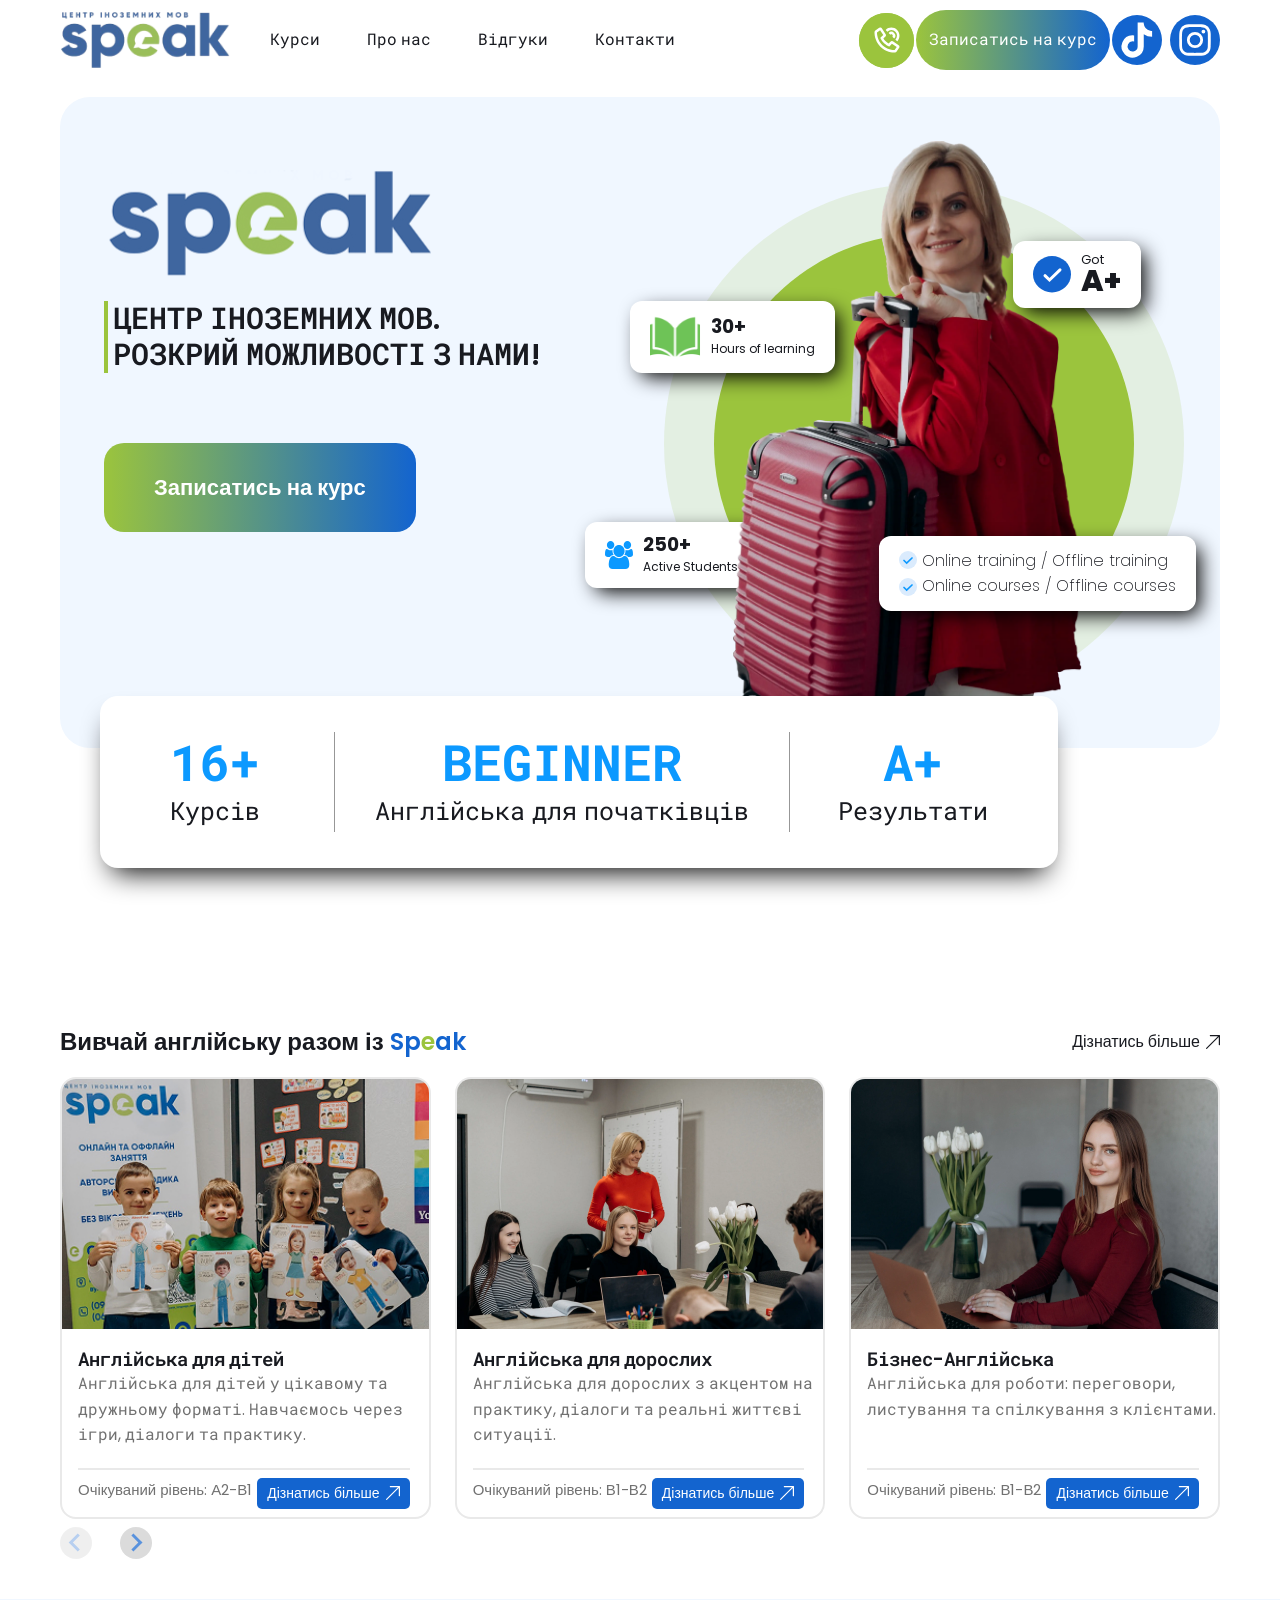
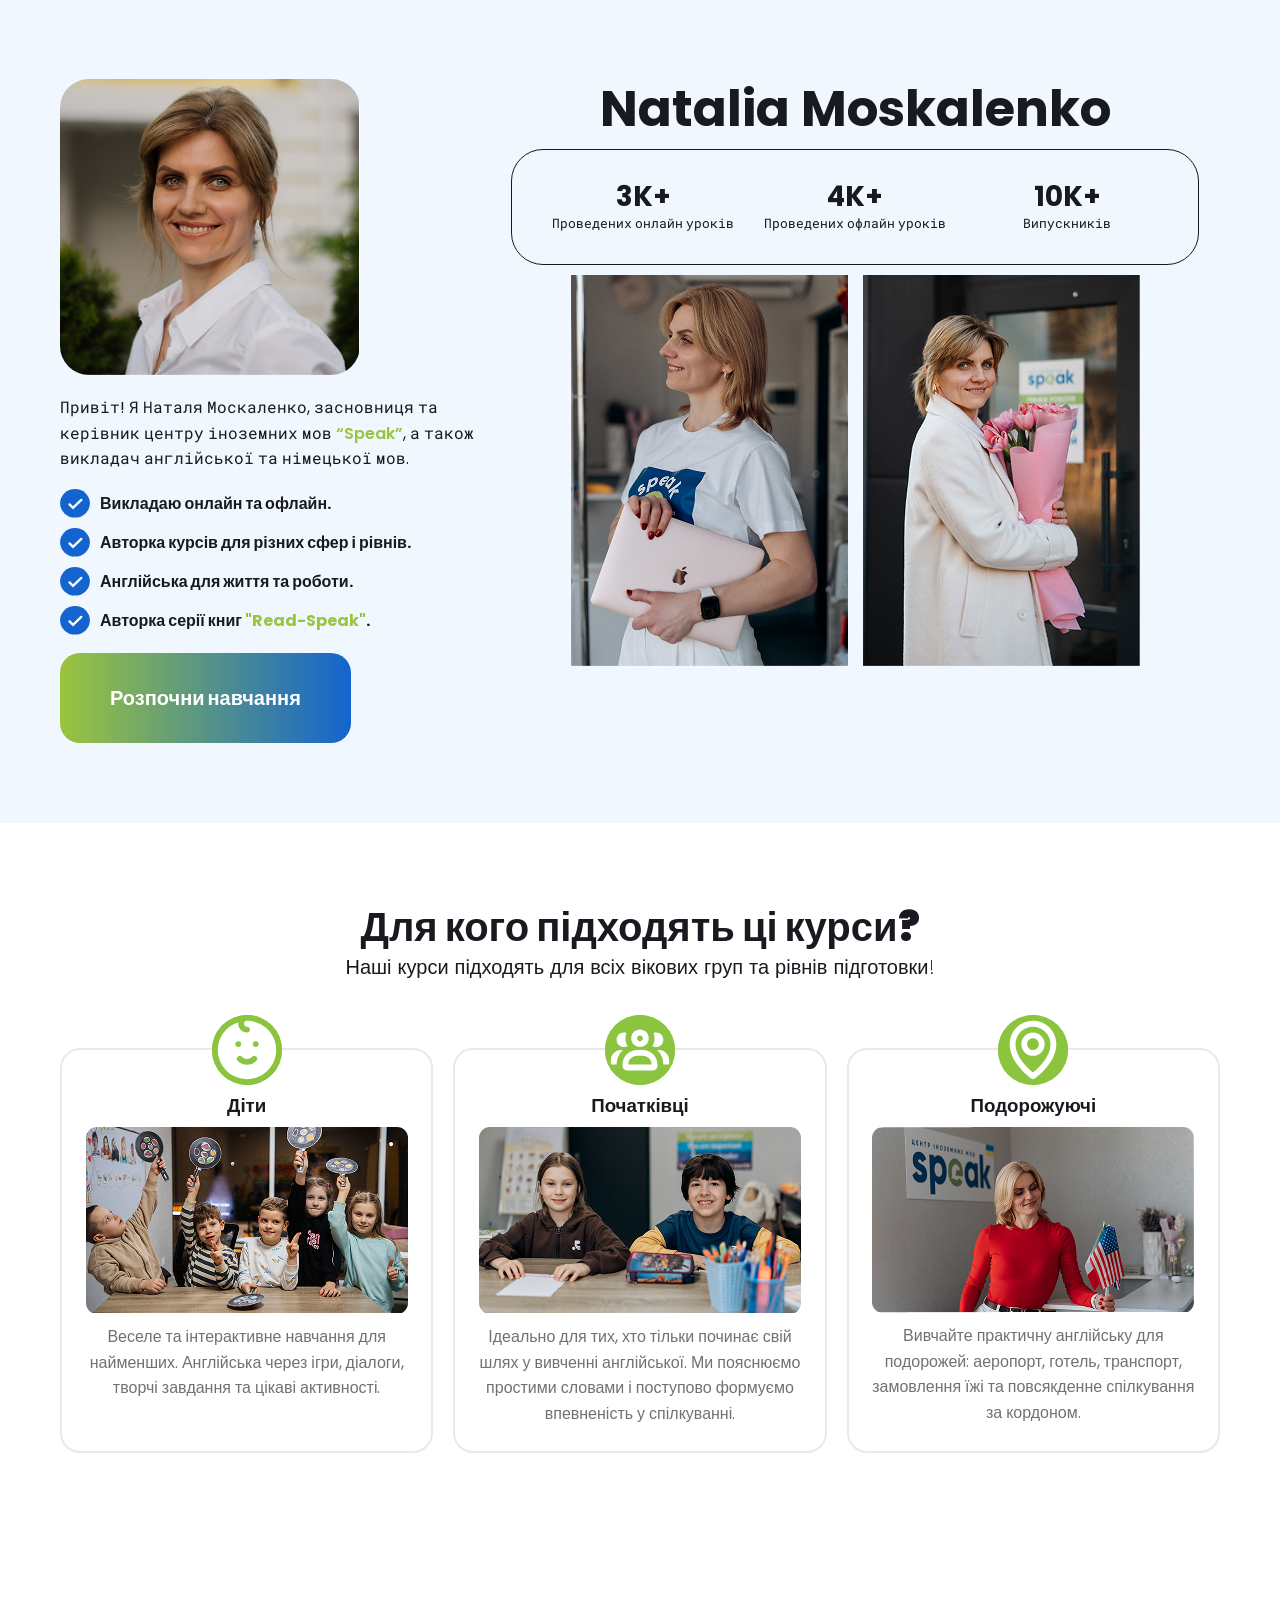
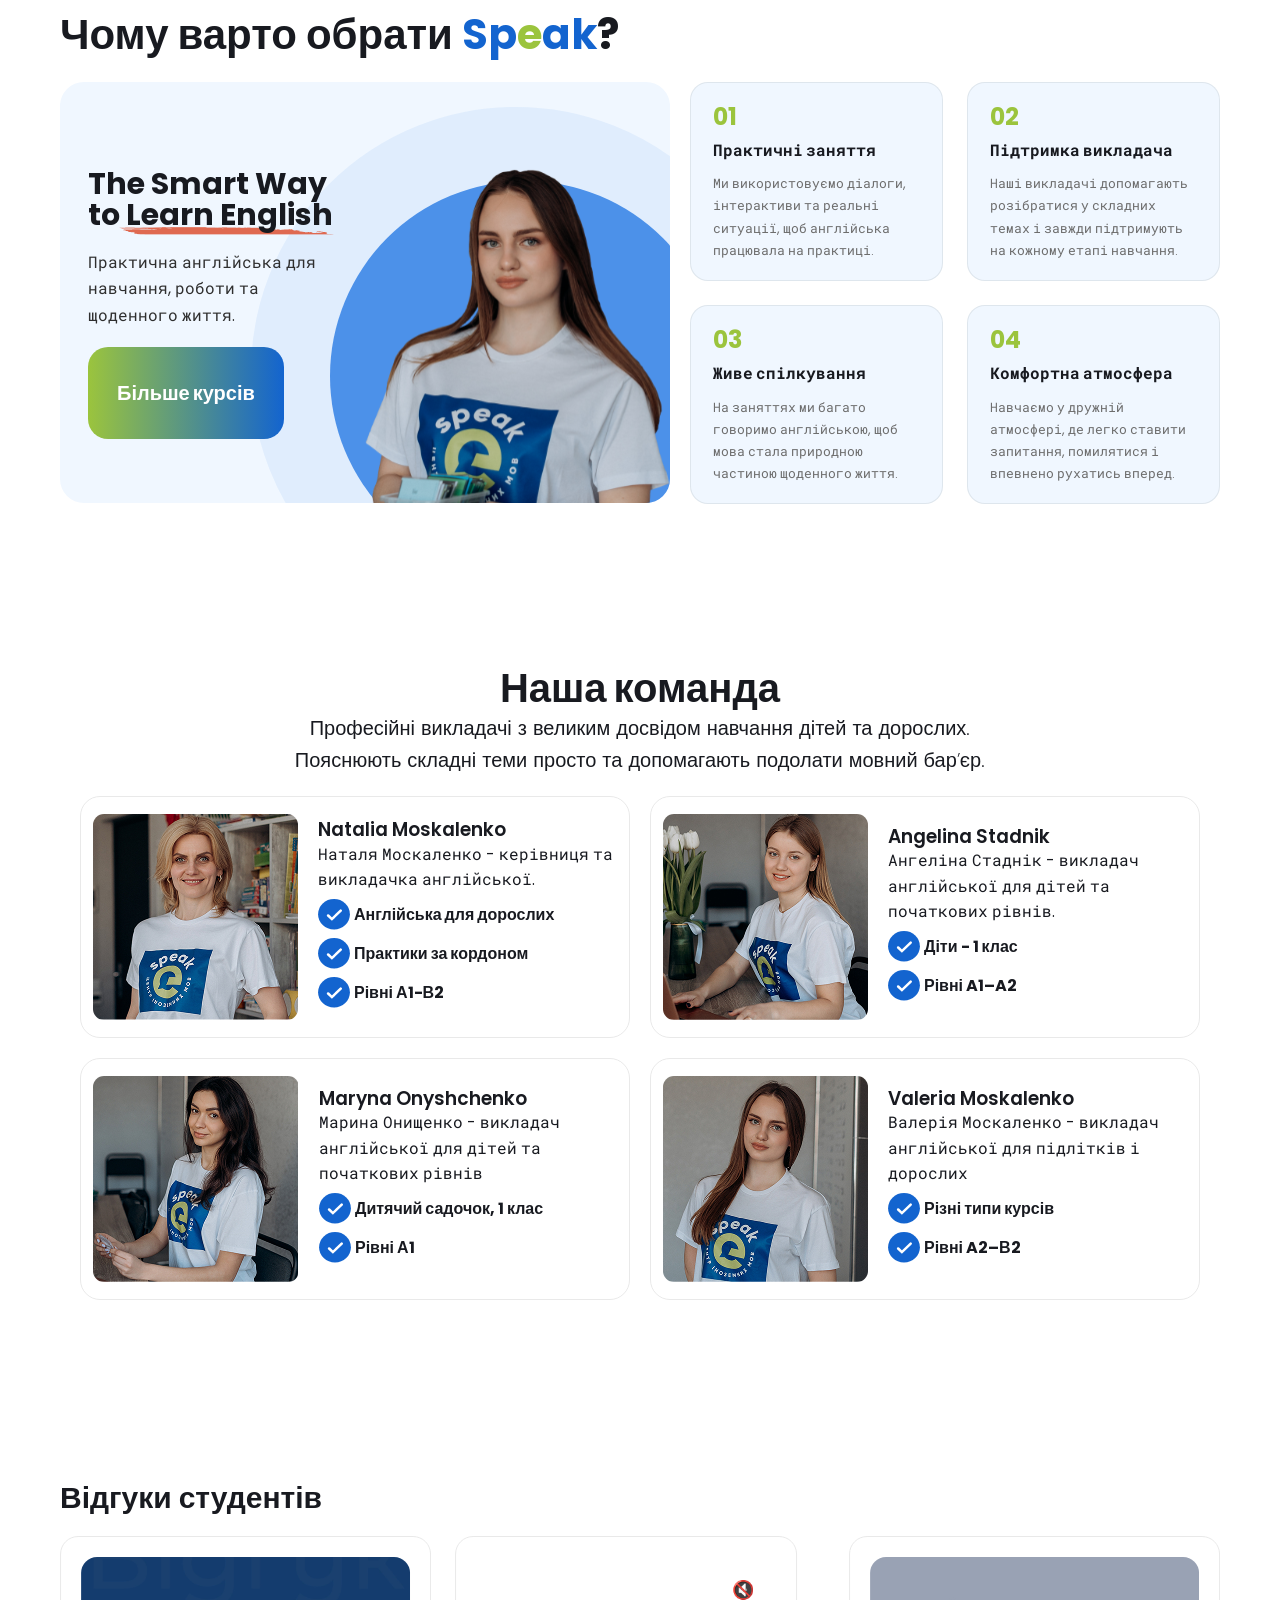
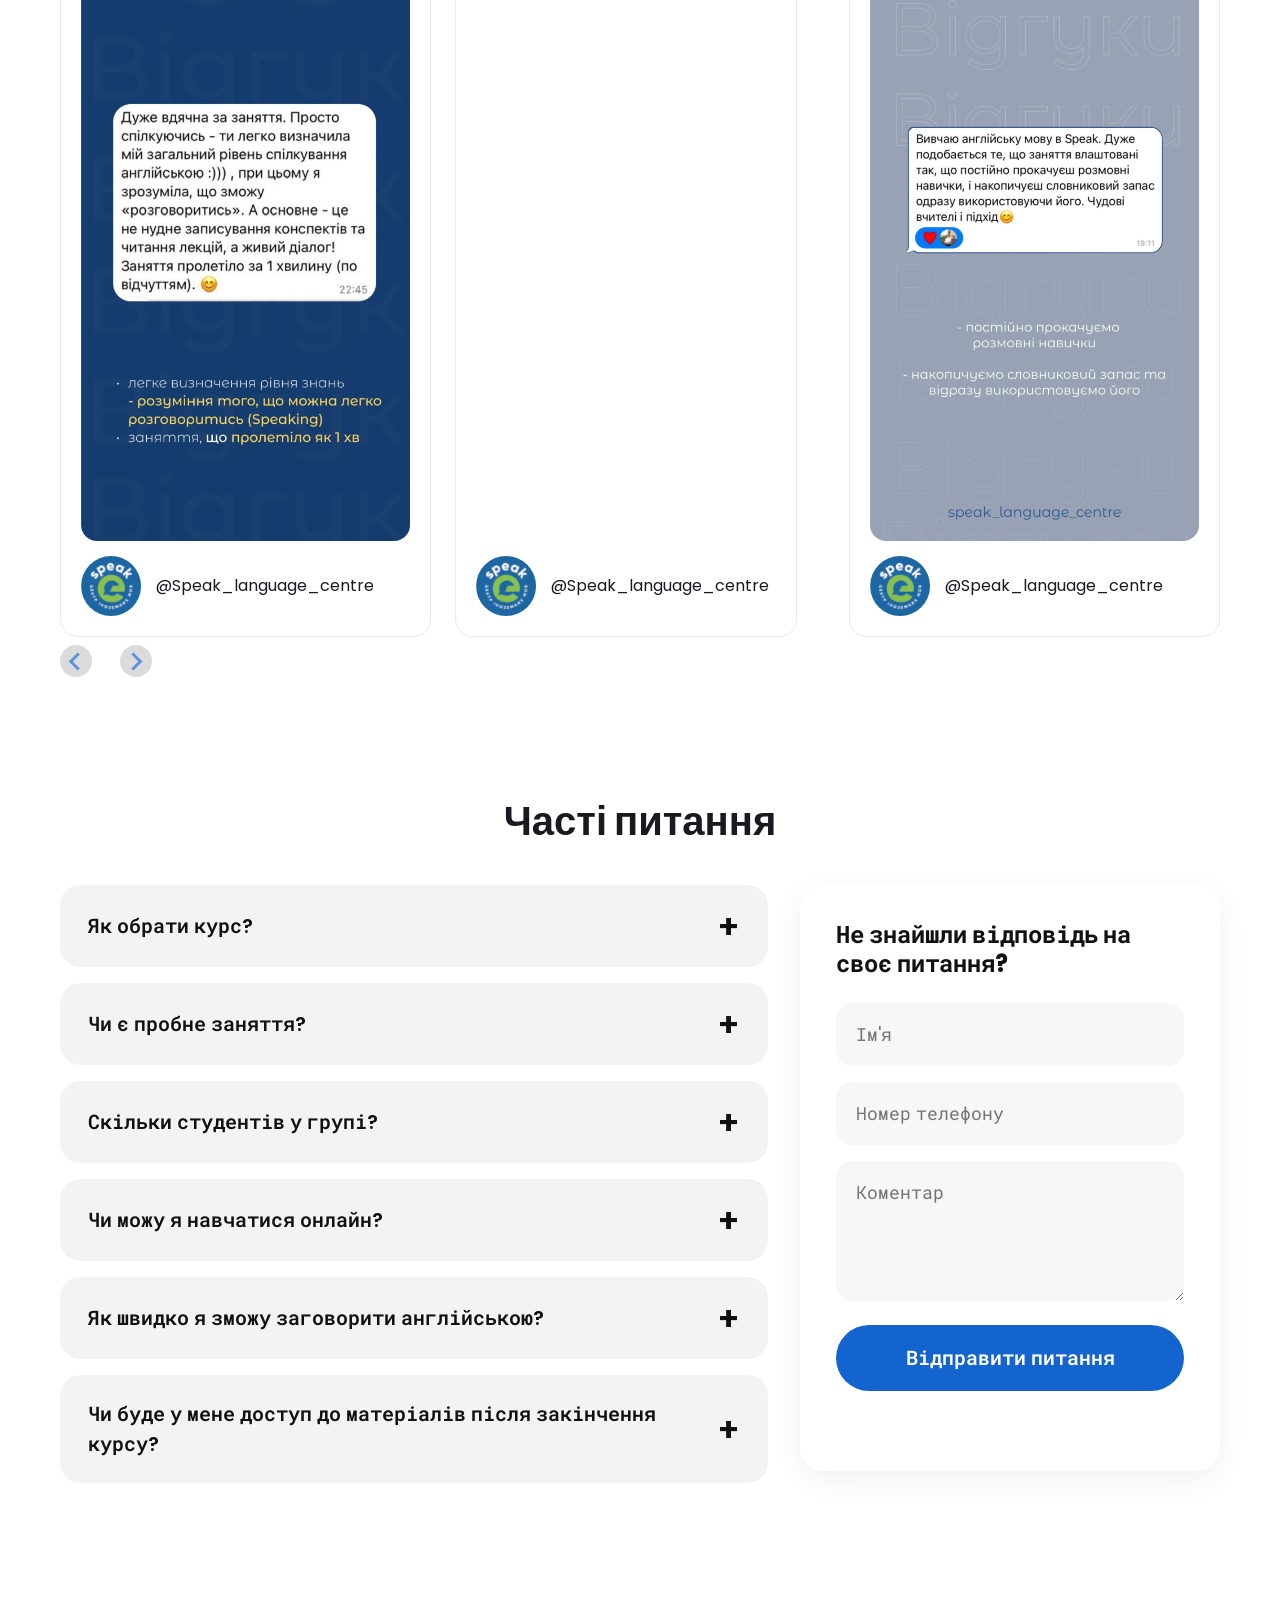
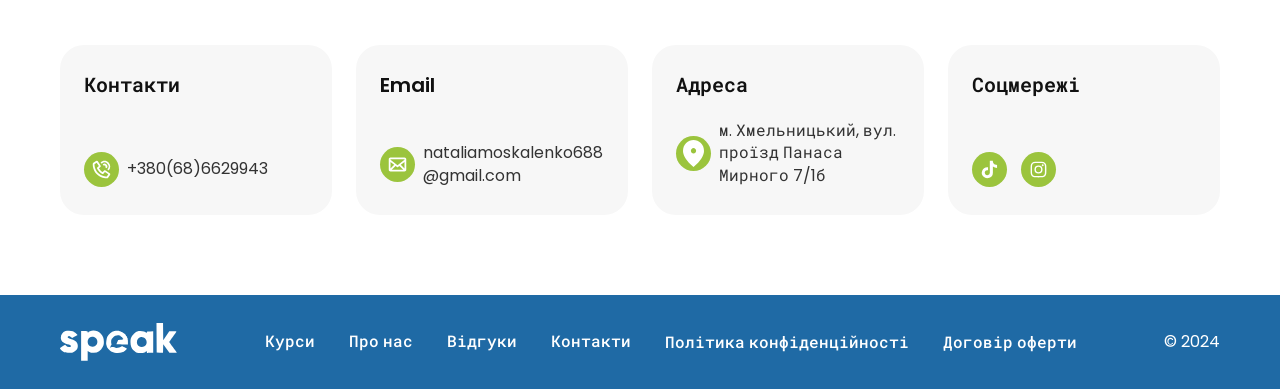
==== commit 2eda423e: "commit gebag SEO+mini problems V1" ====
--- a/index.html
+++ b/index.html
@@ -562,8 +562,8 @@
                                                       <img src="./assets/img/landing/team/card_2.jpg"
                                                             alt="Ангеліна Surname — викладачка англійської для дітей">
                                                       <div class="team__text">
-                                                            <h3>Angelina Surname</h3>
-                                                            <p>Ангеліна Surname - викладач англійської для дітей та
+                                                            <h3>Angelina Stadnik</h3>
+                                                            <p>Ангеліна Стаднік - викладач англійської для дітей та
                                                                   початкових рівнів.</p>
                                                             <ul class="skills__list">
                                                                   <li>Діти - 1 клас</li>
@@ -595,7 +595,7 @@
                                                             alt="Валерія Москаленко — викладачка англійської">
                                                       <div class="team__text">
                                                             <h3>Valeria Moskalenko</h3>
-                                                            <p>Валерія Surname - викладач англійської для підлітків і
+                                                            <p>Валерія Москаленко - викладач англійської для підлітків і
                                                                   дорослих</p>
                                                             <ul class="skills__list">
                                                                   <li>Різні типи курсів</li>
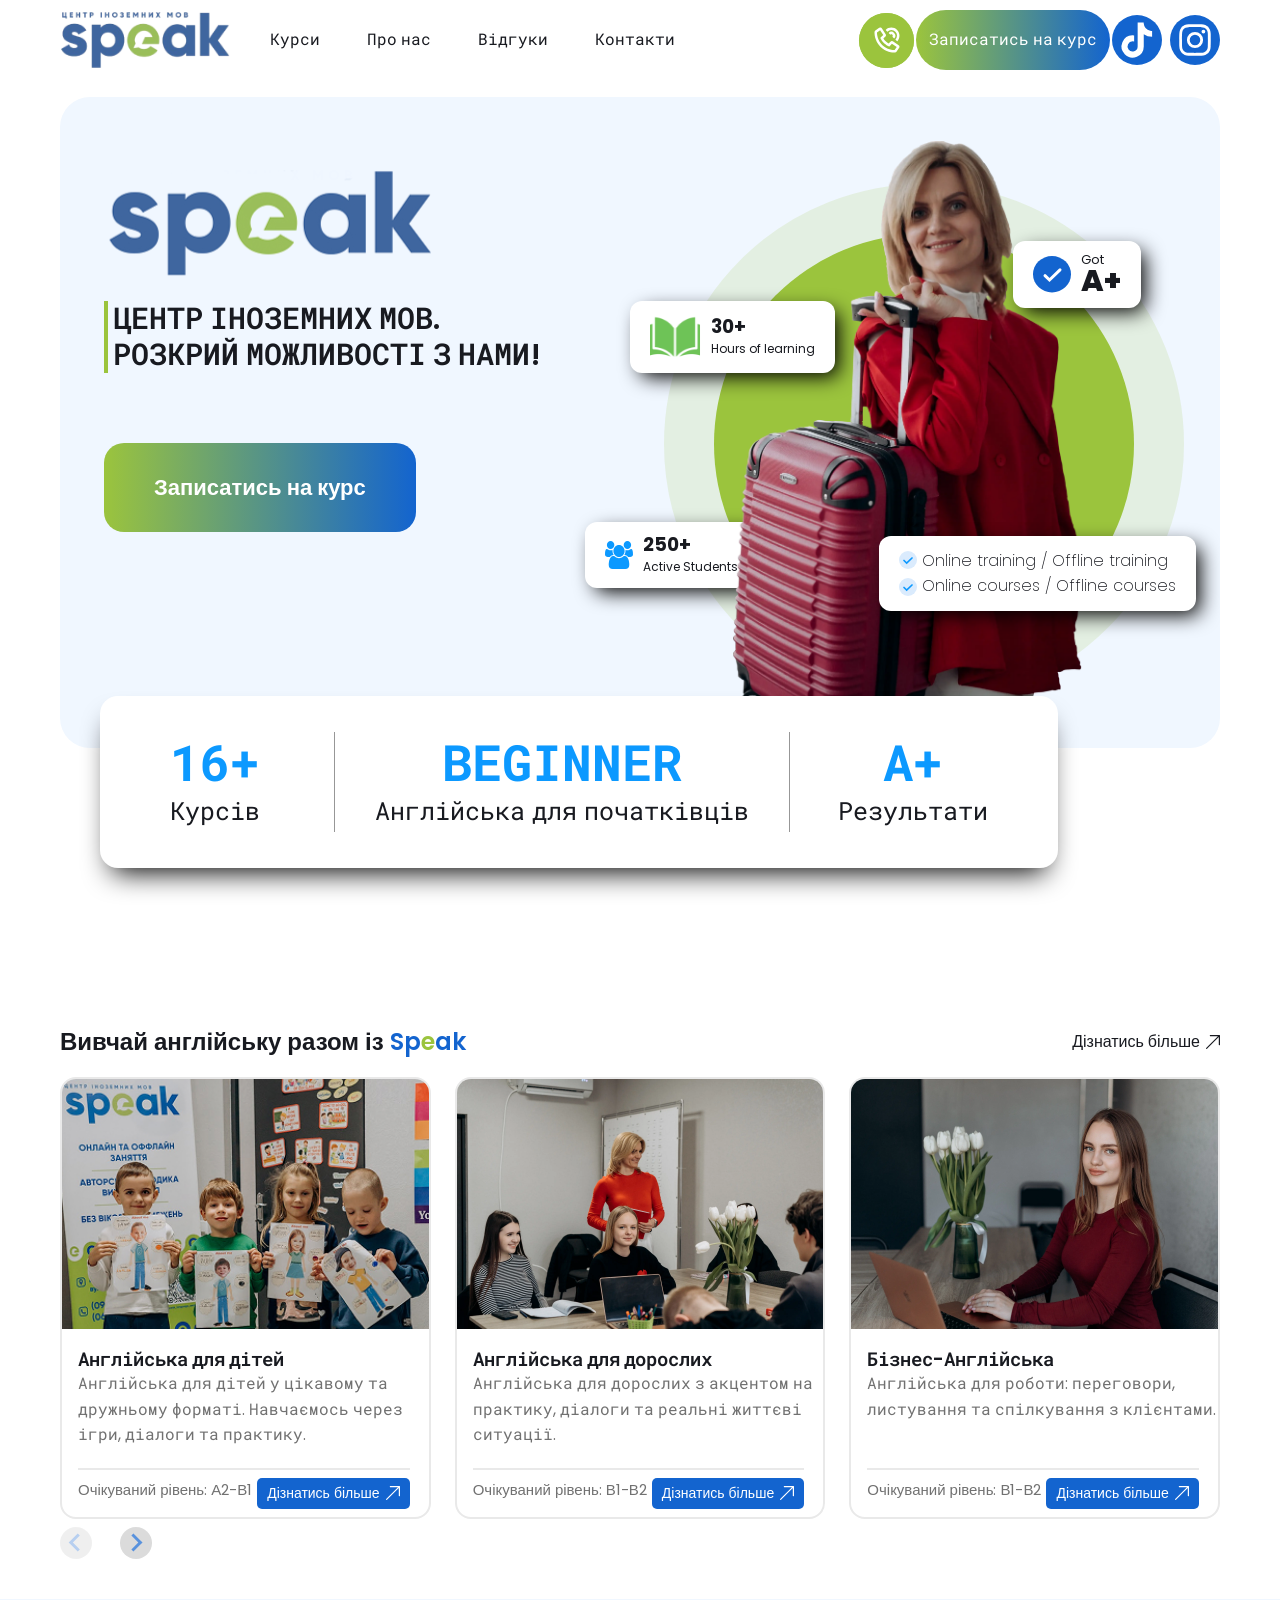
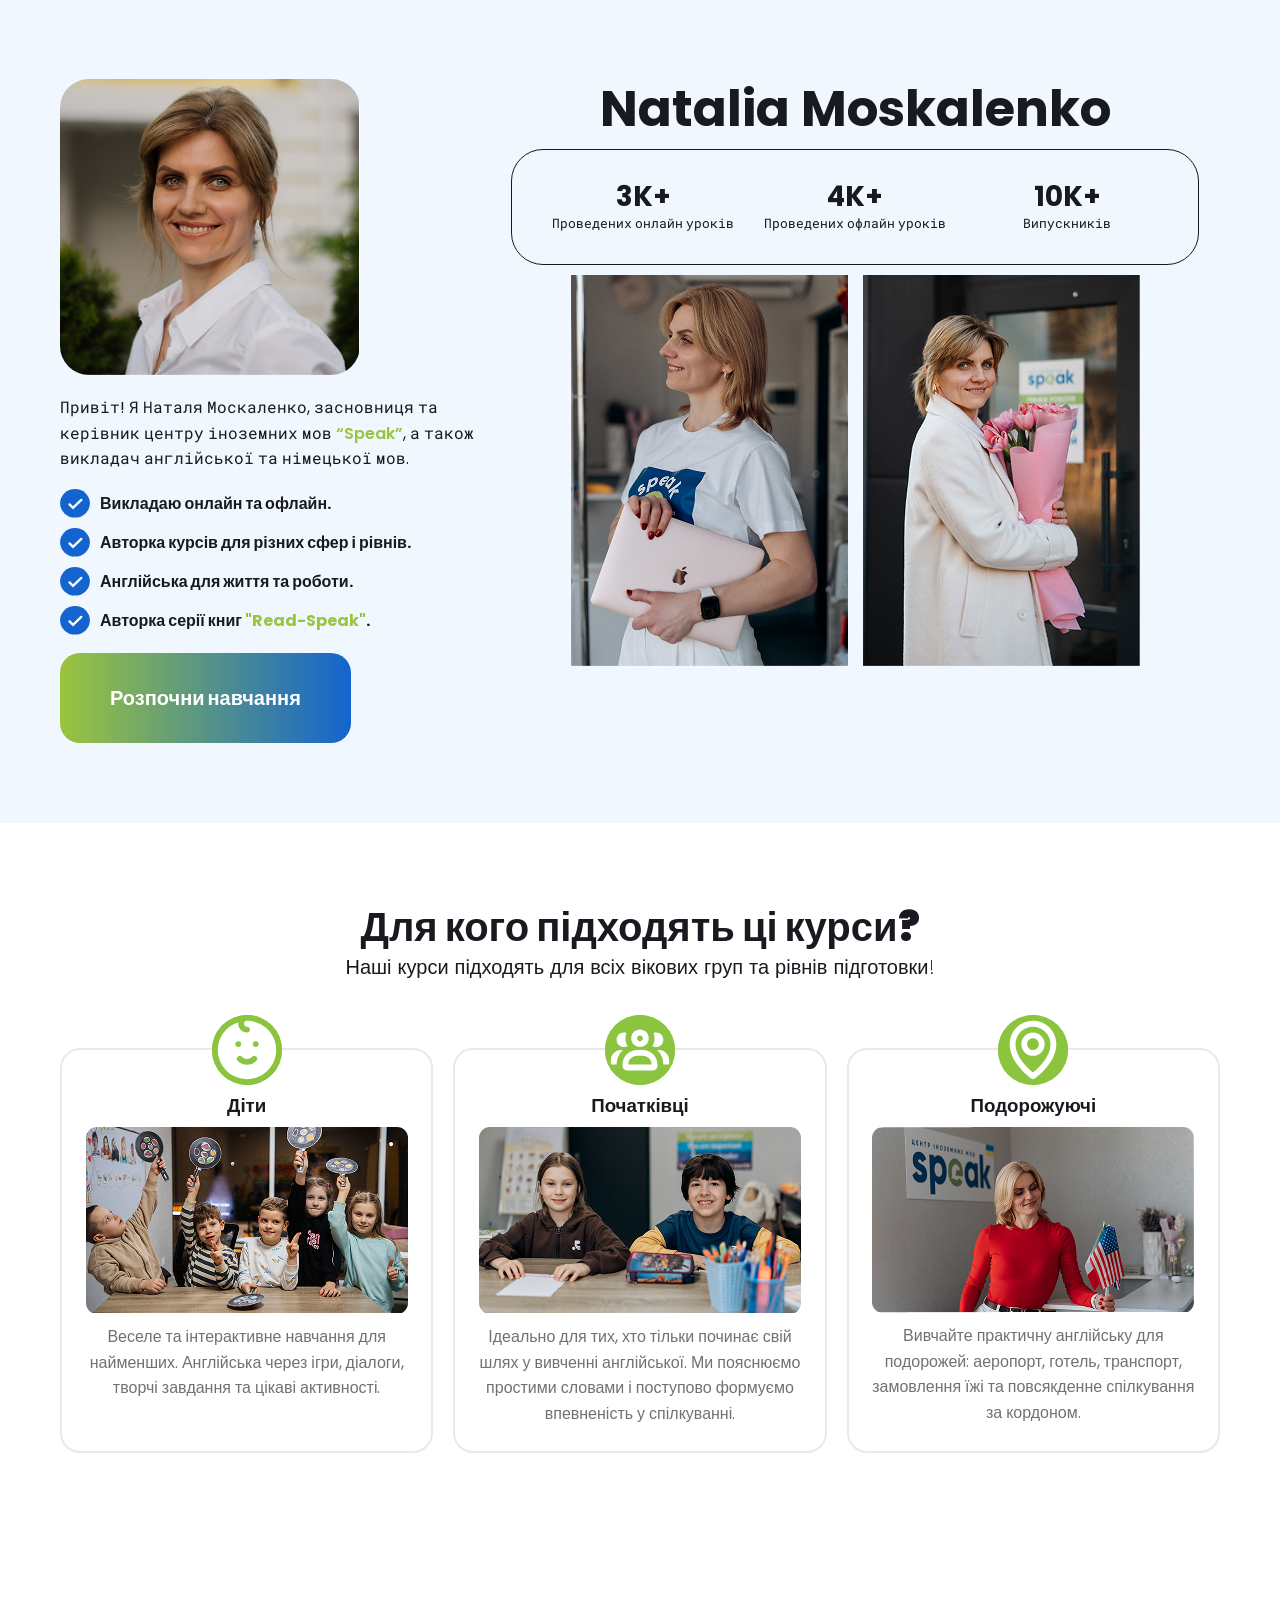
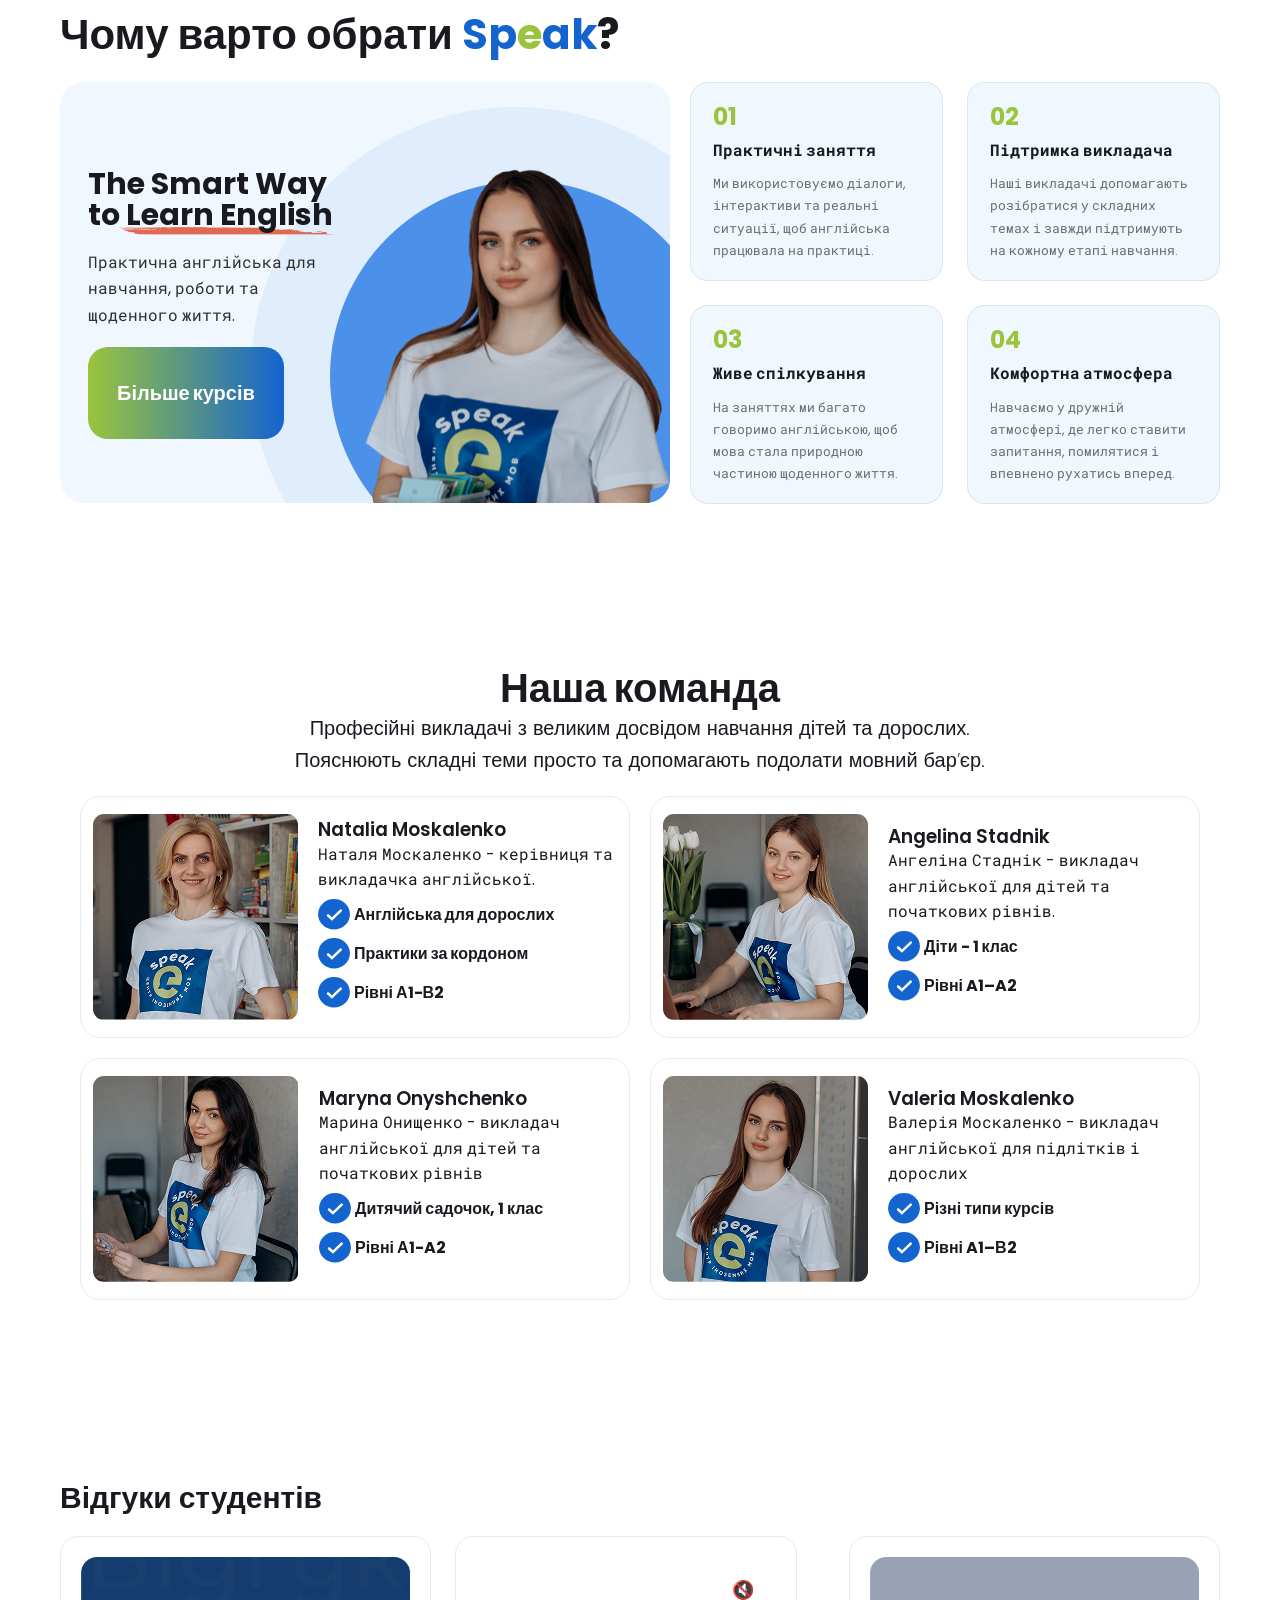
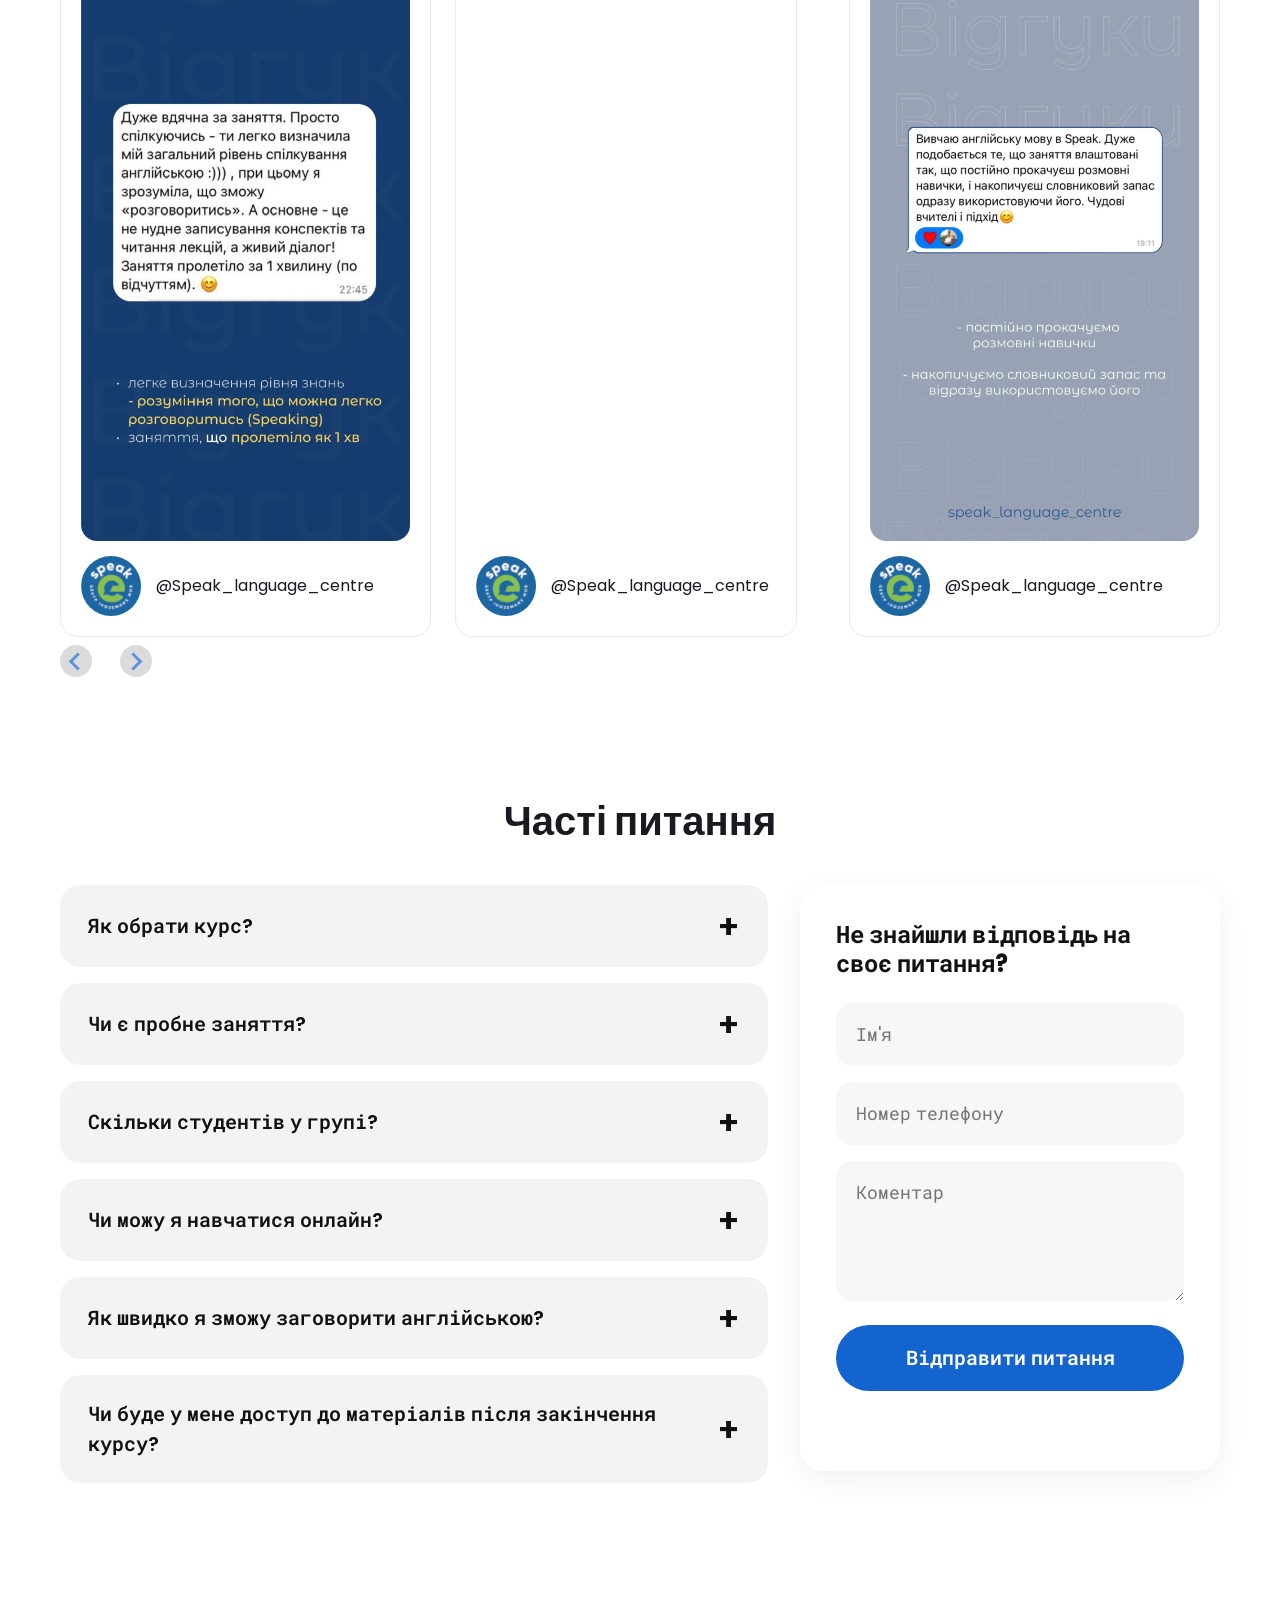
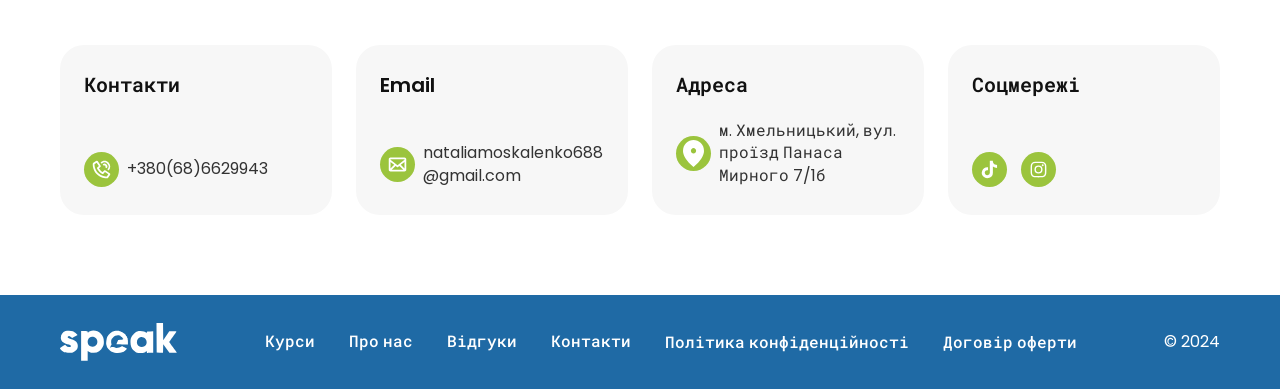
==== commit b01d0d62: "commit gebag SEO+mini problems V3" ====
--- a/index.html
+++ b/index.html
@@ -583,7 +583,7 @@
                                                                   початкових рівнів</p>
                                                             <ul class="skills__list">
                                                                   <li>Дитячий садочок, 1 клас</li>
-                                                                  <li>Рівні А1</li>
+                                                                  <li>Рівні А1-A2</li>
                                                             </ul>
                                                       </div>
                                                 </div>
@@ -599,7 +599,7 @@
                                                                   дорослих</p>
                                                             <ul class="skills__list">
                                                                   <li>Різні типи курсів</li>
-                                                                  <li>Рівні A2–В2</li>
+                                                                  <li>Рівні A1–В2</li>
                                                             </ul>
                                                       </div>
                                                 </div>
@@ -662,6 +662,7 @@
                                                       </div>
                                                 </div>
                                           </li>
+
                                           <!-- SLIDE -->
                                           <li class="splide__slide">
                                                 <div class="review-card">
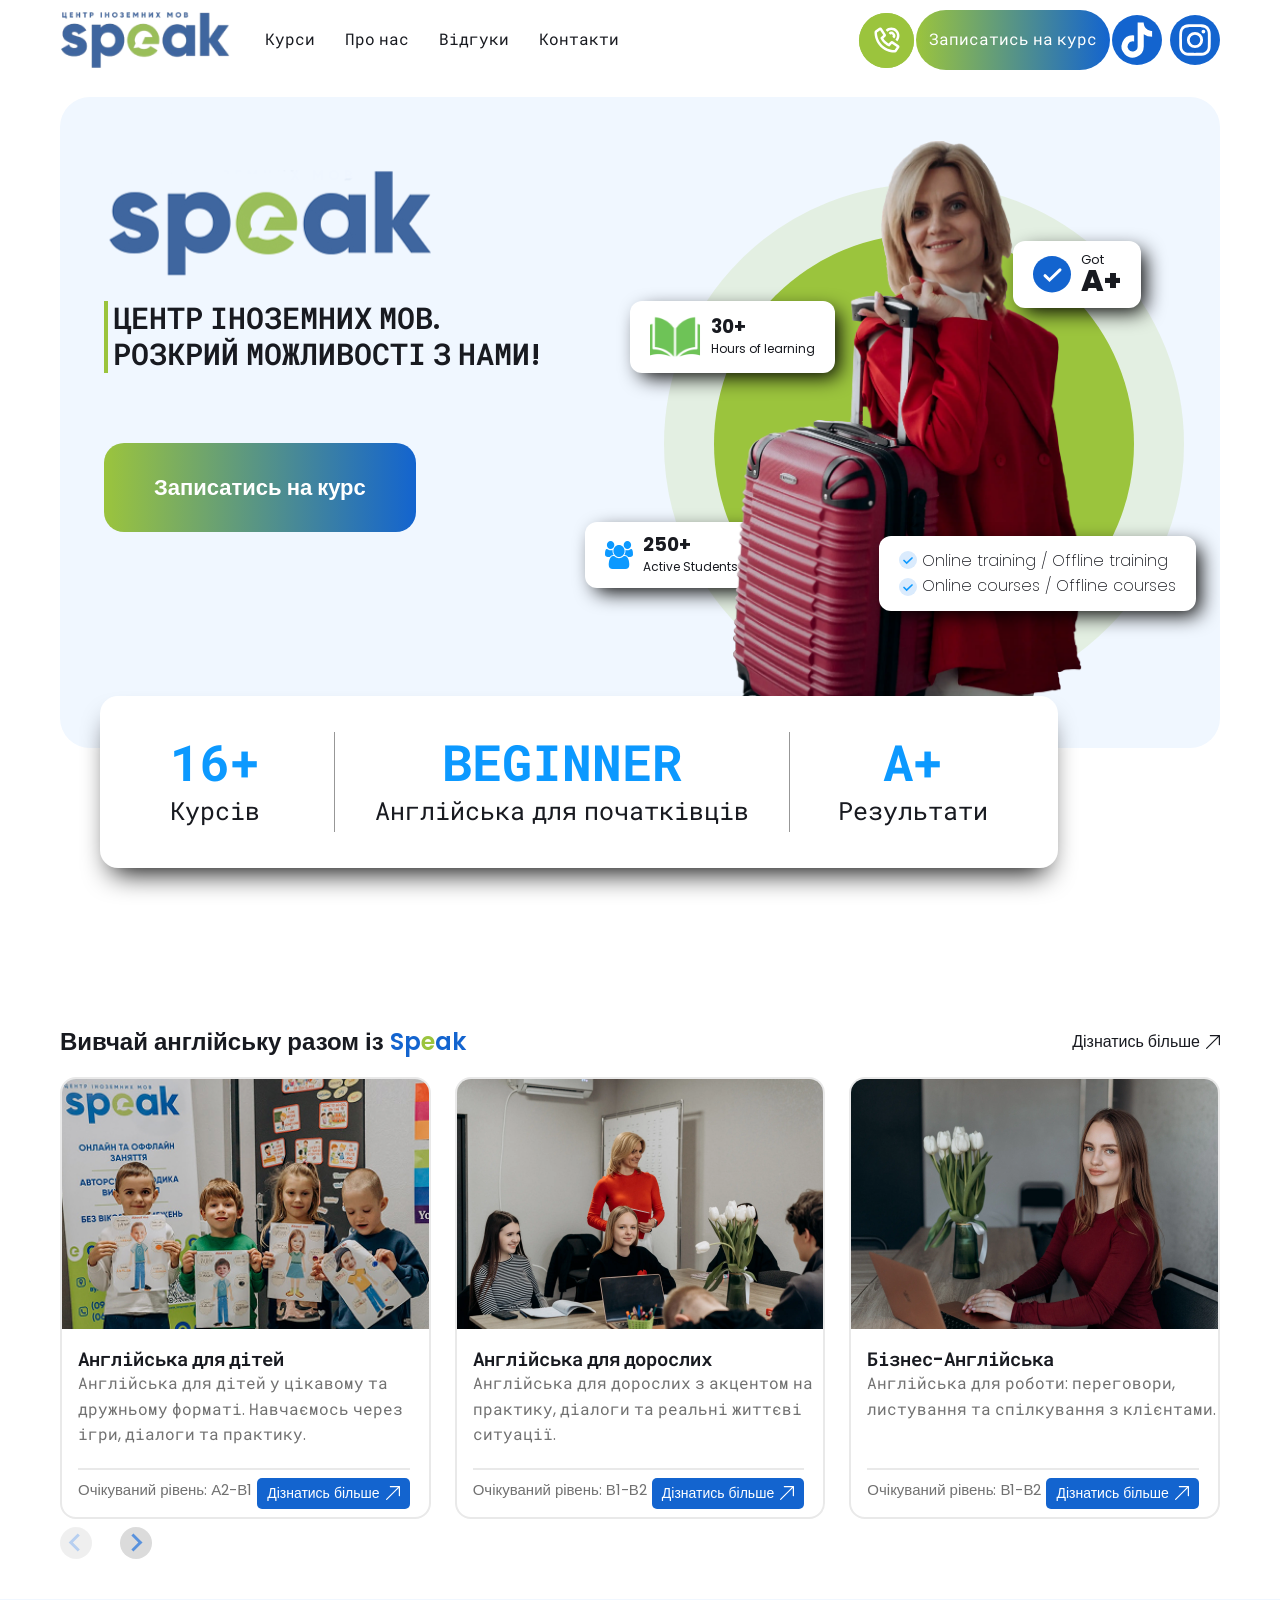
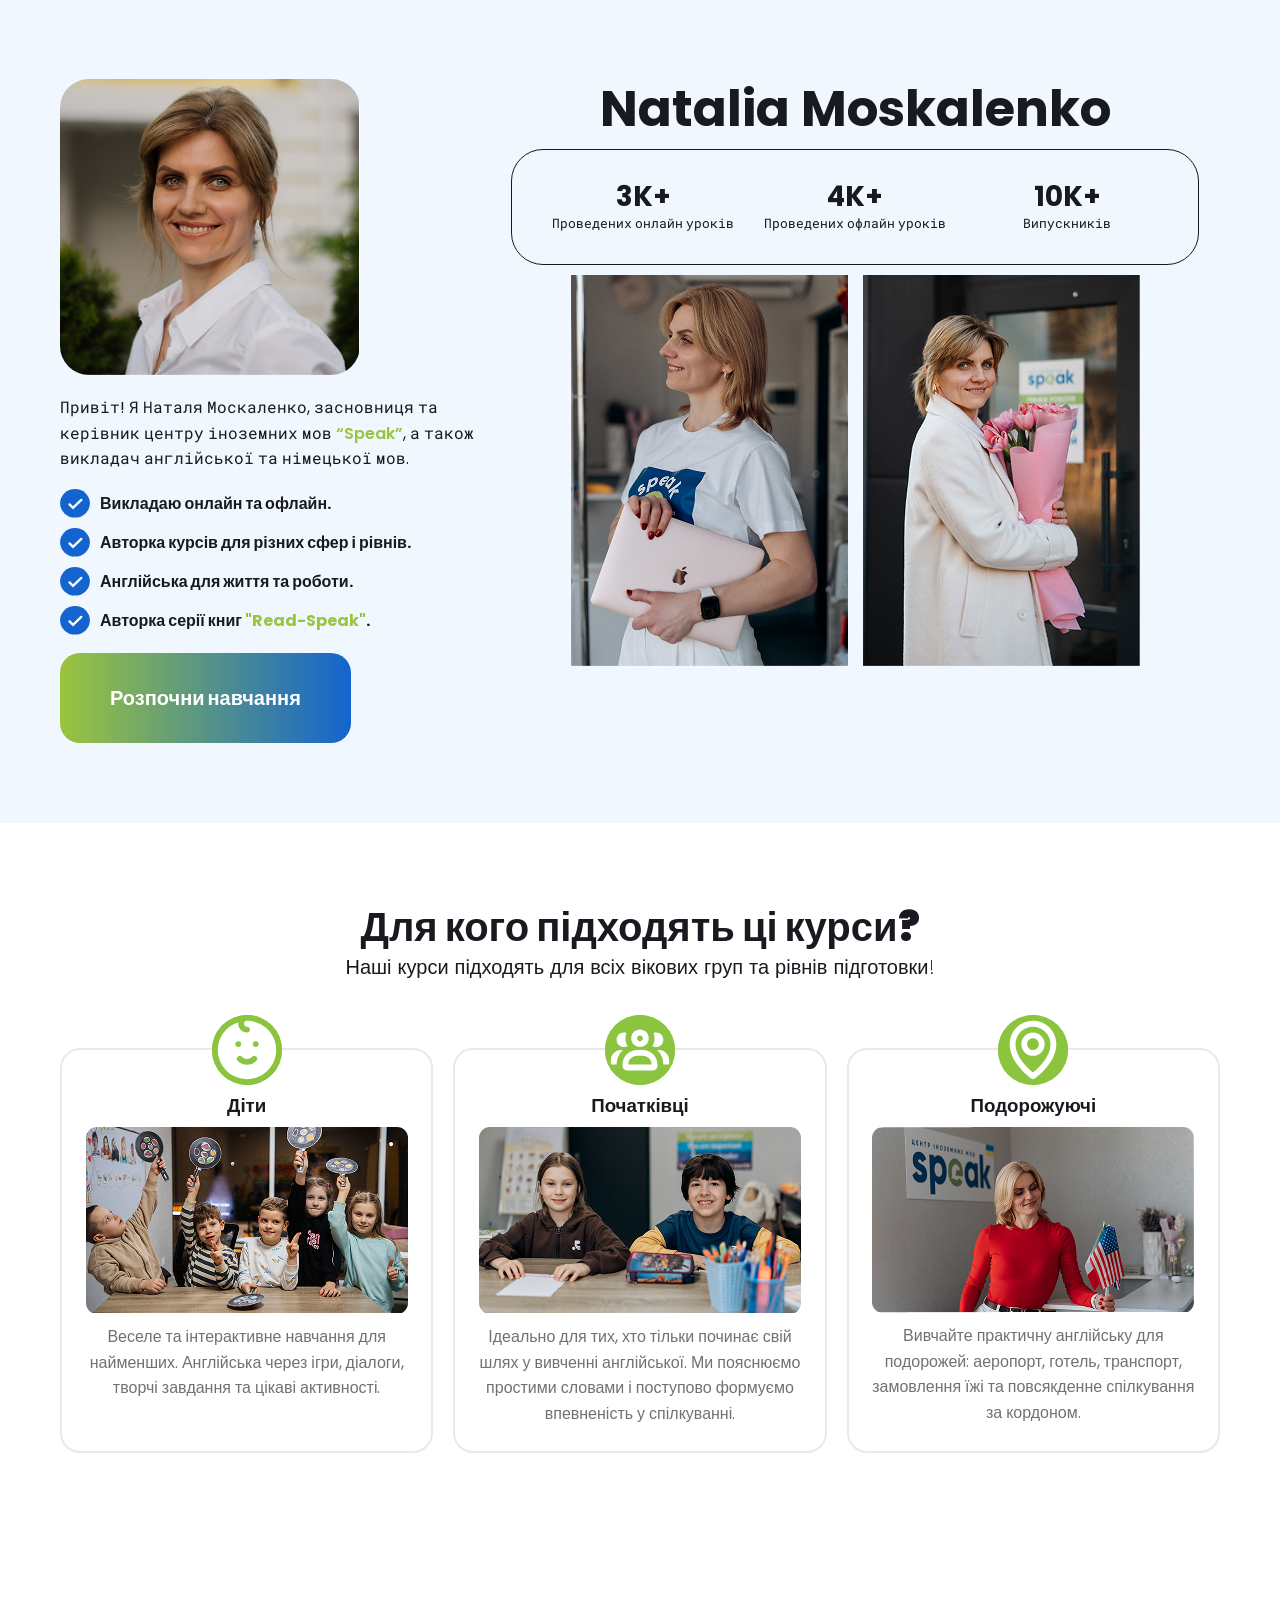
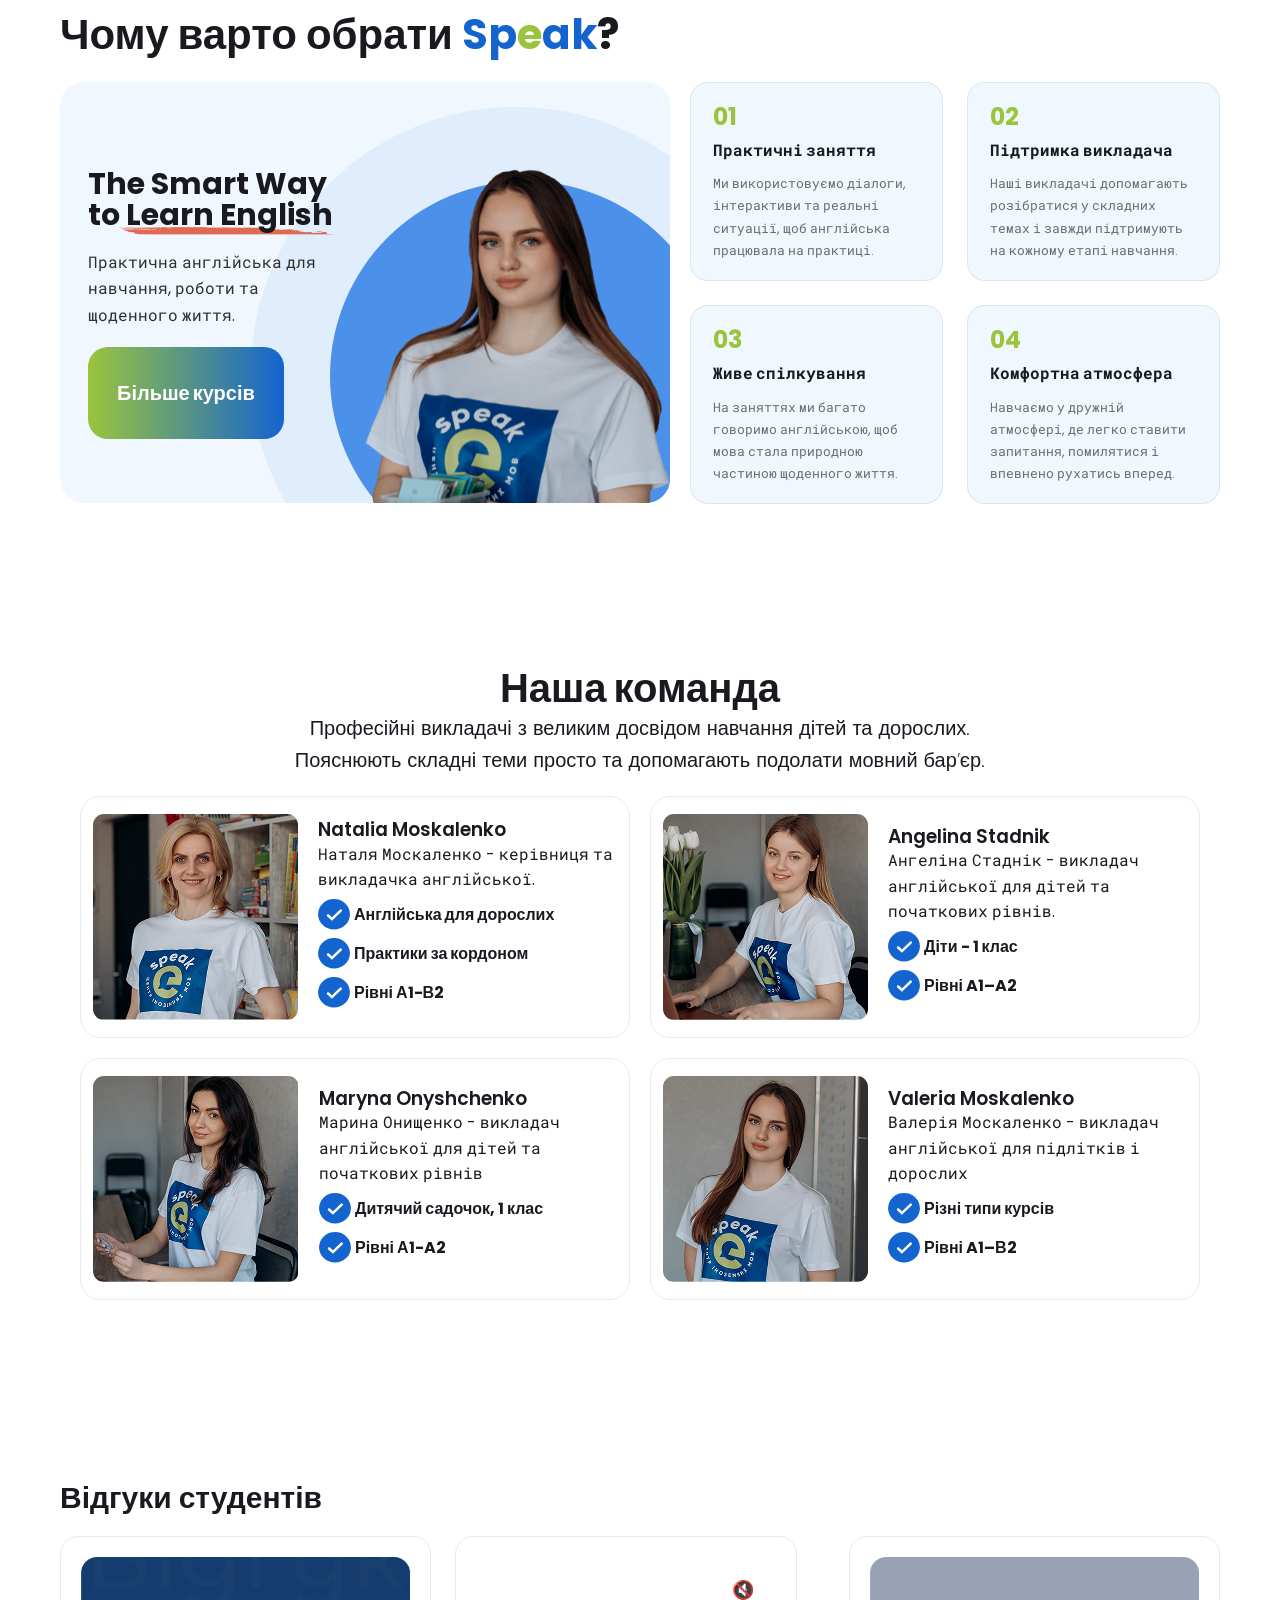
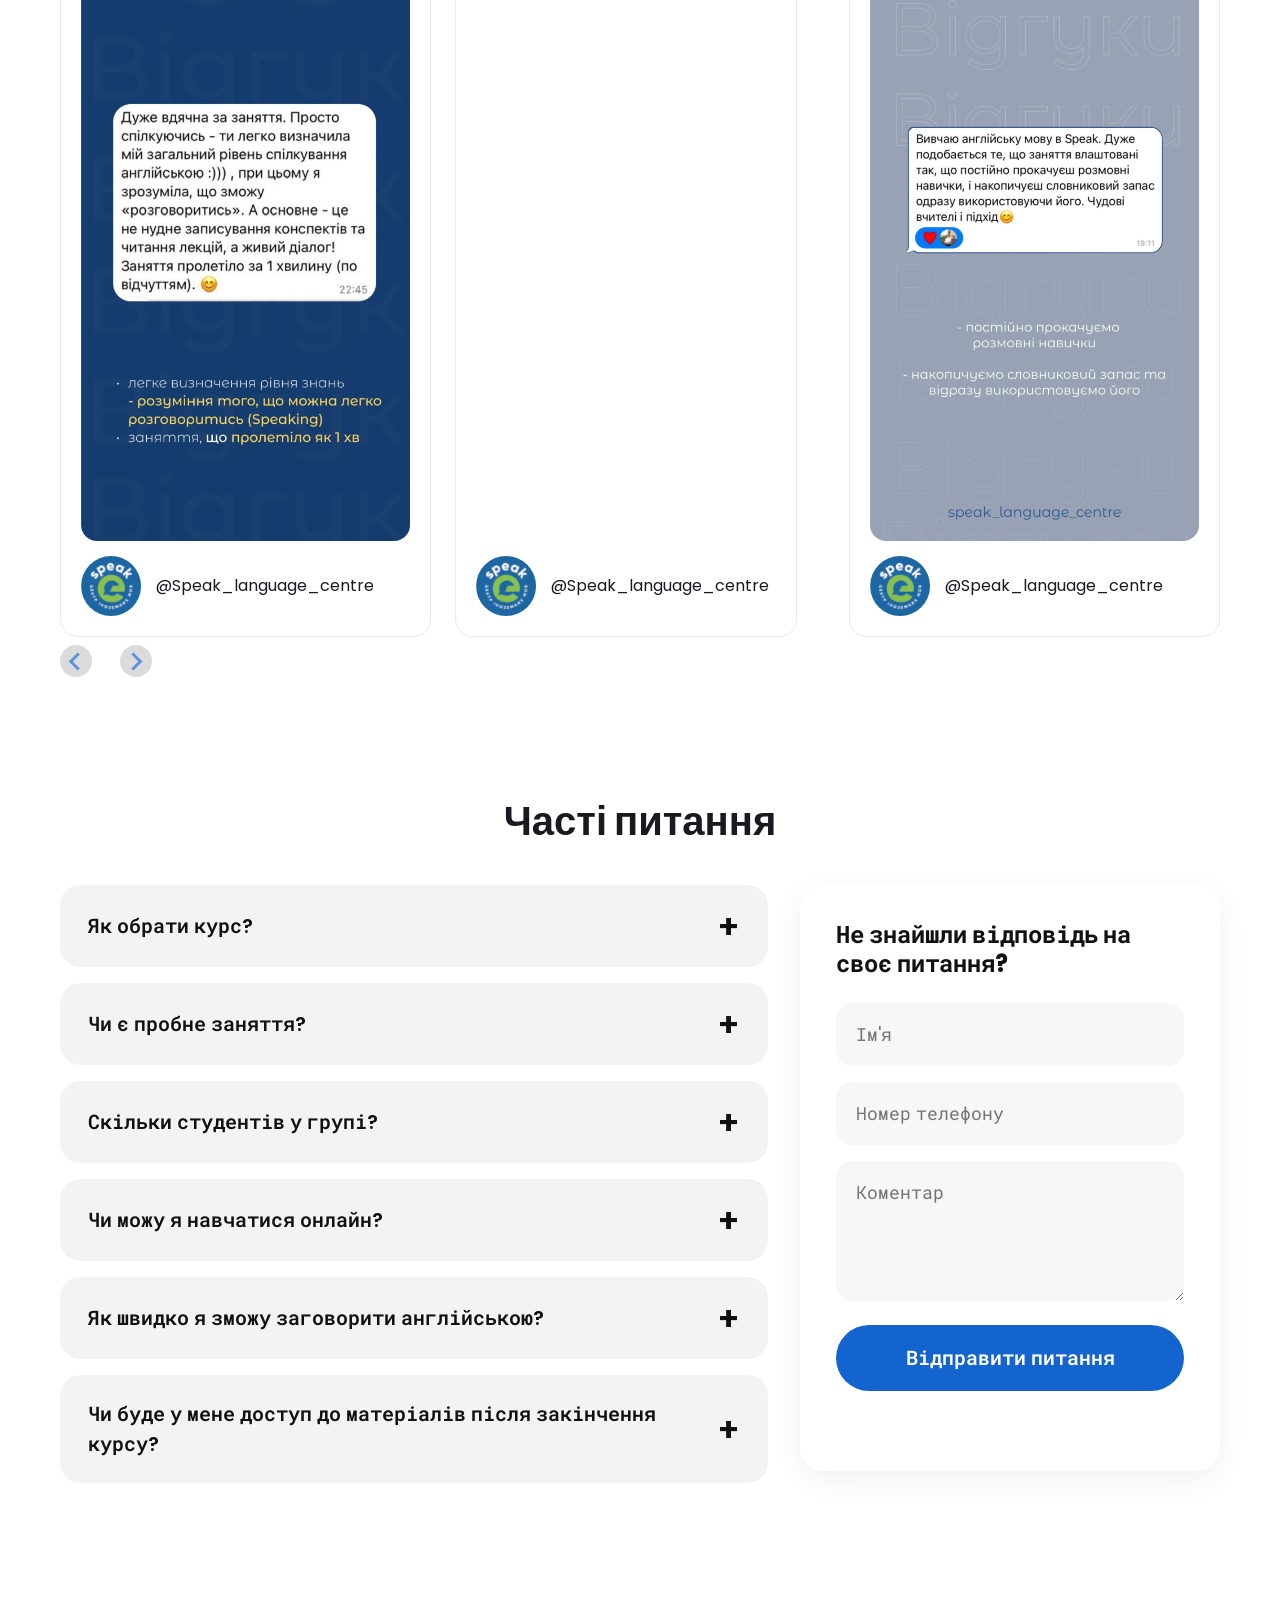
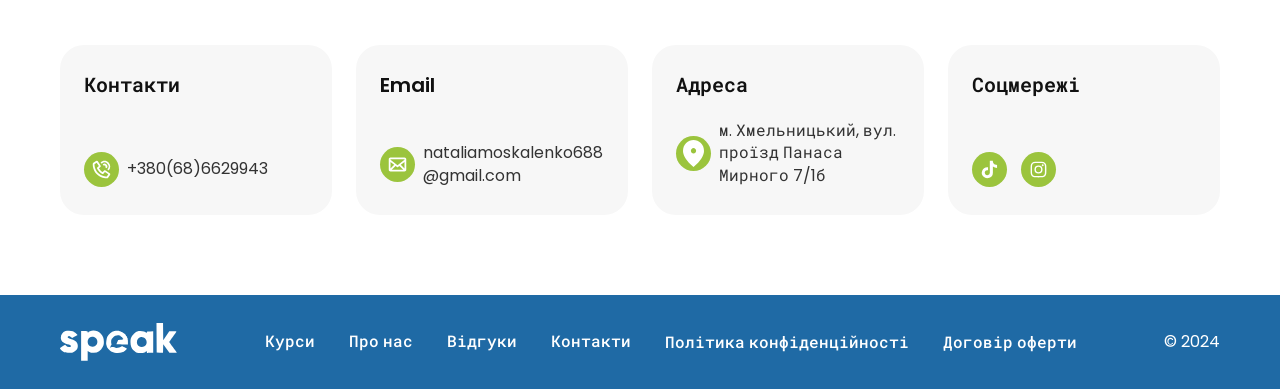
==== commit c1de2df7: "commit last vesion" ====
--- a/index.html
+++ b/index.html
@@ -810,32 +810,6 @@
                                                       </div>
                                                 </div>
                                           </li>
-
-                                          <!-- VIDEO SLIDE -->
-                                          <li class="splide__slide">
-                                                <div class="review-card review-card--video">
-                                                      <div class="review-video">
-                                                            <video class="review-video__media" autoplay muted loop
-                                                                  playsinline>
-                                                                  <source src="./assets/img/landing/reviews/card_10.MP4"
-                                                                        type="video/mp4" />
-                                                            </video>
-
-                                                            <button class="review-video__sound is-muted" type="button"
-                                                                  aria-label="Увімкнути звук">
-                                                                  🔇
-                                                            </button>
-                                                      </div>
-
-                                                      <div class="review-author">
-                                                            <img src="./assets/img/landing/reviews/users/card_1.svg"
-                                                                  alt="user">
-                                                            <div class="user__nikname">
-                                                                  <span>@Speak_language_centre</span>
-                                                            </div>
-                                                      </div>
-                                                </div>
-                                          </li>
                                     </ul>
                               </div>
                         </div>
--- a/assets/css/components.css
+++ b/assets/css/components.css
@@ -52,7 +52,7 @@
 
 .header__right {
       display: flex;
-      gap: 30px;
+      gap: 25px;
       align-items: center;
 }
 
@@ -65,7 +65,7 @@
 .navigation ul {
       display: flex;
       flex-direction: row;
-      gap: 27px;
+      gap: 10px;
       align-items: center;
       color: var(--text-color-black);
 
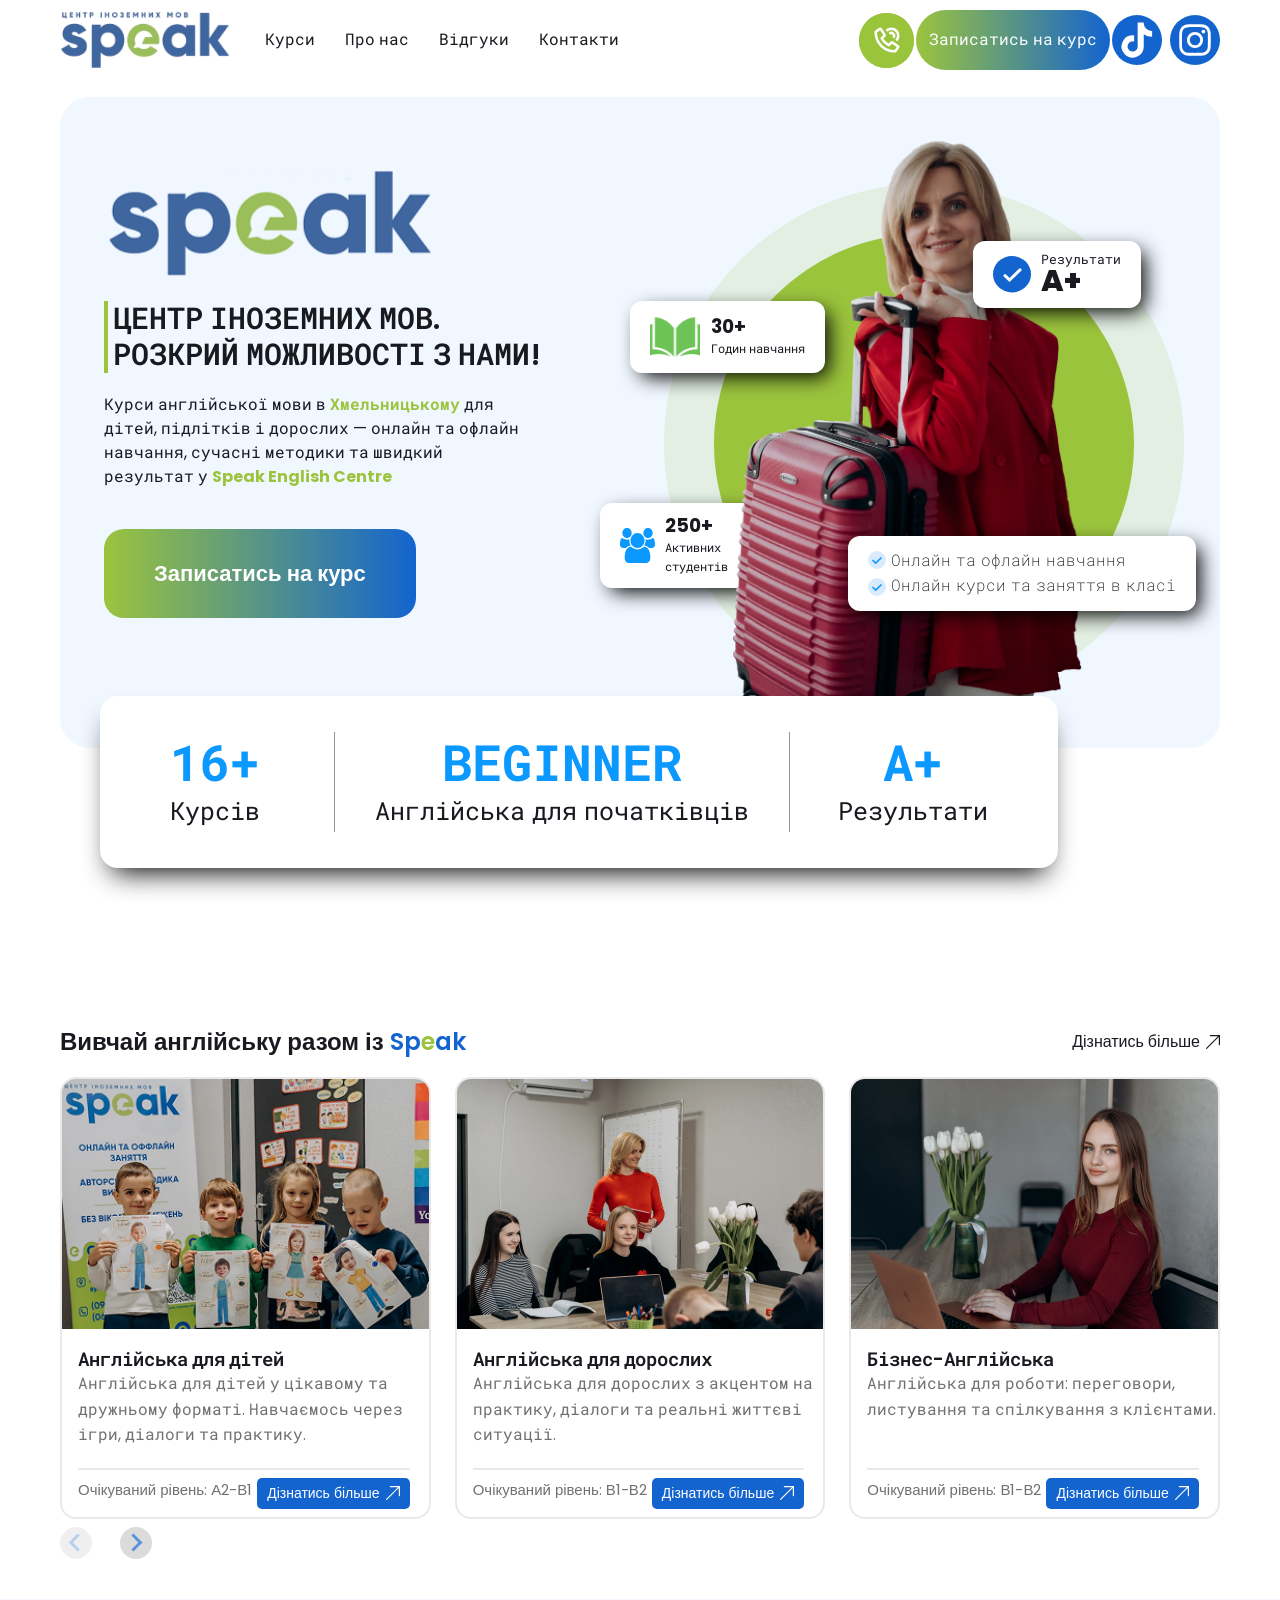
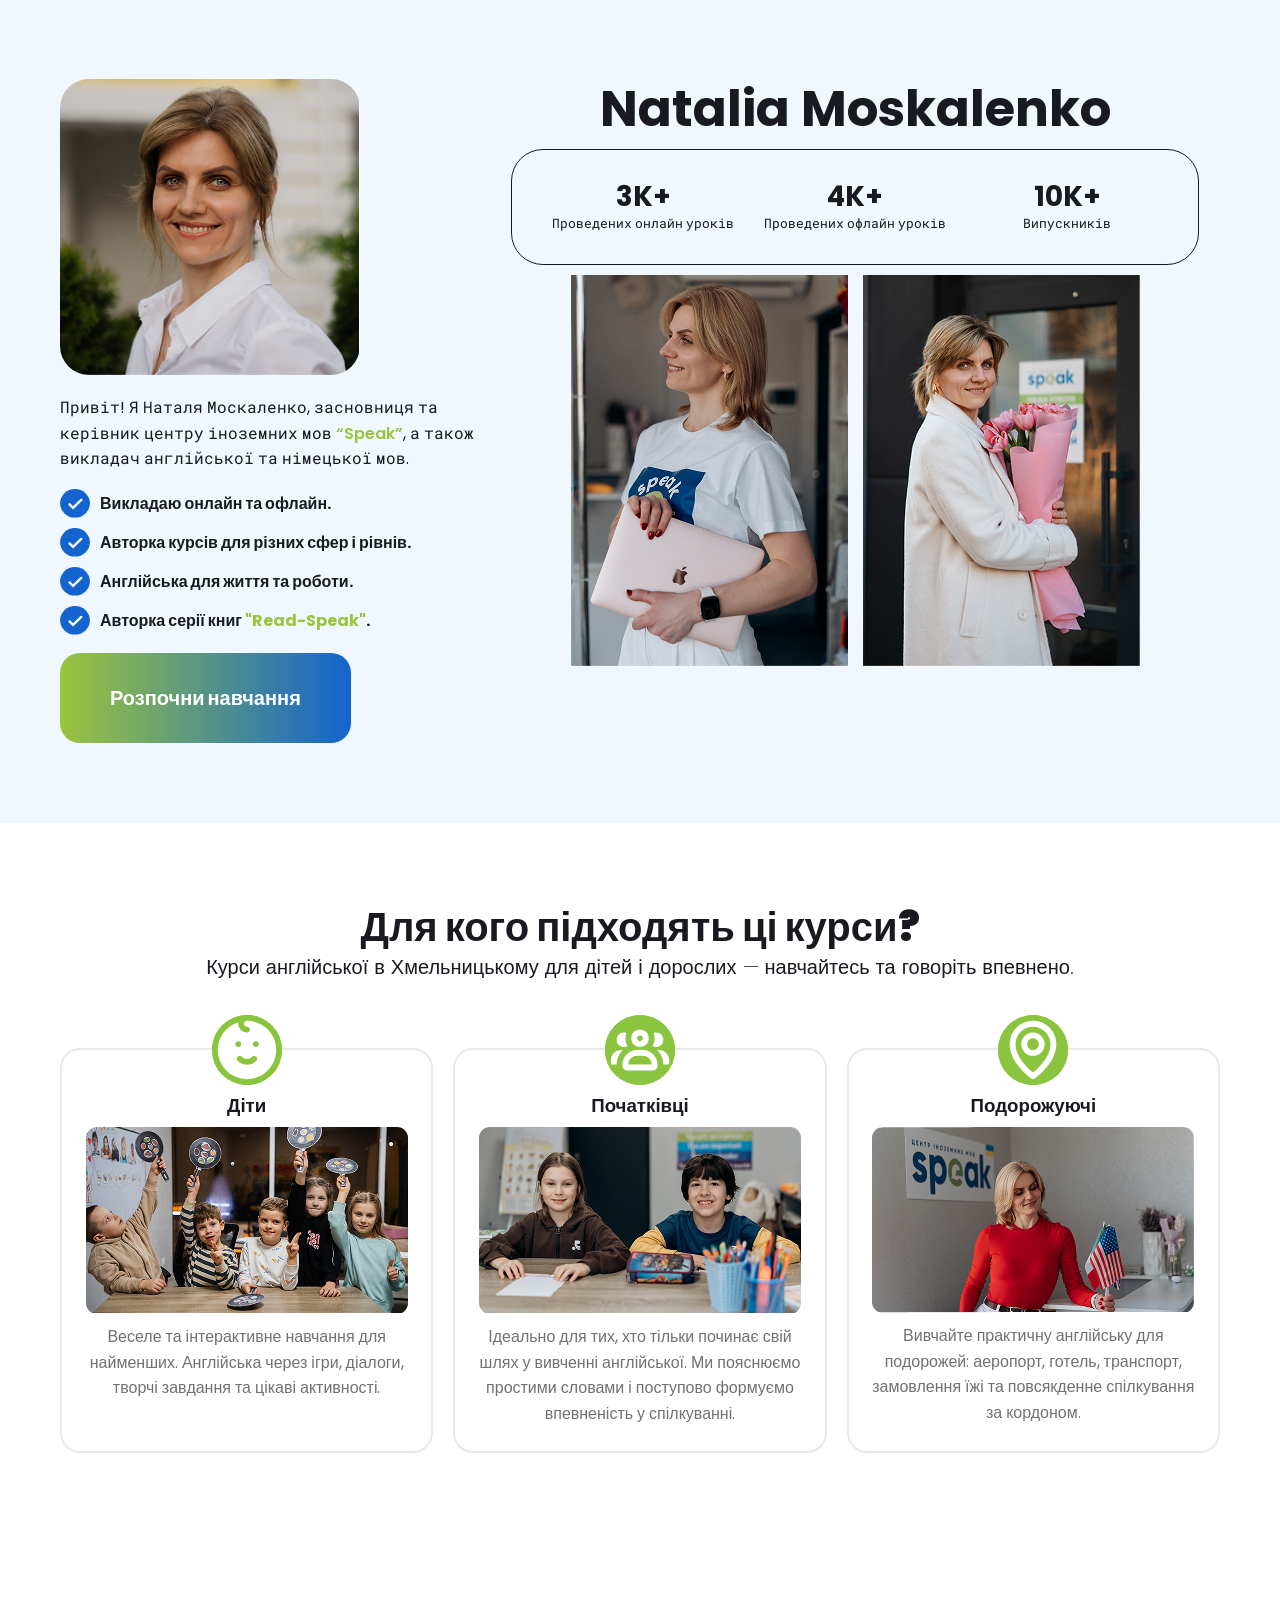
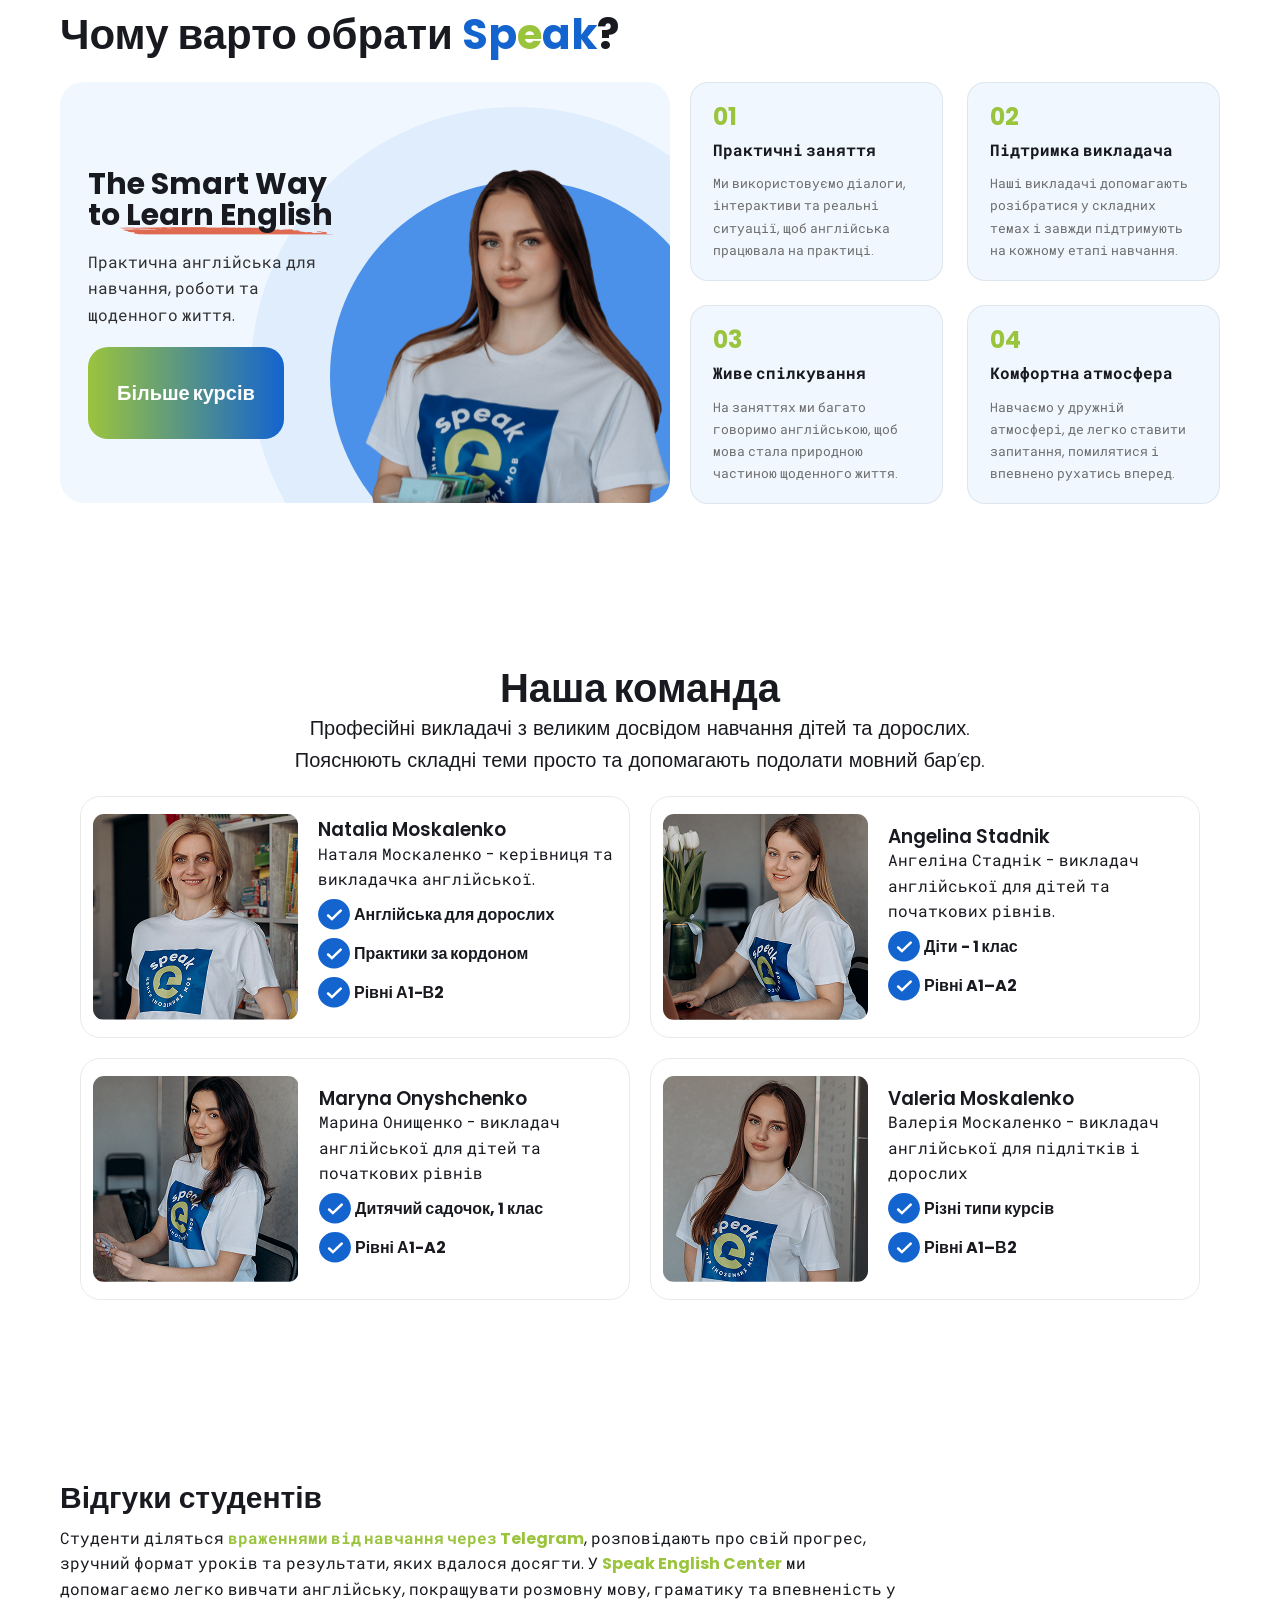
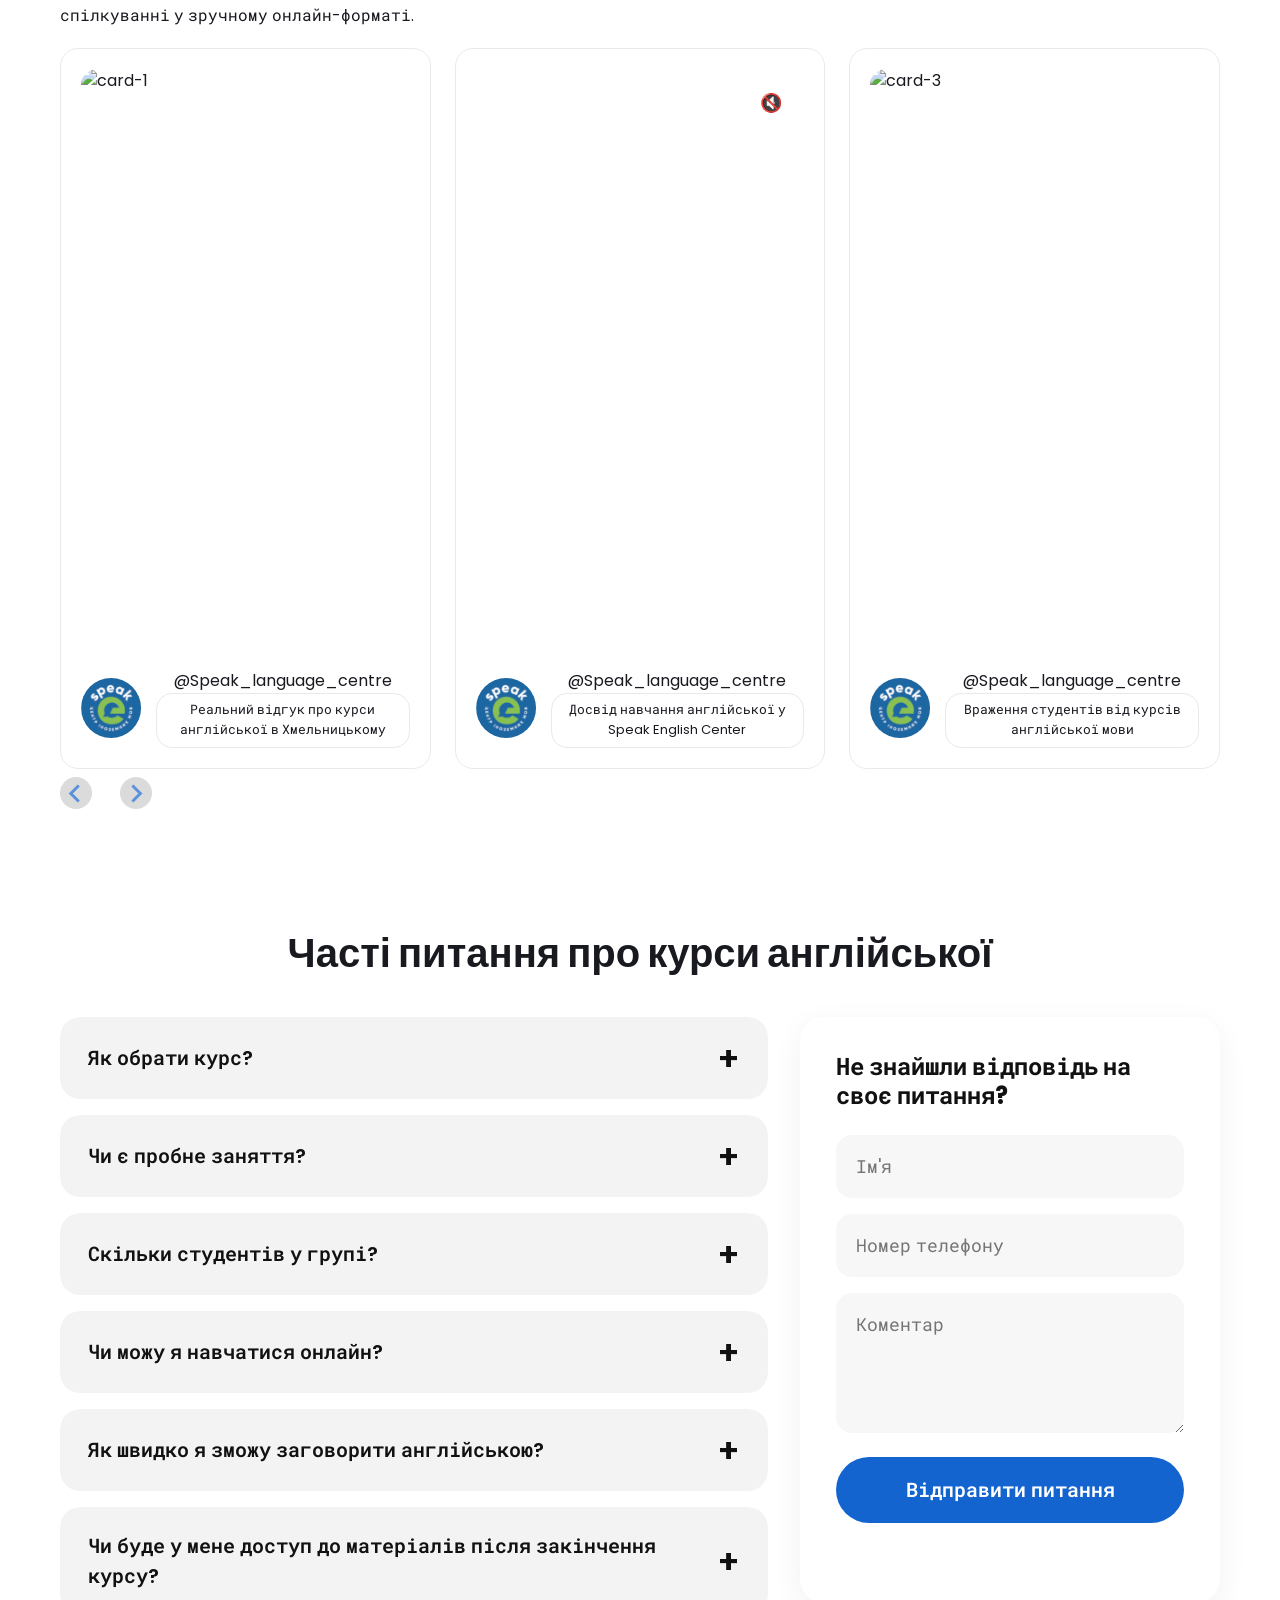
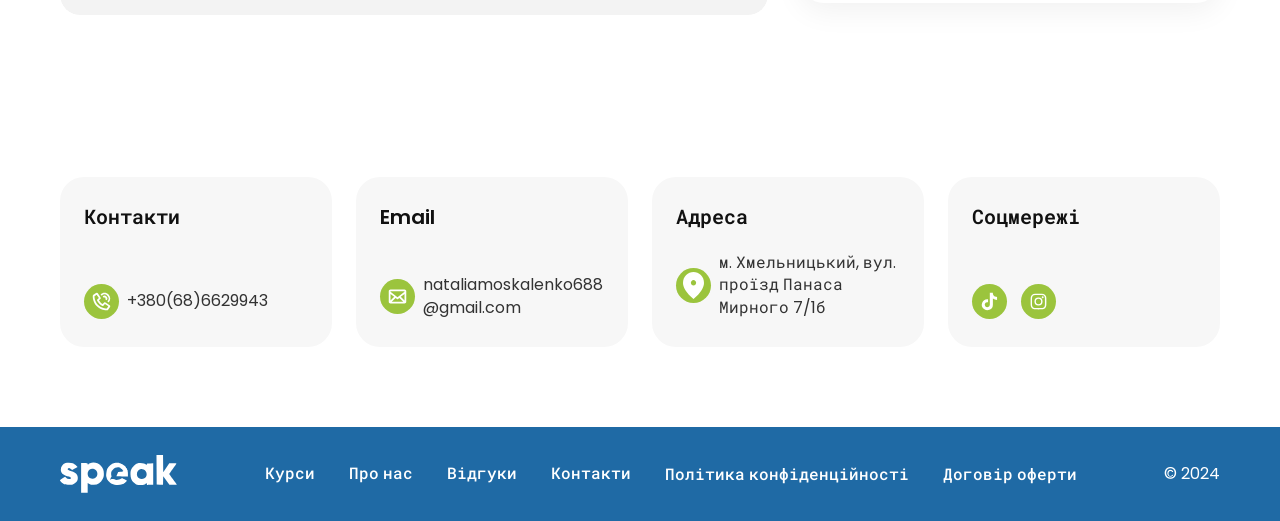
==== commit 63664efc: "commit version for seo" ====
--- a/index.html
+++ b/index.html
@@ -12,18 +12,33 @@
             content="Курси англійської мови в Хмельницькому для дітей та дорослих. Онлайн та офлайн навчання. Професійні викладачі, сучасні методики. Запишись на пробне заняття вже сьогодні!">
       <meta name="author" content="Speak English Center">
 
+      <!-- SEO -->
+      <link rel="canonical" href="https://speakingenglishcentre.com/" />
+      <meta name="robots" content="index, follow" />
+
+      <!-- Open Graph -->
+      <meta property="og:type" content="website" />
+      <meta property="og:title" content="Курси англійської мови в Хмельницькому | Speak English Center" />
+      <meta property="og:description"
+            content="Курси англійської мови в Хмельницькому для дітей та дорослих. Онлайн та офлайн навчання. Запишіться на пробне заняття." />
+      <meta property="og:url" content="https://speakingenglishcentre.com/" />
+      <meta property="og:image"
+            content="https://speakingenglishcentre.com/assets/img/landing/courses-target/card_1.jpg" />
+      <meta property="og:locale" content="uk_UA" />
+
 
       <!-- Icon -->
-      <link rel="icon" type="image/x-icon" href="/favicon.ico" />
-      <link rel="icon" type="image/png" sizes="32x32" href="./favicon-32x32.png" />
+      <link rel="icon" href="/favicon.ico" sizes="any">
+      <link rel="icon" type="image/png" sizes="32x32" href="/favicon-32x32.png">
+      <link rel="apple-touch-icon" href="/favicon-32x32.png">
 
       <!-- CSS -->
-      <link rel="stylesheet" href="./assets/lib/splide/splide.min.css">
-      <link rel="stylesheet" href="./assets/css/reset.css">
-      <link rel="stylesheet" href="./assets/css/components.css">
-      <link rel="stylesheet" href="./assets/css/base.css">
-      <link rel="stylesheet" href="./assets/css/animations.css">
-      <link rel="stylesheet" href="./assets/css/style.css">
+      <link rel="stylesheet" href="/assets/lib/splide/splide.min.css">
+      <link rel="stylesheet" href="/assets/css/reset.css">
+      <link rel="stylesheet" href="/assets/css/components.css">
+      <link rel="stylesheet" href="/assets/css/base.css">
+      <link rel="stylesheet" href="/assets/css/animations.css">
+      <link rel="stylesheet" href="/assets/css/style.css">
 
       <!-- Fonts -->
       <link rel="preconnect" href="https://fonts.googleapis.com">
@@ -40,13 +55,13 @@
                         <div class="header__right">
                               <div class="logo__header">
                                     <a href="#hero">
-                                          <img src="./assets/img/header/Logo__img__removed.svg" alt="Logo">
+                                          <img src="/assets/img/header/Logo__img__removed.svg" alt="Logo">
                                     </a>
                               </div>
 
                               <nav class="navigation">
                                     <ul>
-                                          <li><a href="./pages/courses/index.html">Курси</a></li>
+                                          <li><a href="/pages/courses/">Курси</a></li>
                                           <li><a href="#about_us">Про нас</a></li>
                                           <li><a href="#reviews">Відгуки</a></li>
                                           <li><a href="#contacts">Контакти</a></li>
@@ -78,8 +93,8 @@
                               </div>
 
                               <div class="wrapper__social">
-                                    <a href="https://www.tiktok.com/@speak_language_centre" target="_blank"
-                                          rel="noopener noreferrer" aria-label="TikTok">
+                                    <a href="https://www.tiktok.com/@natalia_moskalenko2?_r=1&_t=ZS-94sVoXyaF5W"
+                                          target="_blank" rel="noopener noreferrer" aria-label="TikTok">
                                           <svg class="icons" xmlns="http://www.w3.org/2000/svg" width="50" height="50"
                                                 fill="currentColor" viewBox="0 0 24 24">
                                                 <path
@@ -118,54 +133,64 @@
                   <div class="container container__wrapp__hero">
                         <div class=" wrapper__hero">
                               <div class="content__left__hero fade-left">
-                                    <img src="./assets/img/landing/hero/Logo_hero_speak.svg"
+                                    <img src="/assets/img/landing/hero/Logo_hero_speak.svg"
                                           alt="Логотип центру іноземних мов Speak">
-                                    <h1 class="text__hero">
+
+                                    <h1 class="visually-hidden">
+                                          Курси англійської мови в Хмельницькому — Speak English Center
+                                    </h1>
+                                    <h2 class="text__hero">
                                           ЦЕНТР ІНОЗЕМНИХ МОВ.
                                           <br />
                                           <span>РОЗКРИЙ МОЖЛИВОСТІ З НАМИ!</span>
-                                    </h1>
+                                    </h2>
+                                    <p class="hero__subtitle">
+                                          Курси англійської мови в <span>Хмельницькому</span> для дітей, підлітків і
+                                          дорослих —
+                                          онлайн та офлайн навчання, сучасні методики та швидкий результат у <span>Speak
+                                                English Centre</span>
+                                    </p>
                                     <button type="button" class="button__form button__hero"
                                           data-open-modal="course-modal">Записатись
                                           <span>на курс</span></button>
                               </div>
 
                               <div class="content__right__hero fade-right">
-                                    <img src="./assets/img/landing/hero/img_hero.webp"
+                                    <img src="/assets/img/landing/hero/img_hero.webp"
                                           alt="Викладачка центру іноземних мов Speak">
 
                                     <div class="hero__card card1" aria-hidden="true">
-                                          <img src="./assets/img/landing/hero/card-hero/education.svg" alt="education">
+                                          <img src="/assets/img/landing/hero/card-hero/education.svg" alt="education">
                                           <div class="title__card2">
                                                 <h3>30+</h3>
-                                                <p>Hours of learning</p>
+                                                <p>Годин навчання</p>
                                           </div>
                                     </div>
 
                                     <div class="hero__card card2" aria-hidden="true">
-                                          <img src="./assets/img/landing/hero/card-hero/users.svg" alt="users">
+                                          <img src="/assets/img/landing/hero/card-hero/users.svg" alt="users">
                                           <div class="title__card2">
                                                 <h3>250+</h3>
-                                                <p>Active Students</p>
+                                                <p>Активних<br>студентів</p>
                                           </div>
                                     </div>
                                     <div class="hero__card card3" aria-hidden="true">
-                                          <img src="./assets/img/landing/hero/card-hero/tick.svg" alt="tick">
+                                          <img src="/assets/img/landing/hero/card-hero/tick.svg" alt="tick">
                                           <div class="title__card3">
-                                                <p>Got</p>
+                                                <p>Результати</p>
                                                 <h3>A+</h3>
                                           </div>
 
                                     </div>
                                     <div class="hero__card card4" aria-hidden="true">
                                           <div class="icon__ticks_card">
-                                                <img src="./assets/img/landing/hero/card-hero/ticks.svg" alt="ticks">
-                                                <img src="./assets/img/landing/hero/card-hero/ticks.svg" alt="ticks">
+                                                <img src="/assets/img/landing/hero/card-hero/ticks.svg" alt="ticks">
+                                                <img src="/assets/img/landing/hero/card-hero/ticks.svg" alt="ticks">
                                           </div>
                                           <p>
-                                                Online training / Offline training
+                                                Онлайн та офлайн навчання
                                                 <br />
-                                                Online courses / Offline courses
+                                                Онлайн курси та заняття в класі
                                           </p>
                                     </div>
 
@@ -198,7 +223,7 @@
                         <div class="text__section__courses fade-up">
                               <h2>Вивчай англійську разом із <span class="brand">Sp<span
                                                 class="brand-accent">e</span>ak</span></h2>
-                              <a href="./pages/courses/index.html" class="section__link">Дізнатись більше</a>
+                              <a href="/pages/courses/index.html" class="section__link">Дізнатись більше</a>
                         </div>
                         <!-- Slider -->
                         <div class="splide courses__slider">
@@ -210,7 +235,7 @@
                                           <li class="splide__slide">
                                                 <div class="wrapper__course__card">
                                                       <div class="card__img">
-                                                            <img src="./assets/img/landing/course-slider/card/card_1.jpg"
+                                                            <img src="/assets/img/landing/course-slider/card/card_1.jpg"
                                                                   alt="Курс англійської для дітей">
                                                       </div>
                                                       <div class="content__card">
@@ -220,7 +245,7 @@
                                                             </p>
                                                             <div class="level__cours animation__more__info">
                                                                   <p>Очікуваний рівень: А2-В1</p>
-                                                                  <a href="./pages/courses/index.html">Дізнатись
+                                                                  <a href="/pages/courses/index.html">Дізнатись
                                                                         більше</a>
                                                             </div>
                                                       </div>
@@ -231,7 +256,7 @@
                                           <li class="splide__slide">
                                                 <div class="wrapper__course__card animation__more__info">
                                                       <div class="card__img">
-                                                            <img src="./assets/img/landing/course-slider/card/card_2.webp"
+                                                            <img src="/assets/img/landing/course-slider/card/card_2.webp"
                                                                   alt="Курс англійської для дорослих">
                                                       </div>
                                                       <div class="content__card">
@@ -241,7 +266,7 @@
                                                             </p>
                                                             <div class="level__cours animation__more__info">
                                                                   <p>Очікуваний рівень: В1-В2</p>
-                                                                  <a href="./pages/courses/index.html">Дізнатись
+                                                                  <a href="/pages/courses/index.html">Дізнатись
                                                                         більше</a>
                                                             </div>
                                                       </div>
@@ -252,7 +277,7 @@
                                           <li class="splide__slide">
                                                 <div class="wrapper__course__card">
                                                       <div class="card__img">
-                                                            <img src="./assets/img/landing/course-slider/card/card_3.webp"
+                                                            <img src="/assets/img/landing/course-slider/card/card_3.webp"
                                                                   alt="Курс бізнес-англійської">
 
                                                       </div>
@@ -263,7 +288,7 @@
                                                             </p>
                                                             <div class="level__cours animation__more__info">
                                                                   <p>Очікуваний рівень: В1-В2</p>
-                                                                  <a href="./pages/courses/index.html">Дізнатись
+                                                                  <a href="/pages/courses/index.html">Дізнатись
                                                                         більше</a>
                                                             </div>
                                                       </div>
@@ -274,7 +299,7 @@
                                           <li class="splide__slide">
                                                 <div class="wrapper__course__card">
                                                       <div class="card__img">
-                                                            <img src="./assets/img/landing/course-slider/card/card_4.webp"
+                                                            <img src="/assets/img/landing/course-slider/card/card_4.webp"
                                                                   alt="Курс Онлайн-уроки">
 
                                                       </div>
@@ -285,7 +310,7 @@
                                                             </p>
                                                             <div class="level__cours animation__more__info">
                                                                   <p>Очікуваний рівень: В1-В2</p>
-                                                                  <a href="./pages/courses/index.html">Дізнатись
+                                                                  <a href="/pages/courses/index.html">Дізнатись
                                                                         більше</a>
                                                             </div>
                                                       </div>
@@ -296,7 +321,7 @@
                                           <li class="splide__slide">
                                                 <div class="wrapper__course__card">
                                                       <div class="card__img">
-                                                            <img src="./assets/img/landing/course-slider/card/card_5.webp"
+                                                            <img src="/assets/img/landing/course-slider/card/card_5.webp"
                                                                   alt="Курс підготовка до іспитів">
 
                                                       </div>
@@ -307,7 +332,7 @@
                                                             </p>
                                                             <div class="level__cours animation__more__info">
                                                                   <p>Очікуваний рівень: В2</p>
-                                                                  <a href="./pages/courses/index.html">Дізнатись
+                                                                  <a href="/pages/courses/index.html">Дізнатись
                                                                         більше</a>
                                                             </div>
                                                       </div>
@@ -317,7 +342,7 @@
                                           <li class="splide__slide">
                                                 <div class="wrapper__course__card">
                                                       <div class="card__img">
-                                                            <img src="./assets/img/landing/course-slider/card/card_6.jpg"
+                                                            <img src="/assets/img/landing/course-slider/card/card_6.jpg"
                                                                   alt="Курси парні заняття">
 
                                                       </div>
@@ -328,7 +353,7 @@
                                                             </p>
                                                             <div class="level__cours animation__more__info">
                                                                   <p>Очікуваний рівень: В1-В2</p>
-                                                                  <a href="./pages/courses/index.html">Дізнатись
+                                                                  <a href="/pages/courses/index.html">Дізнатись
                                                                         більше</a>
                                                             </div>
                                                       </div>
@@ -339,7 +364,7 @@
                                           <li class="splide__slide">
                                                 <div class="wrapper__more__card">
                                                       <div class="animation__more__info last__card">
-                                                            <a href="./pages/courses/index.html">Дізнатись більше</a>
+                                                            <a href="/pages/courses/index.html">Дізнатись більше</a>
                                                       </div>
                                                 </div>
                                           </li>
@@ -355,7 +380,7 @@
                   <div class="container wrapper__portfolio">
                         <div class="left__portfolio fade-left">
                               <div class="left__portfolio__img ">
-                                    <img src="./assets/img/landing/portfolio/main_img.jpg"
+                                    <img src="/assets/img/landing/portfolio/main_img.jpg"
                                           alt="Наталія Москаленко — засновниця центру Speak">
                                     <h2>Natalia Moskalenko</h2>
                               </div>
@@ -391,9 +416,9 @@
                                     </div>
                               </div>
                               <div class="portfolio__imgs">
-                                    <img class="portfolio__img__1" src="./assets/img/landing/portfolio/second_img_1.jpg"
+                                    <img class="portfolio__img__1" src="/assets/img/landing/portfolio/second_img_1.jpg"
                                           alt="Наталія Москаленко під час занять">
-                                    <img class="portfolio__img__2" src="./assets/img/landing/portfolio/second_img_2.jpg"
+                                    <img class="portfolio__img__2" src="/assets/img/landing/portfolio/second_img_2.jpg"
                                           alt="Фотографія засновниці центру Speak">
                               </div>
                         </div>
@@ -405,7 +430,10 @@
                   <div class="container">
                         <div class="text__section__target">
                               <h2>Для кого підходять ці курси?</h2>
-                              <p>Наші курси підходять для всіх вікових груп та рівнів підготовки!</p>
+                              <p>
+                                    Курси англійської в Хмельницькому для дітей і дорослих — навчайтесь та говоріть
+                                    впевнено.
+                              </p>
                         </div>
 
                         <!-- Cards -->
@@ -424,7 +452,7 @@
                                     </div>
 
                                     <h3>Діти</h3>
-                                    <img src="./assets/img/landing/courses-target/card_1.jpg"
+                                    <img src="/assets/img/landing/courses-target/card_1.jpg"
                                           alt="Курси англійської для дітей">
                                     <p>Веселе та інтерактивне навчання для найменших. Англійська через ігри, діалоги,
                                           творчі завдання та цікаві активності.</p>
@@ -439,7 +467,7 @@
                                           </svg>
                                     </div>
                                     <h3>Початківці</h3>
-                                    <img src="./assets/img/landing/courses-target/card_2.jpg"
+                                    <img src="/assets/img/landing/courses-target/card_2.jpg"
                                           alt="Курси англійської для початківців">
                                     <p>Ідеально для тих, хто тільки починає свій шлях у вивченні англійської. Ми
                                           пояснюємо простими словами і поступово формуємо впевненість у спілкуванні.
@@ -458,7 +486,7 @@
                                           </svg>
                                     </div>
                                     <h3>Подорожуючі</h3>
-                                    <img src="./assets/img/landing/courses-target/card_3.jpg"
+                                    <img src="/assets/img/landing/courses-target/card_3.jpg"
                                           alt="Англійська для подорожей">
                                     <p>Вивчайте практичну англійську для подорожей: аеропорт, готель, транспорт,
                                           замовлення їжі та повсякденне спілкування за кордоном.</p>
@@ -487,7 +515,7 @@
                                     </div>
 
                                     <div class="image__benefits">
-                                          <img src="./assets/img/landing/benefits/main_img.svg"
+                                          <img src="/assets/img/landing/benefits/main_img.svg"
                                                 alt="Ілюстрація навчання англійської у школі Speak">
                                     </div>
                               </div>
@@ -542,7 +570,7 @@
 
                                           <div class="splide__slide">
                                                 <div class="team__card">
-                                                      <img src="./assets/img/landing/team/card_1.jpg"
+                                                      <img src="/assets/img/landing/team/card_1.jpg"
                                                             alt="Наталія Москаленко — керівниця та викладачка англійської">
                                                       <div class="team__text">
                                                             <h3>Natalia Moskalenko</h3>
@@ -559,7 +587,7 @@
 
                                           <div class="splide__slide">
                                                 <div class="team__card">
-                                                      <img src="./assets/img/landing/team/card_2.jpg"
+                                                      <img src="/assets/img/landing/team/card_2.jpg"
                                                             alt="Ангеліна Surname — викладачка англійської для дітей">
                                                       <div class="team__text">
                                                             <h3>Angelina Stadnik</h3>
@@ -575,7 +603,7 @@
 
                                           <div class="splide__slide">
                                                 <div class="team__card">
-                                                      <img src="./assets/img/landing/team/card_3.jpg"
+                                                      <img src="/assets/img/landing/team/card_3.jpg"
                                                             alt="Марина Онищенко — викладачка англійської">
                                                       <div class="team__text">
                                                             <h3>Maryna Onyshchenko</h3>
@@ -591,7 +619,7 @@
 
                                           <div class="splide__slide">
                                                 <div class="team__card">
-                                                      <img src="./assets/img/landing/team/card_4.jpg"
+                                                      <img src="/assets/img/landing/team/card_4.jpg"
                                                             alt="Валерія Москаленко — викладачка англійської">
                                                       <div class="team__text">
                                                             <h3>Valeria Moskalenko</h3>
@@ -616,6 +644,14 @@
                   <div class="container">
                         <div class="text__section__reviews">
                               <h2>Відгуки студентів</h2>
+                              <p class="subtitle__reviews">
+                                    Студенти діляться <span>враженнями від навчання через Telegram</span>, розповідають
+                                    про
+                                    свій прогрес, зручний формат уроків та результати, яких вдалося досягти.
+                                    У <span>Speak English Center</span> ми допомагаємо легко вивчати англійську,
+                                    покращувати розмовну мову, граматику та впевненість у спілкуванні у зручному
+                                    онлайн-форматі.
+                              </p>
                         </div>
                         <div class="splide reviews__slider">
                               <div class="splide__track">
@@ -624,14 +660,16 @@
                                           <li class="splide__slide">
                                                 <div class="review-card">
                                                       <div class="content__review">
-                                                            <img src="./assets/img/landing/reviews/card_1.PNG"
+                                                            <img src="/assets/img/landing/reviews/card_1.png"
                                                                   alt="card-1">
                                                       </div>
                                                       <div class="review-author">
-                                                            <img src="./assets/img/landing/reviews/users/card_1.svg"
+                                                            <img src="/assets/img/landing/reviews/users/card_1.svg"
                                                                   alt="user">
                                                             <div class="user__nikname">
                                                                   <span>@Speak_language_centre</span>
+                                                                  <p>Реальний відгук про курси англійської в
+                                                                        Хмельницькому</p>
                                                             </div>
                                                       </div>
                                                 </div>
@@ -643,7 +681,7 @@
                                                       <div class="review-video">
                                                             <video class="review-video__media" autoplay muted loop
                                                                   playsinline>
-                                                                  <source src="./assets/img/landing/reviews/card_2.MP4"
+                                                                  <source src="/assets/img/landing/reviews/card_2.mp4"
                                                                         type="video/mp4" />
                                                             </video>
 
@@ -654,10 +692,12 @@
                                                       </div>
 
                                                       <div class="review-author">
-                                                            <img src="./assets/img/landing/reviews/users/card_1.svg"
+                                                            <img src="/assets/img/landing/reviews/users/card_1.svg"
                                                                   alt="user">
                                                             <div class="user__nikname">
                                                                   <span>@Speak_language_centre</span>
+                                                                  <p>Досвід навчання англійської у Speak English Center
+                                                                  </p>
                                                             </div>
                                                       </div>
                                                 </div>
@@ -667,14 +707,15 @@
                                           <li class="splide__slide">
                                                 <div class="review-card">
                                                       <div class="content__review">
-                                                            <img src="./assets/img/landing/reviews/card_3.PNG"
+                                                            <img src="/assets/img/landing/reviews/card_3.png"
                                                                   alt="card-3">
                                                       </div>
                                                       <div class="review-author">
-                                                            <img src="./assets/img/landing/reviews/users/card_1.svg"
+                                                            <img src="/assets/img/landing/reviews/users/card_1.svg"
                                                                   alt="user">
                                                             <div class="user__nikname">
                                                                   <span>@Speak_language_centre</span>
+                                                                  <p>Враження студентів від курсів англійської мови</p>
                                                             </div>
                                                       </div>
                                                 </div>
@@ -686,7 +727,7 @@
                                                       <div class="review-video">
                                                             <video class="review-video__media" autoplay muted loop
                                                                   playsinline>
-                                                                  <source src="./assets/img/landing/reviews/card_4.MP4"
+                                                                  <source src="/assets/img/landing/reviews/card_4.mp4"
                                                                         type="video/mp4" />
                                                             </video>
 
@@ -697,10 +738,12 @@
                                                       </div>
 
                                                       <div class="review-author">
-                                                            <img src="./assets/img/landing/reviews/users/card_1.svg"
+                                                            <img src="/assets/img/landing/reviews/users/card_1.svg"
                                                                   alt="user">
                                                             <div class="user__nikname">
                                                                   <span>@Speak_language_centre</span>
+                                                                  <p>Як проходить навчання англійської у наших студентів
+                                                                  </p>
                                                             </div>
                                                       </div>
                                                 </div>
@@ -710,14 +753,15 @@
                                           <li class="splide__slide">
                                                 <div class="review-card">
                                                       <div class="content__review">
-                                                            <img src="./assets/img/landing/reviews/card_5.PNG"
+                                                            <img src="/assets/img/landing/reviews/card_5.png"
                                                                   alt="card-5">
                                                       </div>
                                                       <div class="review-author">
-                                                            <img src="./assets/img/landing/reviews/users/card_1.svg"
+                                                            <img src="/assets/img/landing/reviews/users/card_1.svg"
                                                                   alt="user">
                                                             <div class="user__nikname">
                                                                   <span>@Speak_language_centre</span>
+                                                                  <p>Результати після занять з англійської мови</p>
                                                             </div>
                                                       </div>
                                                 </div>
@@ -729,7 +773,7 @@
                                                       <div class="review-video">
                                                             <video class="review-video__media" autoplay muted loop
                                                                   playsinline>
-                                                                  <source src="./assets/img/landing/reviews/card_6.MP4"
+                                                                  <source src="/assets/img/landing/reviews/card_6.mp4"
                                                                         type="video/mp4" />
                                                             </video>
 
@@ -740,10 +784,11 @@
                                                       </div>
 
                                                       <div class="review-author">
-                                                            <img src="./assets/img/landing/reviews/users/card_1.svg"
+                                                            <img src="/assets/img/landing/reviews/users/card_1.svg"
                                                                   alt="user">
                                                             <div class="user__nikname">
                                                                   <span>@Speak_language_centre</span>
+                                                                  <p>Відгук про онлайн та офлайн курси англійської</p>
                                                             </div>
                                                       </div>
                                                 </div>
@@ -753,15 +798,16 @@
                                           <li class="splide__slide">
                                                 <div class="review-card">
                                                       <div class="content__review">
-                                                            <img src="./assets/img/landing/reviews/card_7.JPG"
+                                                            <img src="/assets/img/landing/reviews/card_7.jpg"
                                                                   alt="card-7">
                                                       </div>
 
                                                       <div class="review-author">
-                                                            <img src="./assets/img/landing/reviews/users/card_1.svg"
+                                                            <img src="/assets/img/landing/reviews/users/card_1.svg"
                                                                   alt="user">
                                                             <div class="user__nikname">
                                                                   <span>@Speak_language_centre</span>
+                                                                  <p>Прогрес студентів у вивченні англійської</p>
                                                             </div>
                                                       </div>
                                                 </div>
@@ -773,7 +819,7 @@
                                                       <div class="review-video">
                                                             <video class="review-video__media" autoplay muted loop
                                                                   playsinline>
-                                                                  <source src="./assets/img/landing/reviews/card_8.MP4"
+                                                                  <source src="/assets/img/landing/reviews/card_8.mp4"
                                                                         type="video/mp4" />
                                                             </video>
 
@@ -784,10 +830,11 @@
                                                       </div>
 
                                                       <div class="review-author">
-                                                            <img src="./assets/img/landing/reviews/users/card_1.svg"
+                                                            <img src="/assets/img/landing/reviews/users/card_1.svg"
                                                                   alt="user">
                                                             <div class="user__nikname">
                                                                   <span>@Speak_language_centre</span>
+                                                                  <p>Що говорять про курси англійської в Speak</p>
                                                             </div>
                                                       </div>
                                                 </div>
@@ -797,15 +844,16 @@
                                           <li class="splide__slide">
                                                 <div class="review-card">
                                                       <div class="content__review">
-                                                            <img src="./assets/img/landing/reviews/card_9.JPG"
+                                                            <img src="/assets/img/landing/reviews/card_9.jpg"
                                                                   alt="card-9">
                                                       </div>
 
                                                       <div class="review-author">
-                                                            <img src="./assets/img/landing/reviews/users/card_1.svg"
+                                                            <img src="/assets/img/landing/reviews/users/card_1.svg"
                                                                   alt="user">
                                                             <div class="user__nikname">
                                                                   <span>@Speak_language_centre</span>
+                                                                  <p>Реальні історії навчання наших студентів</p>
                                                             </div>
                                                       </div>
                                                 </div>
@@ -820,7 +868,7 @@
             <section class="faq">
                   <div class="container">
                         <div class="text__section__faq">
-                              <h2>Часті питання</h2>
+                              <h2>Часті питання про курси англійської</h2>
                         </div>
                         <div class="wrapper__question">
                               <div class="question__content">
@@ -951,7 +999,7 @@
                                           <h3>Контакти</h3>
                                           <div class="contact__card__info">
                                                 <div class="contact__icon">
-                                                      <img src="./assets/img/header/phone-ring.svg" alt="phone icon">
+                                                      <img src="/assets/img/header/phone-ring.svg" alt="phone icon">
                                                 </div>
                                                 <span>+380(68)6629943</span>
                                           </div>
@@ -962,7 +1010,7 @@
                                           <h3>Email</h3>
                                           <div class="contact__card__info">
                                                 <div class="contact__icon">
-                                                      <img src="./assets/img/header/envelope-alt.svg" alt="email icon">
+                                                      <img src="/assets/img/header/envelope-alt.svg" alt="email icon">
                                                 </div>
                                                 <span>nataliamoskalenko688@gmail.com</span>
                                           </div>
@@ -973,7 +1021,7 @@
                                           <h3>Адреса</h3>
                                           <div class="contact__card__info">
                                                 <div class="contact__icon">
-                                                      <img src="./assets/img/landing/courses-target/decor_for_card3.svg"
+                                                      <img src="/assets/img/landing/courses-target/decor_for_card3.svg"
                                                             alt="location icon">
                                                 </div>
                                                 <span>м. Хмельницький, вул. проїзд Панаса Мирного 7/1б</span>
@@ -987,12 +1035,12 @@
                                                 <a href="https://www.tiktok.com/@speak_language_centre" target="_blank"
                                                       rel="noopener noreferrer" aria-label="TikTok"
                                                       class="contact__icon">
-                                                      <img src="./assets/img/header/tiktok.svg" alt="TikTok">
+                                                      <img src="/assets/img/header/tiktok.svg" alt="TikTok">
                                                 </a>
                                                 <a href="https://www.instagram.com/speak_language_centre/"
                                                       target="_blank" rel="noopener noreferrer" aria-label="Instagram"
                                                       class="contact__icon">
-                                                      <img src="./assets/img/header/instagram.svg" alt="Instagram">
+                                                      <img src="/assets/img/header/instagram.svg" alt="Instagram">
                                                 </a>
                                           </div>
                                     </div>
@@ -1008,14 +1056,14 @@
             <div class="container footer__content">
 
                   <div class="footer__logo">
-                        <img src="./assets/img/header/Logo__white.svg" alt="Speak">
+                        <img src="/assets/img/header/Logo__white.svg" alt="Speak">
                   </div>
 
                   <nav class="footer__nav">
-                        <a href="./pages/courses/index.html">Курси</a>
+                        <a href="/pages/courses/">Курси</a>
                         <a href="#about_us">Про нас</a>
                         <a href="#reviews">Відгуки</a>
-                        <a href="#contacs">Контакти</a>
+                        <a href="#contacts">Контакти</a>
                         <h3>Політика конфіденційності</h3>
                         <h3>Договір оферти</h3>
                   </nav>
@@ -1064,7 +1112,7 @@
                   <div class="mobile__menu__top">
                         <div class="mobile__menu__logo">
                               <a href="#hero">
-                                    <img src="./assets/img/header/Logo__img__removed.svg" alt="Logo">
+                                    <img src="/assets/img/header/Logo__img__removed.svg" alt="Logo">
                               </a>
                         </div>
 
@@ -1075,7 +1123,7 @@
                   </div>
 
                   <nav class="mobile__menu__nav">
-                        <a href="./pages/courses/index.html" class="mobile__menu__link">Курси</a>
+                        <a href="/pages/courses/" class="mobile__menu__link">Курси</a>
                         <a href="#about_us" class="mobile__menu__link">Про нас</a>
                         <a href="#reviews" class="mobile__menu__link">Відгуки</a>
                         <a href="#contacts" class="mobile__menu__link">Контакти</a>
@@ -1143,14 +1191,14 @@
             </div>
       </div>
 
-      <script src="./assets/lib/splide/splide.min.js"></script>
-      <script src="./assets/js/modal.js"></script>
-      <script src="./assets/js/faq__form.js"></script>
-      <script src="./assets/js/accordion.js"></script>
-      <script src="./assets/js/header__scroll.js"></script>
-      <script src="./assets/js/burger__menu.js"></script>
-      <script src="./assets/js/animations.js"></script>
-      <script src="./assets/js/sliders.js"></script>
+      <script src="/assets/lib/splide/splide.min.js"></script>
+      <script src="/assets/js/modal.js"></script>
+      <script src="/assets/js/faq__form.js"></script>
+      <script src="/assets/js/accordion.js"></script>
+      <script src="/assets/js/header__scroll.js"></script>
+      <script src="/assets/js/burger__menu.js"></script>
+      <script src="/assets/js/animations.js"></script>
+      <script src="/assets/js/sliders.js"></script>
 </body>
 
 </html>
--- a/assets/css/components.css
+++ b/assets/css/components.css
@@ -499,15 +499,37 @@
       margin-top: 25px;
 }
 
-.content__left__hero h1 {
+.visually-hidden {
+      position: absolute;
+      width: 1px;
+      height: 1px;
+      padding: 0;
+      margin: -1px;
+      overflow: hidden;
+      clip: rect(0, 0, 0, 0);
+      white-space: nowrap;
+      border: 0;
+}
+
+.content__left__hero h2 {
       margin-top: 20px;
+}
+
+.hero__subtitle {
+      max-width: 432px;
+      margin: 20px 0 40px 0;
+      line-height: 1.5;
+}
+
+.hero__subtitle span {
+      font-weight: 700;
+      color: var(--secondary-color);
 }
 
 .text__hero {
       border-left: 4px solid #9BC43D;
       padding-left: 5px;
       font-size: 30px;
-      margin: 5px 0 70px 0;
 }
 
 .button__hero {
@@ -679,6 +701,11 @@
 }
 
 @media (max-width: 768px) {
+
+      .hero__subtitle {
+            display: none;
+      }
+
       .team__slider .splide__list {
             display: flex;
             gap: 0;
@@ -944,7 +971,17 @@
 .text__section__reviews h2 {
       font-family: "Poppins", sans-serif;
       font-size: 30px;
-
+}
+
+.subtitle__reviews {
+      margin-top: 10px;
+      max-width: 840px;
+      width: 100%;
+}
+
+.subtitle__reviews span {
+      color: var(--secondary-color);
+      font-weight: 700;
 }
 
 .review-card {
@@ -1043,6 +1080,15 @@
       display: flex;
       align-items: flex-start;
       flex-direction: column;
+      align-items: center;
+}
+
+.user__nikname p {
+      padding: 6px 10px;
+      text-align: center;
+      border-radius: 16px;
+      border: 1px solid var(--lines-color);
+      font-size: 13px;
 }
 
 .reviews__slider {
@@ -1069,6 +1115,12 @@
 
 .splide__arrow svg {
       fill: var(--primary-color);
+}
+
+@media (max-width: 768px) {
+      .subtitle__reviews {
+            display: none;
+      }
 }
 
 /* End */
--- a/assets/css/style.css
+++ b/assets/css/style.css
@@ -86,9 +86,11 @@
 }
 
 .card2 {
+      max-width: 160px;
+      width: 100%;
       padding: 11px 10px;
       bottom: 160px;
-      left: -55px;
+      left: -40px;
       gap: 10px;
       z-index: 1;
 }
